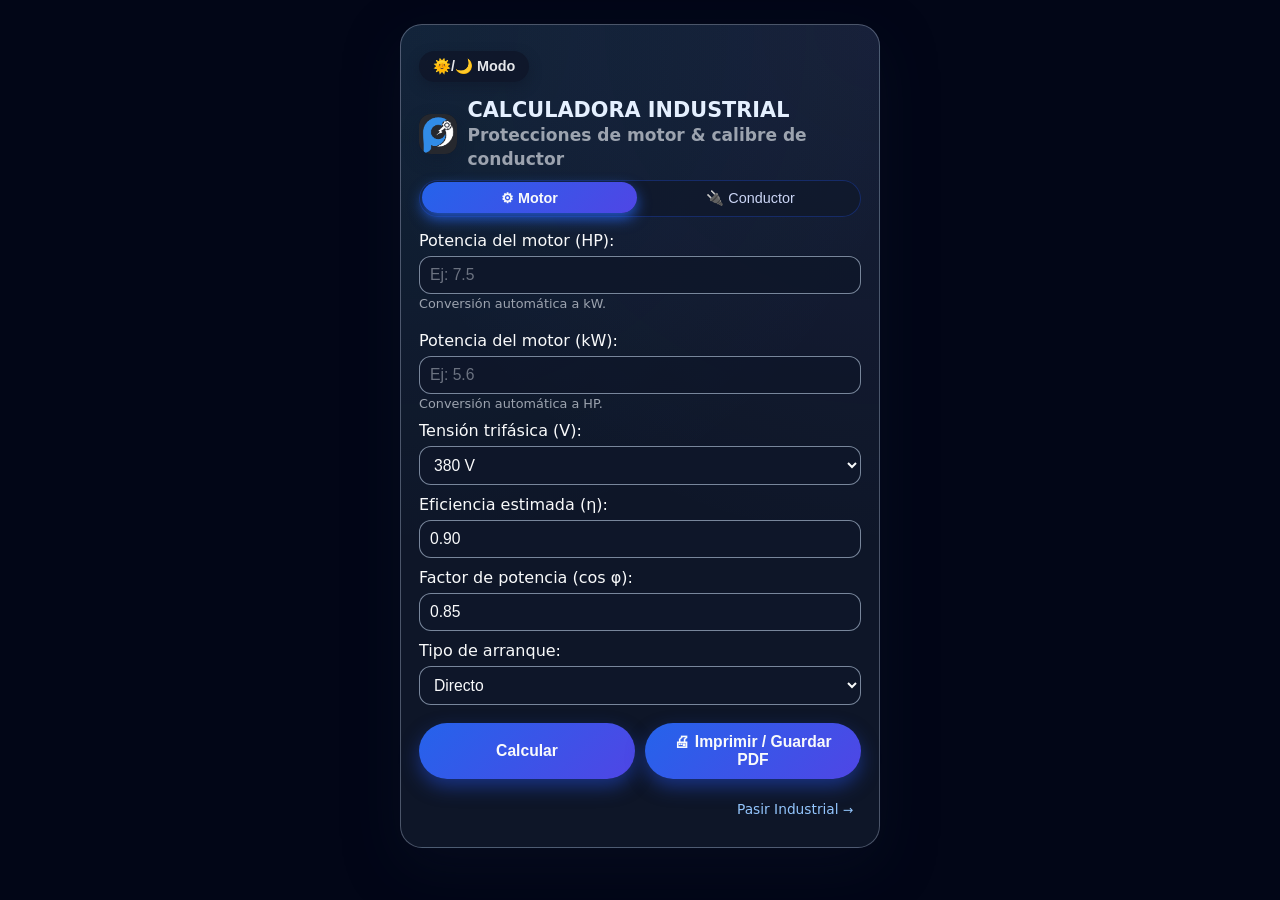
==== index.html @ a08e47f2 "Add files via upload" ====
<!DOCTYPE html>
<html lang="es">
<head>
  <meta charset="UTF-8">
  <title>Calculadora Industrial – Motor y Conductores</title>
  <meta name="viewport" content="width=device-width, initial-scale=1.0">
  <link rel="manifest" href="manifest.json">
  <script>
    // Registro del Service Worker
    if ('serviceWorker' in navigator) {
      navigator.serviceWorker.register('service-worker.js')
        .then(() => console.log('Service Worker registrado ✅'))
        .catch(error => console.log('Service Worker error:', error));
    }

    // Manejo de instalación PWA
    let deferredPrompt = null;

    window.addEventListener('beforeinstallprompt', (e) => {
      // Evita que el navegador muestre su banner automático
      e.preventDefault();
      deferredPrompt = e;

      // Mostrar botón solo si estamos en móvil
      const isMobile = /Android|iPhone|iPad|iPod/i.test(navigator.userAgent);
      const installBtn = document.getElementById('installBtn');
      if (isMobile && installBtn) {
        installBtn.style.display = 'inline-block';
      }
    });

    async function instalarApp() {
      if (!deferredPrompt) {
        alert("Si tu navegador lo permite, también puedes instalar desde el menú 'Añadir a pantalla de inicio'.");
        return;
      }

      deferredPrompt.prompt();
      const { outcome } = await deferredPrompt.userChoice;
      console.log('Resultado de instalación:', outcome);

      // Limpiamos y ocultamos el botón
      deferredPrompt = null;
      const installBtn = document.getElementById('installBtn');
      if (installBtn) installBtn.style.display = 'none';
    }
  </script>
  <style>
    * {
      box-sizing: border-box;
    }

    body {
      font-family: system-ui, -apple-system, BlinkMacSystemFont, "Segoe UI", sans-serif;
      margin: 0;
      padding: 0;
      transition: background-color 0.3s, color 0.3s;
    }

    /* 🌞 Modo Claro base */
    body.light {
      background: radial-gradient(circle at top, #e0f2fe 0, #f9fafb 45%, #e5e7eb 100%);
      color: #0f172a;
    }
    body.light table {
      background-color: #ffffff;
    }

    /* 🌙 Modo Oscuro base */
    body.dark {
      background-color: #020617;
      color: #f9fafb;
    }
    body.dark table {
      background-color: #111827;
    }

    /* CONTENEDOR TARJETA – estilo iOS */
    .contenedor {
      max-width: 480px;
      margin: 24px auto 32px auto;
      padding: 22px 18px 26px 18px;
      border-radius: 22px;
      border: 1px solid rgba(148, 163, 184, 0.45);
      box-shadow:
        0 18px 55px rgba(15, 23, 42, 0.35),
        0 0 0 1px rgba(15, 23, 42, 0.06);
      background: radial-gradient(circle at top left, rgba(56, 189, 248, 0.08), transparent 55%),
                  radial-gradient(circle at top right, rgba(129, 140, 248, 0.08), transparent 55%),
                  rgba(15, 23, 42, 0.96);
    }

    body.light .contenedor {
      background: #ffffff;
      box-shadow:
        0 22px 55px rgba(15, 23, 42, 0.16),
        0 0 0 1px rgba(148, 163, 184, 0.3);
      border-color: #e5e7eb;
    }

    /* HEADER */
    h2 {
      font-size: 1.3em;
      display: flex;
      align-items: center;
      gap: 10px;
      color: #e5f0ff;
      margin-top: 4px;
      margin-bottom: 10px;
    }
    body.light h2 {
      color: #1d4ed8;
    }

    h2 img {
      width: 40px;
      height: 40px;
      border-radius: 12px;
      box-shadow: 0 6px 16px rgba(15, 23, 42, 0.35);
      background: #0b1120;
      object-fit: contain;
    }

    .subtitulo {
      margin-top: 3px;
      font-size: 0.82em;
      color: #9ca3af;
    }
    body.light .subtitulo {
      color: #6b7280;
    }

    label, input, select {
      display: block;
      margin-top: 10px;
      width: 100%;
    }

    input, select, button {
      font-size: 0.98em;
    }

    .info-unidad {
      font-size: 0.8em;
      color: #9ca3af;
      margin-top: 2px;
    }
    body.light .info-unidad {
      color: #6b7280;
    }

    /* Inputs estilo iOS */
    input, select {
      margin-top: 6px;
      padding: 9px 10px;
      border-radius: 12px;
      border: 1px solid rgba(148, 163, 184, 0.8);
      background: rgba(15, 23, 42, 0.85);
      color: inherit;
      box-shadow: 0 0 0 1px rgba(15, 23, 42, 0.45);
    }

    body.light input,
    body.light select {
      background: #f9fafb;
      border-color: #cbd5f5;
      box-shadow: 0 0 0 1px rgba(148, 163, 184, 0.4);
    }

    input::placeholder {
      color: #6b7280;
    }

    input:focus,
    select:focus {
      outline: none;
      border-color: #22c55e;
      box-shadow: 0 0 0 2px rgba(34, 197, 94, 0.45);
    }

    /* Botones generales */
    .botones {
      margin-top: 18px;
      display: flex;
      flex-wrap: wrap;
      gap: 10px;
    }

    .botones button {
      flex: 1;
      min-width: 145px;
      border-radius: 999px;
      padding: 10px 14px;
      border: none;
      cursor: pointer;
      font-weight: 600;
      background: linear-gradient(135deg, #2563eb, #4f46e5);
      color: #f9fafb;
      box-shadow: 0 8px 18px rgba(30, 64, 175, 0.65);
      transition: transform 140ms ease-out, box-shadow 140ms ease-out, background 140ms ease-out;
    }

    .botones button:hover {
      transform: translateY(-1px);
      box-shadow: 0 12px 26px rgba(30, 64, 175, 0.8);
      background: linear-gradient(135deg, #1d4ed8, #4338ca);
    }

    .botones button:active {
      transform: translateY(0);
      box-shadow: 0 5px 12px rgba(30, 64, 175, 0.7);
    }

    /* Botones modo e instalar */
    .modo-btn {
      margin: 4px 0 12px 0;
      padding: 7px 14px;
      border-radius: 999px;
      border: none;
      cursor: pointer;
      font-weight: 600;
      font-size: 0.9em;
      background: rgba(15, 23, 42, 0.9);
      color: #e5e7eb;
      box-shadow: 0 5px 12px rgba(15, 23, 42, 0.55);
      display: inline-flex;
      align-items: center;
      gap: 6px;
      transition: transform 130ms ease-out, box-shadow 130ms ease-out, background 130ms ease-out;
    }

    .modo-btn:hover {
      transform: translateY(-1px);
      box-shadow: 0 8px 18px rgba(15, 23, 42, 0.75);
      background: #0f172a;
    }

    .modo-btn:active {
      transform: translateY(0);
      box-shadow: 0 4px 10px rgba(15, 23, 42, 0.7);
    }

    body.light .modo-btn {
      background: #f3f4f6;
      color: #111827;
      box-shadow: 0 4px 10px rgba(148, 163, 184, 0.5);
    }

    /* Botón instalar específico */
    #installBtn {
      margin-left: 8px;
      background: linear-gradient(135deg, #0ea5e9, #2563eb);
      color: #f9fafb;
      box-shadow: 0 7px 16px rgba(37, 99, 235, 0.7);
      display: none; /* visible sólo si el evento beforeinstallprompt lo habilita */
    }

    /* Botones de info dentro del resultado */
    .info-btn {
      margin-right: 8px;
      font-size: 0.85em;
      border: 1px solid rgba(148, 163, 184, 0.9);
      background-color: #020617;
      color: #e5e7eb;
      box-shadow: 0 4px 10px rgba(15, 23, 42, 0.7);
    }

    body.light .info-btn {
      background-color: #f3f4f6;
      color: #111827;
      border-color: #cbd5e1;
      box-shadow: 0 4px 9px rgba(148, 163, 184, 0.55);
    }

    .info-btn.activo-info {
      background: #22c55e;
      border-color: #16a34a;
      box-shadow: 0 0 0 2px rgba(34, 197, 94, 0.45), 0 6px 16px rgba(22, 163, 74, 0.7);
      transform: translateY(-1px);
    }

    .info-calculo {
      margin-top: 14px;
      font-size: 0.9em;
      line-height: 1.5;
    }
    .info-calculo ul {
      margin-top: 6px;
      padding-left: 20px;
    }

    /* Tabs / Secciones */
    .tabs {
      display: flex;
      gap: 6px;
      margin: 10px 0 14px 0;
      flex-wrap: wrap;
      padding: 3px;
      border-radius: 999px;
      background: rgba(15, 23, 42, 0.7);
      box-shadow: inset 0 0 0 1px rgba(30, 64, 175, 0.45);
    }

    body.light .tabs {
      background: #e5e7eb;
      box-shadow: inset 0 0 0 1px rgba(148, 163, 184, 0.8);
    }

    .tab-btn {
      flex: 1;
      min-width: 130px;
      padding: 7px 10px;
      border-radius: 999px;
      border: none;
      background: transparent;
      color: #cbd5f5;
      cursor: pointer;
      font-size: 0.9em;
      font-weight: 500;
      transition: background 140ms ease-out, color 140ms ease-out, transform 120ms ease-out;
    }

    body.light .tab-btn {
      color: #374151;
    }

    .tab-btn.activo {
      background: linear-gradient(135deg, #2563eb, #4f46e5);
      color: #f9fafb;
      box-shadow: 0 6px 14px rgba(37, 99, 235, 0.8);
      transform: translateY(-1px);
      font-weight: 600;
    }

    /* RESULTADOS */
    .resultado {
      margin-top: 20px;
      padding: 16px 14px 18px 14px;
      border-radius: 18px;
      border: 1px solid rgba(148, 163, 184, 0.7);
      background: radial-gradient(circle at top, rgba(15, 118, 110, 0.16), transparent 55%),
                  rgba(15, 23, 42, 0.96);
      display: none;
      box-shadow: 0 16px 38px rgba(15, 23, 42, 0.9);
      font-size: 0.95em;
    }

    body.light .resultado {
      background: #f9fafb;
      border-color: #bfdbfe;
      box-shadow: 0 16px 38px rgba(15, 23, 42, 0.12);
    }

    .etiqueta-itm {
      font-size: 0.8em;
      margin-top: 4px;
      color: #a5b4fc;
    }
    body.light .etiqueta-itm {
      color: #2563eb;
    }

    .proteccion {
      display: flex;
      align-items: center;
      margin-top: 12px;
      padding: 9px 8px;
      border-radius: 12px;
      background: rgba(15, 23, 42, 0.85);
      border: 1px solid rgba(30, 64, 175, 0.6);
    }

    body.light .proteccion {
      background: #eff6ff;
      border-color: #bfdbfe;
    }

    .proteccion img {
      width: 56px;
      margin-right: 12px;
      filter: drop-shadow(0 4px 10px rgba(15, 23, 42, 0.6));
    }

    .opcional {
      font-size: 0.8em;
      font-style: italic;
    }

    /* Tabla AWG */
    table {
      width: 100%;
      border-collapse: collapse;
      margin-top: 10px;
      font-size: 0.88em;
      border-radius: 12px;
      overflow: hidden;
    }
    th, td {
      border: 1px solid rgba(75, 85, 99, 0.8);
      padding: 6px 4px;
      text-align: center;
    }
    th {
      font-weight: 600;
      background: rgba(15, 23, 42, 0.9);
    }
    body.light th {
      background: #e5f0ff;
      color: #111827;
      border-color: #cbd5e1;
    }
    body.light td {
      border-color: #cbd5e1;
    }

    /* 🔰 Resaltado de sección recomendada en la lista */
    .recomendado {
      background-color: rgba(34, 197, 94, 0.13);
      border-radius: 4px;
      font-weight: bold;
      padding: 4px 6px;
      border-left: 4px solid #22c55e;
    }

    /* FOOTER – enlace elegante a tu página */
    .footer-app {
      margin-top: 18px;
      text-align: right;
      font-size: 0.86em;
    }

    .footer-app a {
      text-decoration: none;
      color: #93c5fd;
      font-weight: 500;
      display: inline-flex;
      align-items: center;
      gap: 4px;
      padding: 4px 8px;
      border-radius: 999px;
      transition: color 130ms ease-out, background 130ms ease-out, transform 120ms ease-out;
    }

    .footer-app a::after {
      content: "→";
      font-size: 0.9em;
      margin-top: 1px;
    }

    .footer-app a:hover {
      background: rgba(37, 99, 235, 0.16);
      transform: translateX(1px);
      color: #bfdbfe;
    }

    body.light .footer-app a {
      color: #2563eb;
    }

    body.light .footer-app a:hover {
      background: rgba(37, 99, 235, 0.08);
      color: #1d4ed8;
    }

    @media (max-width: 480px) {
      .contenedor {
        margin: 16px 10px 26px 10px;
        padding: 18px 14px 22px 14px;
      }

      h2 {
        font-size: 1.2em;
      }

      .botones button {
        font-size: 0.92em;
      }
    }
  </style>
</head>
<body class="dark">
  <div class="contenedor">
    <div>
      <button class="modo-btn" onclick="toggleModo()">🌞/🌙 Modo</button>
      <button class="modo-btn" id="installBtn" onclick="instalarApp()">📲 Instalar app</button>
    </div>

    <h2>
      <img src="imagenes/logo.png" alt="Logo">
      <span>
        CALCULADORA INDUSTRIAL<br>
        <span class="subtitulo">Protecciones de motor & calibre de conductor</span>
      </span>
    </h2>

    <!-- Tabs de secciones -->
    <div class="tabs">
      <button id="btnProtecciones" class="tab-btn activo" onclick="mostrarSeccion('protecciones')">
        ⚙ Motor
      </button>
      <button id="btnConductores" class="tab-btn" onclick="mostrarSeccion('conductores')">
        🔌 Conductor
      </button>
    </div>

    <!-- SECCIÓN 1: PROTECCIONES DE MOTOR -->
    <div id="seccionProtecciones">
      <label for="potenciaHp">Potencia del motor (HP):</label>
      <input type="number" id="potenciaHp" step="0.01" placeholder="Ej: 7.5" oninput="hpToKw()">
      <div class="info-unidad">Conversión automática a kW.</div>

      <label for="potenciaKw" style="margin-top:20px;">Potencia del motor (kW):</label>
      <input type="number" id="potenciaKw" step="0.01" placeholder="Ej: 5.6" oninput="kwToHp()">
      <div class="info-unidad">Conversión automática a HP.</div>

      <label for="voltaje">Tensión trifásica (V):</label>
      <select id="voltaje">
        <option value="220">220 V</option>
        <option value="380" selected>380 V</option>
        <option value="440">440 V</option>
      </select>

      <label for="eficiencia">Eficiencia estimada (η):</label>
      <input type="number" id="eficiencia" value="0.90" min="0.5" max="1" step="0.01">

      <label for="fp">Factor de potencia (cos φ):</label>
      <input type="number" id="fp" value="0.85" min="0.1" max="1" step="0.01">

      <label for="arranque">Tipo de arranque:</label>
      <select id="arranque">
        <option value="1">Directo</option>
        <option value="estrella">Estrella-triángulo</option>
        <option value="0.7">Arrancador suave</option>
        <option value="vfd">Variador de frecuencia (VFD)</option>
      </select>

      <div class="botones">
        <button onclick="calcularProtecciones()">Calcular</button>
        <button onclick="window.print()">🖨 Imprimir / Guardar PDF</button>
      </div>

      <div id="resultadoProtecciones" class="resultado" style="display:none;"></div>
    </div>

    <!-- SECCIÓN 2: CÁLCULO DE CONDUCTOR -->
    <div id="seccionConductores" style="display:none;">
      <label for="sistemaConductor">Sistema:</label>
      <select id="sistemaConductor">
        <option value="3f" selected>Trifásico</option>
        <option value="1f">Monofásico</option>
      </select>

      <label for="tipoCarga">Tipo de carga:</label>
      <select id="tipoCarga" onchange="actualizarFactorPorCarga()">
        <option value="motor" selected>Motor trifásico</option>
        <option value="iluminacion">Iluminación</option>
        <option value="tomas">Tomas / uso general</option>
        <option value="otro">Otra carga / personalizado</option>
      </select>
      <div class="info-unidad">
        Define el uso principal del circuito para sugerir el factor de diseño.
      </div>

      <label for="corrienteCond">Corriente nominal del circuito In (A):</label>
      <input type="number" id="corrienteCond" step="0.1" placeholder="Ej: 18.5">
      <div class="info-unidad">
        Ingresa la corriente nominal (por ejemplo, In del motor según placa o tabla).
      </div>

      <label for="factorDiseno">Factor de diseño (In × …):</label>
      <select id="factorDiseno">
        <option value="1.00">1.00 (sin margen adicional)</option>
        <option value="1.15">1.15 (tomas / uso general)</option>
        <option value="1.20">1.20 (margen típico de diseño)</option>
        <option value="1.25" selected>1.25 (motores – criterio tipo NEC 430.22)</option>
      </select>
      <div class="info-unidad">
        El valor puede ajustarse según normativa y criterios del diseñador.
      </div>

      <label for="voltajeCond" style="margin-top:15px;">Tensión de servicio (V):</label>
      <select id="voltajeCond">
        <option value="220">220 V</option>
        <option value="380" selected>380 V</option>
        <option value="440">440 V</option>
      </select>

      <label for="longitud">Longitud del circuito (ida) en metros:</label>
      <input type="number" id="longitud" step="1" placeholder="Ej: 35">

      <label for="material">Material del conductor:</label>
      <select id="material">
        <option value="cu" selected>Cobre</option>
        <option value="al">Aluminio</option>
      </select>

      <label for="caidaMax">Caída de tensión máxima permitida (%):</label>
      <input type="number" id="caidaMax" value="3" min="1" max="10" step="0.1">
      <div class="info-unidad">
        Referencia típica CNE/IEC: 3% para alimentadores de motor, 5% máximo total.
      </div>

      <div class="botones">
        <button onclick="calcularConductor()">Calcular conductor</button>
        <button onclick="window.print()">🖨 Imprimir / Guardar PDF</button>
      </div>

      <div id="resultadoConductor" class="resultado" style="display:none;"></div>
    </div>

    <!-- Footer con enlace elegante -->
    <div class="footer-app">
      <a href="https://pasir.anibalcopitan.com/#" target="_blank" rel="noopener noreferrer">
        Pasir Industrial
      </a>
    </div>

  </div>

  <script>
    const HP_TO_KW = 0.746;

    function toggleModo() {
      document.body.classList.toggle("dark");
      document.body.classList.toggle("light");
    }

    function mostrarSeccion(seccion) {
      const secProt = document.getElementById("seccionProtecciones");
      const secCond = document.getElementById("seccionConductores");

      const btnProt = document.getElementById("btnProtecciones");
      const btnCond = document.getElementById("btnConductores");

      secProt.style.display = "none";
      secCond.style.display = "none";
      btnProt.classList.remove("activo");
      btnCond.classList.remove("activo");

      if (seccion === "protecciones") {
        secProt.style.display = "block";
        btnProt.classList.add("activo");
      } else {
        secCond.style.display = "block";
        btnCond.classList.add("activo");
      }
    }

    /* ===== SECCIÓN PROTECCIONES ===== */

    function hpToKw() {
      const hp = parseFloat(document.getElementById("potenciaHp").value);
      if (!isNaN(hp)) {
        document.getElementById("potenciaKw").value = (hp * HP_TO_KW).toFixed(2);
      }
    }

    function kwToHp() {
      const kw = parseFloat(document.getElementById("potenciaKw").value);
      if (!isNaN(kw)) {
        document.getElementById("potenciaHp").value = (kw / HP_TO_KW).toFixed(2);
      }
    }

    function calcularProtecciones() {
      const potenciaKw = parseFloat(document.getElementById("potenciaKw").value);
      const voltaje = parseFloat(document.getElementById("voltaje").value);
      const eficiencia = parseFloat(document.getElementById("eficiencia").value);
      const fp = parseFloat(document.getElementById("fp").value);
      const arranque = document.getElementById("arranque").value;

      if (isNaN(potenciaKw) || isNaN(voltaje) || isNaN(eficiencia) || isNaN(fp)) {
        alert("Por favor, ingresa todos los valores correctamente.");
        return;
      }

      const In = (potenciaKw * 1000) / (Math.sqrt(3) * voltaje * fp * eficiencia);
      let intensidadOperacion = In;

      if (arranque === "0.7") intensidadOperacion *= 0.7;
      else if (arranque === "estrella") intensidadOperacion *= 0.58;

      const contactorMin = (intensidadOperacion * 1.15).toFixed(1);
      const contactorMax = (intensidadOperacion * 1.25).toFixed(1);
      const releMin = (intensidadOperacion * 1.05).toFixed(1);
      const releMax = (intensidadOperacion * 1.15).toFixed(1);
      const itmMin = Math.ceil(In * 1.25);
      const itmMax = Math.ceil(In * 1.5);
      const corrienteEstrella = (In * 0.33).toFixed(1);

      let resultadoHTML = `
        <strong>⚙ Resultados para motor de ${potenciaKw.toFixed(2)} kW (${(potenciaKw / HP_TO_KW).toFixed(2)} HP) a ${voltaje} V</strong><br>
        <strong>Corriente estimada (In):</strong> ${In.toFixed(2)} A
      `;

      if (arranque === "vfd") {
        resultadoHTML += `
          <div class="proteccion">
            <img src="imagenes/itm.png" alt="ITM">
            <div><strong>ITM:</strong> ${itmMin} A - ${itmMax} A
              <div class="etiqueta-itm">📘 Calculado al 125%-150% de In (IEC 60947-2 y criterio típico CNE Perú para motores).</div>
            </div>
          </div>
          <div class="proteccion">
            <img src="imagenes/diferencial.png" alt="Interruptor diferencial">
            <div><strong>Interruptor diferencial:</strong> Igual o superior a ${itmMin} A</div>
          </div>
          <div class="proteccion">
            <img src="imagenes/contactor.png" alt="Contactor">
            <div><strong>Contactor:</strong> ${contactorMin} A - ${contactorMax} A <span class="opcional">(opcional)</span>
              <div class="etiqueta-itm">📘 115%-125% de In para maniobra en AC-3 (basado en IEC 60947-4-1 y práctica industrial).</div>
            </div>
          </div>
        `;
      } else if (arranque === "estrella") {
        resultadoHTML += `
          <div class="proteccion">
            <img src="imagenes/itm.png" alt="ITM" />
            <div><strong>ITM:</strong> ${itmMin} A - ${itmMax} A
              <div class="etiqueta-itm">📘 Calculado al 125%-150% de In (IEC 60947-2 y criterio típico CNE Perú para motores).</div>
            </div>
          </div>
          <div class="proteccion">
            <img src="imagenes/contactor.png" alt="Contactor" />
            <div><strong>Contactor:</strong><br>
              Principal y Triángulo (Δ): ${contactorMin} A - ${contactorMax} A<br>
              Estrella (Y): ${(In * 0.33 * 1.15).toFixed(1)} A - ${(In * 0.33 * 1.25).toFixed(1)} A<br>
              <span class="etiqueta-itm">📘 En estrella la corriente ≈33% de In; factores 115%-125% sobre esa corriente (IEC 60947-4-1, AC-3).</span>
            </div>
          </div>
          <div class="proteccion">
            <img src="imagenes/rele.png" alt="Relé térmico" />
            <div><strong>Relé térmico:</strong> ${releMin} A - ${releMax} A
              <div class="etiqueta-itm">📘 Ajuste entre 105%-115% de In para proteger al motor sin disparos molestos (criterio típico de relé térmico).</div>
            </div>
          </div>
        `;
      } else {
        resultadoHTML += `
          <div class="proteccion">
            <img src="imagenes/itm.png" alt="ITM" />
            <div><strong>ITM:</strong> ${itmMin} A - ${itmMax} A
              <div class="etiqueta-itm">📘 Calculado al 125%-150% de In (IEC 60947-2 y criterio típico CNE Perú para motores).</div>
            </div>
          </div>
          <div class="proteccion">
            <img src="imagenes/contactor.png" alt="Contactor" />
            <div><strong>Contactor:</strong> ${contactorMin} A - ${contactorMax} A
              <div class="etiqueta-itm">📘 115%-125% de la corriente de servicio para maniobra en AC-3 (IEC 60947-4-1, práctica industrial).</div>
            </div>
          </div>
          <div class="proteccion">
            <img src="imagenes/rele.png" alt="Relé térmico" />
            <div><strong>Relé térmico:</strong> ${releMin} A - ${releMax} A
              <div class="etiqueta-itm">📘 Ajustado cerca de In (105%-115%) para proteger el motor frente a sobrecargas prolongadas.</div>
            </div>
          </div>
        `;
      }

      resultadoHTML += `
        <div class="proteccion">
          <img src="imagenes/motor.png" alt="Motor" />
          <div><strong>Motor:</strong> ${potenciaKw.toFixed(2)} kW (${(potenciaKw / HP_TO_KW).toFixed(2)} HP), In: ${In.toFixed(2)} A</div>
        </div>

        <hr>
        <button type="button" class="modo-btn info-btn" onclick="togglePanelProtecciones()" id="btnInfoProtecciones">
          📘 ¿De dónde salen estos valores?
        </button>
        <div id="infoCalculoProtecciones" class="info-calculo" style="display:none;">
          <strong>1. Corriente nominal del motor (In)</strong><br>
          In = P(kW) × 1000 / (√3 · V · η · cos φ)<br><br>

          <strong>2. Criterio para el ITM</strong><br>
          • 125%-150% de In (IEC 60947-2 y criterios típicos CNE motores).<br><br>

          <strong>3. Criterio para el contactor</strong><br>
          • 115%-125% de la corriente de servicio (IEC 60947-4-1, AC-3).<br><br>

          <strong>4. Criterio para el relé térmico</strong><br>
          • 105%-115% de In para sobrecarga prolongada sin disparos molestos.<br><br>

          <em>Nota:</em> Valores orientativos; verificar siempre con hojas técnicas y normas locales vigentes.
        </div>
      `;

      document.getElementById("resultadoProtecciones").innerHTML = resultadoHTML;
      document.getElementById("resultadoProtecciones").style.display = "block";
    }

    function togglePanelProtecciones() {
      const info = document.getElementById("infoCalculoProtecciones");
      const btn = document.getElementById("btnInfoProtecciones");
      if (!info || !btn) return;

      if (info.style.display === "block") {
        info.style.display = "none";
        btn.classList.remove("activo-info");
      } else {
        info.style.display = "block";
        btn.classList.add("activo-info");
      }
    }

    /* ===== SECCIÓN CONDUCTORES ===== */

    // Resistividad aproximada en Ω·mm²/m
    const RHO_CU = 0.018;  // Cobre
    const RHO_AL = 0.029;  // Aluminio

    // Secciones comerciales en mm² (IEC/CNE) y ampacidad aproximada Cu
    const seccionesMM = [1.5, 2.5, 4, 6, 10, 16, 25, 35, 50, 70];
    const ampacidadCuMM = {
      1.5: 15,
      2.5: 21,
      4: 28,
      6: 36,
      10: 50,
      16: 68,
      25: 89,
      35: 110,
      50: 140,
      70: 175
    };

    // AWG comerciales y su área aproximada en mm²
    const awgTable = [
      { awg: "14",  mm2: 2.08 },
      { awg: "12",  mm2: 3.31 },
      { awg: "10",  mm2: 5.26 },
      { awg: "8",   mm2: 8.37 },
      { awg: "6",   mm2: 13.30 },
      { awg: "4",   mm2: 21.10 },
      { awg: "3",   mm2: 26.70 },
      { awg: "2",   mm2: 33.60 },
      { awg: "1",   mm2: 42.40 },
      { awg: "1/0", mm2: 53.50 },
      { awg: "2/0", mm2: 67.40 },
      { awg: "3/0", mm2: 85.00 },
      { awg: "4/0", mm2: 107.00 }
    ];

    function findAWGforMm2(mm2) {
      let mejor = null;
      let mejorDiff = Infinity;
      for (const item of awgTable) {
        const diff = Math.abs(item.mm2 - mm2);
        if (diff < mejorDiff) {
          mejorDiff = diff;
          mejor = item;
        }
      }
      return mejor ? mejor.awg : "—";
    }

    function actualizarFactorPorCarga() {
      const tipo = document.getElementById("tipoCarga").value;
      const factorSelect = document.getElementById("factorDiseno");
      if (!factorSelect) return;

      if (tipo === "motor") {
        factorSelect.value = "1.25";     // Motores – criterio tipo NEC 430.22
      } else if (tipo === "iluminacion") {
        factorSelect.value = "1.00";     // Iluminación usual sin sobrecarga
      } else if (tipo === "tomas") {
        factorSelect.value = "1.15";     // Tomas / uso general
      } else {
        factorSelect.value = "1.20";     // Valor intermedio típico
      }
    }

    function mostrarPanelConductor(panel) {
      const infoCalc = document.getElementById("infoConductor");
      const infoAWG = document.getElementById("infoEquivalenciaAWG");
      const btnCalc = document.getElementById("btnInfoConductor");
      const btnAWG = document.getElementById("btnEquivAWG");
      if (!infoCalc || !infoAWG || !btnCalc || !btnAWG) return;

      if (panel === "calculo") {
        if (infoCalc.style.display === "block") {
          infoCalc.style.display = "none";
          btnCalc.classList.remove("activo-info");
        } else {
          infoCalc.style.display = "block";
          infoAWG.style.display = "none";
          btnCalc.classList.add("activo-info");
          btnAWG.classList.remove("activo-info");
        }
      } else if (panel === "awg") {
        if (infoAWG.style.display === "block") {
          infoAWG.style.display = "none";
          btnAWG.classList.remove("activo-info");
        } else {
          infoAWG.style.display = "block";
          infoCalc.style.display = "none";
          btnAWG.classList.add("activo-info");
          btnCalc.classList.remove("activo-info");
        }
      }
    }

    function calcularConductor() {
      const sistema = document.getElementById("sistemaConductor").value; // 1f o 3f
      const tipoCarga = document.getElementById("tipoCarga").value;
      const In = parseFloat(document.getElementById("corrienteCond").value); // corriente nominal ingresada
      const factor = parseFloat(document.getElementById("factorDiseno").value);
      const voltaje = parseFloat(document.getElementById("voltajeCond").value);
      const longitud = parseFloat(document.getElementById("longitud").value);
      const material = document.getElementById("material").value;
      const caidaMax = parseFloat(document.getElementById("caidaMax").value);

      if (isNaN(In) || isNaN(voltaje) || isNaN(longitud) || isNaN(caidaMax) || isNaN(factor)) {
        alert("Por favor, ingresa corriente, factor, tensión, longitud y % de caída de tensión.");
        return;
      }

      const Id = In * factor; // Corriente de diseño para el cable
      const rho = (material === "cu") ? RHO_CU : RHO_AL;
      const resultadoDiv = document.getElementById("resultadoConductor");

      let seccionSeleccionadaMM = null;
      let caidaSeleccionada = null;

      const detalles = [];

      for (let s of seccionesMM) {
        let dV;
        if (sistema === "3f") {
          dV = Math.sqrt(3) * Id * rho * longitud / s;
        } else {
          dV = 2 * Id * rho * longitud / s;
        }
        const dVporc = dV / voltaje * 100;

        let Imax;
        if (material === "cu") {
          Imax = ampacidadCuMM[s];
        } else {
          Imax = ampacidadCuMM[s] ? ampacidadCuMM[s] * 0.8 : null;
        }

        detalles.push({ s, dVporc, Imax });

        if (Imax && Id <= Imax && dVporc <= caidaMax && seccionSeleccionadaMM === null) {
          seccionSeleccionadaMM = s;
          caidaSeleccionada = dVporc;
        }
      }

      if (seccionSeleccionadaMM === null) {
        seccionSeleccionadaMM = seccionesMM[seccionesMM.length - 1];

        const det = detalles.find(d => d.s === seccionSeleccionadaMM);
        if (det) {
          caidaSeleccionada = det.dVporc;
        } else {
          let dVfinal;
          if (sistema === "3f") {
            dVfinal = Math.sqrt(3) * Id * rho * longitud / seccionSeleccionadaMM;
          } else {
            dVfinal = 2 * Id * rho * longitud / seccionSeleccionadaMM;
          }
          caidaSeleccionada = dVfinal / voltaje * 100;
        }
      }

      const awgEquiv = findAWGforMm2(seccionSeleccionadaMM);
      const textoMaterial = (material === "cu") ? "Cobre" : "Aluminio";
      const textoSistema = (sistema === "3f") ? "Trifásico" : "Monofásico";

      let textoCarga = "";
      if (tipoCarga === "motor") textoCarga = "Motor trifásico";
      else if (tipoCarga === "iluminacion") textoCarga = "Iluminación";
      else if (tipoCarga === "tomas") textoCarga = "Tomas / uso general";
      else textoCarga = "Otra carga / personalizado";

      const detalleCalculosHtml = detalles.map(det => {
        const clase = det.s === seccionSeleccionadaMM ? ' class="recomendado"' : '';
        return `<li${clase}>${det.s} mm² → caída ≈ ${det.dVporc.toFixed(2)}% | Imax ≈ ${det.Imax ? det.Imax.toFixed(1) : "n/d"} A</li>`;
      }).join("");

      let html = `
        <strong>🔌 Cálculo de calibre de conductor</strong><br>
        <strong>Sistema:</strong> ${textoSistema} &nbsp; | &nbsp;
        <strong>Tensión:</strong> ${voltaje} V<br>
        <strong>Tipo de carga:</strong> ${textoCarga}<br>
        <strong>Corriente nominal ingresada (In):</strong> ${In.toFixed(2)} A<br>
        <strong>Factor de diseño aplicado:</strong> In × ${factor.toFixed(2)}<br>
        <strong>Corriente de diseño del cable (Id):</strong> ${Id.toFixed(2)} A<br>
        <strong>Longitud del circuito (ida):</strong> ${longitud.toFixed(1)} m<br>
        <strong>Material:</strong> ${textoMaterial}<br>
        <strong>Caída de tensión máxima permitida:</strong> ${caidaMax.toFixed(2)} %<br><br>

        <strong>✅ Sección recomendada:</strong> ${seccionSeleccionadaMM} mm² (${textoMaterial})<br>
        <strong>Equivalente comercial aproximado en AWG:</strong> ${awgEquiv} AWG<br>
        <strong>Caída de tensión estimada con esta sección (usando Id):</strong> ${caidaSeleccionada.toFixed(2)} %<br><br>

        <em>La selección se hace buscando la primera sección comercial que cumple con la corriente de diseño Id (In × factor):</em><br>
        • Id ≤ Imax (capacidad de corriente aproximada según tablas típicas IEC/CNE).<br>
        • Caída de tensión ≤ ${caidaMax.toFixed(2)} %. <br><br>

        <strong>Detalle de evaluación por sección (mm²):</strong>
        <ul>${detalleCalculosHtml}</ul>

        <hr>
        <button type="button" class="modo-btn info-btn" id="btnInfoConductor" onclick="mostrarPanelConductor('calculo')">
          📘 ¿De dónde sale este cálculo?
        </button>
        <button type="button" class="modo-btn info-btn" id="btnEquivAWG" onclick="mostrarPanelConductor('awg')">
          🔁 Equivalencia en AWG
        </button>

        <div id="infoConductor" class="info-calculo" style="display:none;">
          <strong>1. Corriente nominal vs. corriente de diseño</strong><br>
          • In: corriente nominal del circuito (por ejemplo, motor).<br>
          • Id: In × factor de diseño (1.00, 1.15, 1.20, 1.25, etc.).<br>
          • Para motores, un criterio típico es usar 1.25 (125% de In, similar al criterio NEC 430.22).<br><br>

          <strong>2. Fórmula de caída de tensión (ΔV) usando Id</strong><br>
          <u>Trifásico:</u> ΔV ≈ √3 · Id · ρ · L / S<br>
          <u>Monofásico:</u> ΔV ≈ 2 · Id · ρ · L / S<br><br>

          Donde:<br>
          • Id: corriente de diseño del cable (A).<br>
          • ρ: resistividad del material (Ω·mm²/m). Cobre ≈ 0.018, Aluminio ≈ 0.029.<br>
          • L: longitud del circuito (m). En monofásico se considera ida y retorno (por eso el 2).<br>
          • S: sección del conductor (mm²).<br>
          • ΔV% = (ΔV / V) × 100.<br><br>

          <strong>3. Criterio de selección</strong><br>
          • Se recorre una lista de secciones comerciales (1.5, 2.5, 4, 6, 10, 16, 25, 35, 50, 70 mm²).<br>
          • Para cada sección se calcula la caída de tensión usando Id (In × factor de diseño).<br>
          • Se exige que Id ≤ Imax (tabla aproximada) y que la caída de tensión ≤ % máximo que ingresaste.<br><br>

          <strong>4. Normativa de referencia</strong><br>
          • Criterios basados en IEC y CNE (caída de tensión recomendada 3% para alimentadores de motor y 5% máximo total).<br>
          • Para motores, muchos diseños adoptan 125% de la corriente de motor, similar al criterio NEC 430.22.<br><br>

          <em>Importante:</em> Verifica siempre con las tablas oficiales del fabricante, factores de temperatura, agrupamiento y la norma vigente antes de definir el cable en un proyecto real.
        </div>

        <div id="infoEquivalenciaAWG" class="info-calculo" style="display:none;">
          <strong>Equivalencias aproximadas AWG ↔ mm²</strong><br>
          <p style="font-size:0.85em;">
            Tabla de calibres comerciales AWG (americano) y su área aproximada en mm².
            Útil para comparar con cables importados o documentación en AWG.
          </p>
          <table>
            <thead>
              <tr>
                <th>AWG</th>
                <th>mm² aprox.</th>
              </tr>
            </thead>
            <tbody>
              ${awgTable.map(item => `
                <tr>
                  <td>${item.awg}</td>
                  <td>${item.mm2.toFixed(2)}</td>
                </tr>
              `).join("")}
            </tbody>
          </table>
          <p style="font-size:0.8em; margin-top:8px;">
            El calibre recomendado para este cálculo fue: <strong>${seccionSeleccionadaMM} mm² ≈ ${awgEquiv} AWG</strong> (equivalencia aproximada).<br>
            Para diseño definitivo, revisa siempre las tablas del fabricante y la norma aplicable (NEC, IEC, CNE, etc.).
          </p>
        </div>
      `;

      resultadoDiv.innerHTML = html;
      resultadoDiv.style.display = "block";
    }

    // Ajustar factor cuando carga la página (motor por defecto)
    window.addEventListener("load", actualizarFactorPorCarga);
  </script>
</body>
</html>
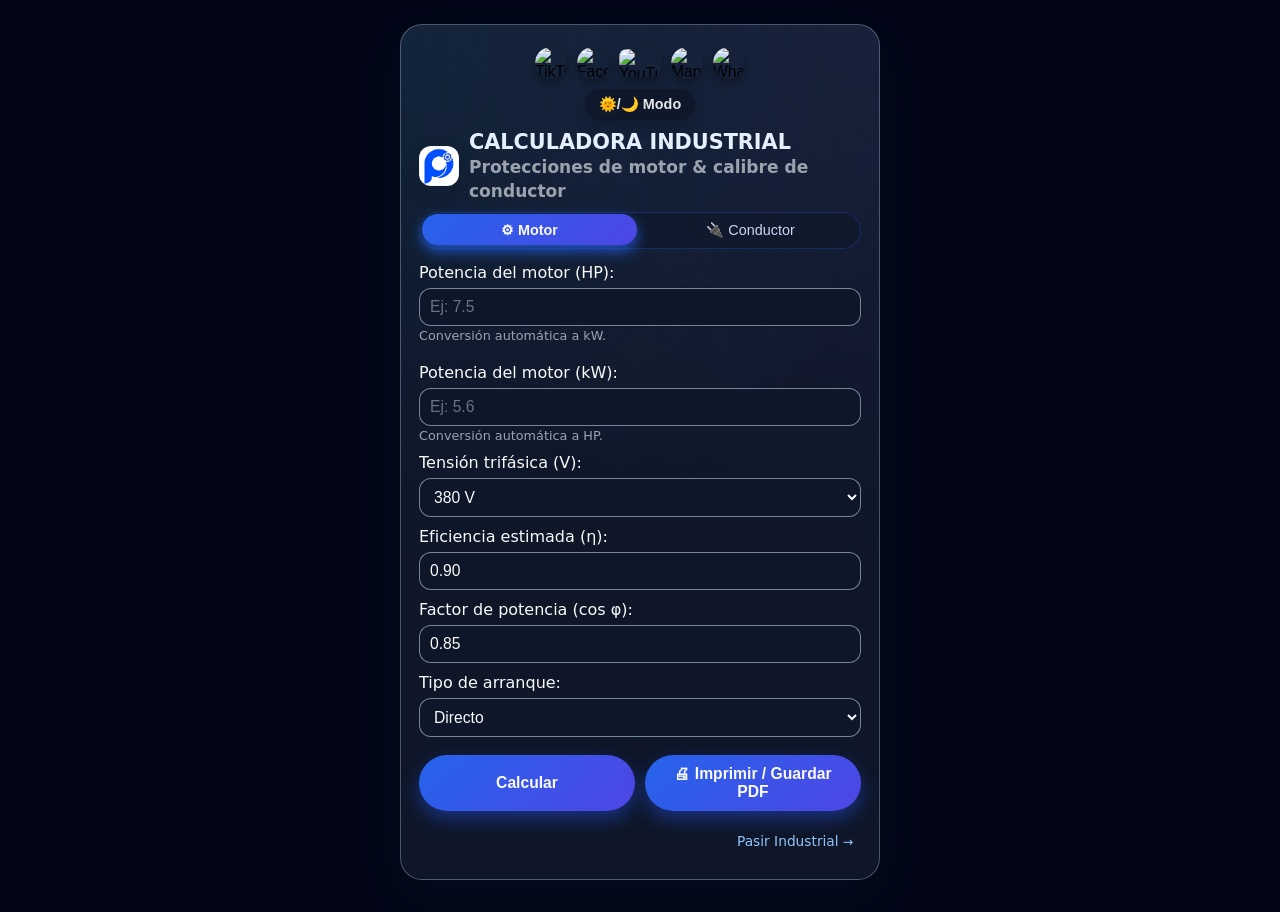
==== commit 795f11df: "Add files via upload" ====
--- a/index.html
+++ b/index.html
@@ -98,6 +98,66 @@
       border-color: #e5e7eb;
     }
 
+    /* ⭐ BARRA SUPERIOR CON ICONOS CENTRADOS */
+    .top-bar {
+      display: flex;
+      flex-direction: column;
+      align-items: center;
+      justify-content: flex-start;
+      gap: 6px;
+      margin-bottom: 10px;
+    }
+
+    .top-social-links {
+      display: flex;
+      align-items: center;
+      justify-content: center;
+      gap: 10px;
+      flex-wrap: wrap;
+    }
+
+    .top-actions {
+      display: flex;
+      justify-content: center;
+      align-items: center;
+      gap: 6px;
+      margin-top: 4px;
+    }
+
+    .top-icon-btn {
+      background: transparent;
+      border: none;
+      padding: 0;
+      margin: 0;
+      display: inline-flex;
+      align-items: center;
+      justify-content: center;
+      cursor: pointer;
+    }
+
+    .top-icon-img {
+      width: 32px;
+      height: 32px;
+      border-radius: 999px;
+      object-fit: cover;
+      box-shadow: 0 4px 10px rgba(0,0,0,0.35);
+      transition: transform 120ms ease-out, box-shadow 120ms ease-out, filter 120ms ease-out;
+    }
+
+    /* YouTube un poco más angosto */
+    .icon-youtube-img {
+      width: 42px;
+      height: 28px;
+      border-radius: 8px;
+      object-fit: cover;
+    }
+
+    .top-icon-btn:hover .top-icon-img {
+      transform: translateY(-2px);
+      box-shadow: 0 8px 20px rgba(0,0,0,0.5);
+      filter: brightness(1.07);
+    }
+
     /* HEADER */
     h2 {
       font-size: 1.3em;
@@ -213,7 +273,6 @@
 
     /* Botones modo e instalar */
     .modo-btn {
-      margin: 4px 0 12px 0;
       padding: 7px 14px;
       border-radius: 999px;
       border: none;
@@ -248,7 +307,6 @@
 
     /* Botón instalar específico */
     #installBtn {
-      margin-left: 8px;
       background: linear-gradient(135deg, #0ea5e9, #2563eb);
       color: #f9fafb;
       box-shadow: 0 7px 16px rgba(37, 99, 235, 0.7);
@@ -480,9 +538,40 @@
 </head>
 <body class="dark">
   <div class="contenedor">
-    <div>
-      <button class="modo-btn" onclick="toggleModo()">🌞/🌙 Modo</button>
-      <button class="modo-btn" id="installBtn" onclick="instalarApp()">📲 Instalar app</button>
+
+    <!-- 🔝 Barra superior con iconos y botones -->
+    <div class="top-bar">
+      <div class="top-social-links">
+        <button class="top-icon-btn"
+                onclick="window.open('https://www.tiktok.com/@mecatronica.industrial?_r=1&_t=ZS-91QgIcgp3g1', '_blank')">
+          <img src="imagenes/tiktok.png" alt="TikTok" class="top-icon-img">
+        </button>
+
+        <button class="top-icon-btn"
+                onclick="window.open('https://www.facebook.com/share/17jbzqJP4N/', '_blank')">
+          <img src="imagenes/facebook.png" alt="Facebook" class="top-icon-img">
+        </button>
+
+        <button class="top-icon-btn"
+                onclick="window.open('https://www.youtube.com/@pasir_indrustrial', '_blank')">
+          <img src="imagenes/youtube.png" alt="YouTube" class="top-icon-img icon-youtube-img">
+        </button>
+
+        <button class="top-icon-btn"
+                onclick="window.open('https://pasir.anibalcopitan.com/#', '_blank')">
+          <img src="imagenes/manuales.png" alt="Manuales y cursos" class="top-icon-img">
+        </button>
+
+        <button class="top-icon-btn"
+                onclick="window.open('https://wa.link/ykpmx5', '_blank')">
+          <img src="imagenes/whatsapp.png" alt="WhatsApp" class="top-icon-img">
+        </button>
+      </div>
+
+      <div class="top-actions">
+        <button class="modo-btn" onclick="toggleModo()">🌞/🌙 Modo</button>
+        <button class="modo-btn" id="installBtn" onclick="instalarApp()">📲 Instalar app</button>
+      </div>
     </div>
 
     <h2>
@@ -686,7 +775,6 @@
       const releMax = (intensidadOperacion * 1.15).toFixed(1);
       const itmMin = Math.ceil(In * 1.25);
       const itmMax = Math.ceil(In * 1.5);
-      const corrienteEstrella = (In * 0.33).toFixed(1);
 
       let resultadoHTML = `
         <strong>⚙ Resultados para motor de ${potenciaKw.toFixed(2)} kW (${(potenciaKw / HP_TO_KW).toFixed(2)} HP) a ${voltaje} V</strong><br>
@@ -1064,7 +1152,7 @@
           </table>
           <p style="font-size:0.8em; margin-top:8px;">
             El calibre recomendado para este cálculo fue: <strong>${seccionSeleccionadaMM} mm² ≈ ${awgEquiv} AWG</strong> (equivalencia aproximada).<br>
-            Para diseño definitivo, revisa siempre las tablas del fabricante y la norma aplicable (NEC, IEC, CNE, etc.).
+            Para diseño definitiva, revisa siempre las tablas del fabricante y la norma aplicable (NEC, IEC, CNE, etc.).
           </p>
         </div>
       `;
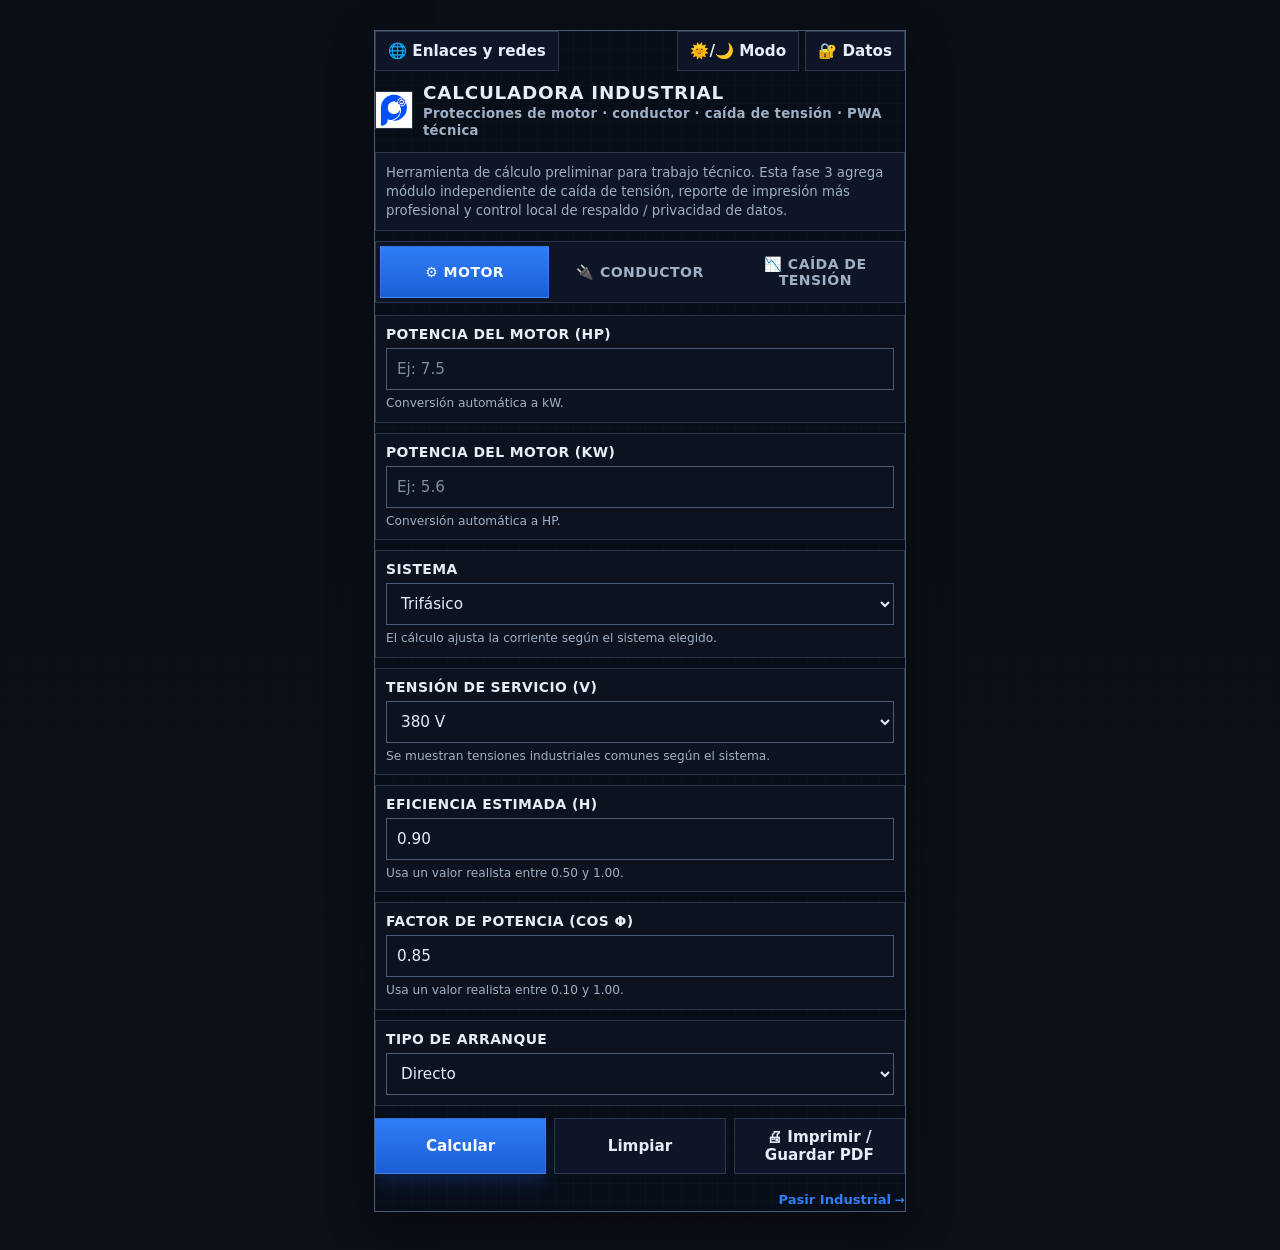
==== commit b6e77978: "Update index.html" ====
--- a/index.html
+++ b/index.html
@@ -6,26 +6,21 @@
   <meta name="viewport" content="width=device-width, initial-scale=1.0">
   <link rel="manifest" href="manifest.json">
   <script>
-    // Registro del Service Worker
     if ('serviceWorker' in navigator) {
       navigator.serviceWorker.register('service-worker.js')
         .then(() => console.log('Service Worker registrado ✅'))
         .catch(error => console.log('Service Worker error:', error));
     }
 
-    // Manejo de instalación PWA
     let deferredPrompt = null;
 
     window.addEventListener('beforeinstallprompt', (e) => {
-      // Evita que el navegador muestre su banner automático
       e.preventDefault();
       deferredPrompt = e;
-
-      // Mostrar botón solo si estamos en móvil
       const isMobile = /Android|iPhone|iPad|iPod/i.test(navigator.userAgent);
       const installBtn = document.getElementById('installBtn');
-      if (isMobile && installBtn) {
-        installBtn.style.display = 'inline-block';
+      if (isMobile && installBtn && !window.matchMedia('(display-mode: standalone)').matches) {
+        installBtn.style.display = 'inline-flex';
       }
     });
 
@@ -34,94 +29,134 @@
         alert("Si tu navegador lo permite, también puedes instalar desde el menú 'Añadir a pantalla de inicio'.");
         return;
       }
-
       deferredPrompt.prompt();
       const { outcome } = await deferredPrompt.userChoice;
       console.log('Resultado de instalación:', outcome);
-
-      // Limpiamos y ocultamos el botón
       deferredPrompt = null;
       const installBtn = document.getElementById('installBtn');
       if (installBtn) installBtn.style.display = 'none';
     }
   </script>
   <style>
-    * {
-      box-sizing: border-box;
-    }
+    :root {
+      --bg-main: #06090f;
+      --bg-panel: rgba(8, 14, 24, 0.96);
+      --bg-panel-soft: rgba(15, 23, 42, 0.85);
+      --bg-card: rgba(12, 19, 31, 0.92);
+      --bg-input: #0b1220;
+      --text-main: #e5edf7;
+      --text-soft: #9fb0c5;
+      --line: rgba(117, 137, 166, 0.30);
+      --line-strong: rgba(130, 154, 190, 0.55);
+      --accent: #2f7df6;
+      --accent-2: #1c5ed6;
+      --success: #22c55e;
+      --danger: #ef4444;
+      --warning: #f59e0b;
+      --shadow: 0 18px 40px rgba(0, 0, 0, 0.42);
+    }
+
+    * { box-sizing: border-box; }
 
     body {
       font-family: system-ui, -apple-system, BlinkMacSystemFont, "Segoe UI", sans-serif;
       margin: 0;
       padding: 0;
-      transition: background-color 0.3s, color 0.3s;
-    }
-
-    /* 🌞 Modo Claro base */
+      color: var(--text-main);
+      background:
+        linear-gradient(180deg, rgba(5, 10, 18, 0.98), rgba(7, 11, 19, 0.98)),
+        linear-gradient(rgba(71, 85, 105, 0.12) 1px, transparent 1px),
+        linear-gradient(90deg, rgba(71, 85, 105, 0.12) 1px, transparent 1px);
+      background-size: auto, 24px 24px, 24px 24px;
+      transition: background-color 0.25s ease, color 0.25s ease;
+    }
+
     body.light {
-      background: radial-gradient(circle at top, #e0f2fe 0, #f9fafb 45%, #e5e7eb 100%);
-      color: #0f172a;
-    }
-    body.light table {
-      background-color: #ffffff;
-    }
-
-    /* 🌙 Modo Oscuro base */
-    body.dark {
-      background-color: #020617;
-      color: #f9fafb;
-    }
-    body.dark table {
-      background-color: #111827;
-    }
-
-    /* CONTENEDOR TARJETA – estilo iOS */
+      --bg-main: #edf2f7;
+      --bg-panel: rgba(255, 255, 255, 0.96);
+      --bg-panel-soft: rgba(241, 245, 249, 0.96);
+      --bg-card: #f8fafc;
+      --bg-input: #ffffff;
+      --text-main: #0f172a;
+      --text-soft: #5b6b80;
+      --line: rgba(100, 116, 139, 0.18);
+      --line-strong: rgba(100, 116, 139, 0.34);
+      --accent: #2563eb;
+      --accent-2: #1d4ed8;
+      --shadow: 0 14px 32px rgba(15, 23, 42, 0.10);
+      background:
+        linear-gradient(180deg, rgba(240, 244, 248, 0.98), rgba(228, 234, 241, 0.98)),
+        linear-gradient(rgba(148, 163, 184, 0.18) 1px, transparent 1px),
+        linear-gradient(90deg, rgba(148, 163, 184, 0.18) 1px, transparent 1px);
+      background-size: auto, 24px 24px, 24px 24px;
+    }
+
     .contenedor {
-      max-width: 480px;
-      margin: 24px auto 32px auto;
-      padding: 22px 18px 26px 18px;
-      border-radius: 22px;
-      border: 1px solid rgba(148, 163, 184, 0.45);
-      box-shadow:
-        0 18px 55px rgba(15, 23, 42, 0.35),
-        0 0 0 1px rgba(15, 23, 42, 0.06);
-      background: radial-gradient(circle at top left, rgba(56, 189, 248, 0.08), transparent 55%),
-                  radial-gradient(circle at top right, rgba(129, 140, 248, 0.08), transparent 55%),
-                  rgba(15, 23, 42, 0.96);
-    }
-
-    body.light .contenedor {
-      background: #ffffff;
-      box-shadow:
-        0 22px 55px rgba(15, 23, 42, 0.16),
-        0 0 0 1px rgba(148, 163, 184, 0.3);
-      border-color: #e5e7eb;
-    }
-
-    /* ⭐ BARRA SUPERIOR CON ICONOS CENTRADOS */
+      max-width: 560px;
+      margin: 16px auto 24px auto;
+      padding: 14px;
+    }
+
+    .app-shell {
+      border: 1px solid var(--line-strong);
+      background: var(--bg-panel);
+      box-shadow: var(--shadow);
+      position: relative;
+      overflow: hidden;
+    }
+
+    .app-shell::before {
+      content: "";
+      position: absolute;
+      inset: 0;
+      pointer-events: none;
+      background:
+        linear-gradient(rgba(148, 163, 184, 0.04) 1px, transparent 1px),
+        linear-gradient(90deg, rgba(148, 163, 184, 0.04) 1px, transparent 1px);
+      background-size: 18px 18px;
+      opacity: 0.7;
+    }
+
+    .app-shell > * {
+      position: relative;
+      z-index: 1;
+    }
+
     .top-bar {
       display: flex;
+      justify-content: space-between;
+      align-items: flex-start;
+      gap: 10px;
+      margin-bottom: 10px;
+    }
+
+    .social-panel {
+      display: flex;
       flex-direction: column;
+      gap: 6px;
+      align-items: flex-start;
+    }
+
+    .top-social-links {
+      display: none;
       align-items: center;
-      justify-content: flex-start;
-      gap: 6px;
-      margin-bottom: 10px;
-    }
-
-    .top-social-links {
+      gap: 8px;
+      flex-wrap: wrap;
+      padding: 8px;
+      border: 1px solid var(--line);
+      background: var(--bg-panel-soft);
+    }
+
+    .top-social-links.visible {
       display: flex;
-      align-items: center;
-      justify-content: center;
-      gap: 10px;
-      flex-wrap: wrap;
     }
 
     .top-actions {
       display: flex;
-      justify-content: center;
+      justify-content: flex-end;
       align-items: center;
       gap: 6px;
-      margin-top: 4px;
+      flex-wrap: wrap;
     }
 
     .top-icon-btn {
@@ -136,367 +171,535 @@
     }
 
     .top-icon-img {
-      width: 32px;
-      height: 32px;
-      border-radius: 999px;
+      width: 28px;
+      height: 28px;
       object-fit: cover;
-      box-shadow: 0 4px 10px rgba(0,0,0,0.35);
+      border: 1px solid var(--line);
+      background: #fff;
       transition: transform 120ms ease-out, box-shadow 120ms ease-out, filter 120ms ease-out;
     }
 
-    /* YouTube un poco más angosto */
     .icon-youtube-img {
-      width: 42px;
-      height: 28px;
-      border-radius: 8px;
-      object-fit: cover;
+      width: 38px;
+      height: 24px;
     }
 
     .top-icon-btn:hover .top-icon-img {
-      transform: translateY(-2px);
-      box-shadow: 0 8px 20px rgba(0,0,0,0.5);
-      filter: brightness(1.07);
-    }
-
-    /* HEADER */
+      transform: translateY(-1px);
+      box-shadow: 0 6px 14px rgba(0,0,0,0.25);
+      filter: brightness(1.05);
+    }
+
     h2 {
-      font-size: 1.3em;
+      font-size: 1.15em;
+      line-height: 1.25;
       display: flex;
       align-items: center;
       gap: 10px;
-      color: #e5f0ff;
-      margin-top: 4px;
+      color: var(--text-main);
+      margin: 8px 0 12px 0;
+      text-transform: uppercase;
+      letter-spacing: 0.04em;
+    }
+
+    h2 img {
+      width: 38px;
+      height: 38px;
+      object-fit: contain;
+      border: 1px solid var(--line);
+      background: #0b1120;
+    }
+
+    .subtitulo {
+      display: inline-block;
+      margin-top: 2px;
+      font-size: 0.72em;
+      color: var(--text-soft);
+      text-transform: none;
+      letter-spacing: 0.02em;
+    }
+
+    .resumen-app {
+      padding: 10px;
       margin-bottom: 10px;
-    }
-    body.light h2 {
-      color: #1d4ed8;
-    }
-
-    h2 img {
-      width: 40px;
-      height: 40px;
-      border-radius: 12px;
-      box-shadow: 0 6px 16px rgba(15, 23, 42, 0.35);
-      background: #0b1120;
-      object-fit: contain;
-    }
-
-    .subtitulo {
-      margin-top: 3px;
-      font-size: 0.82em;
-      color: #9ca3af;
-    }
-    body.light .subtitulo {
-      color: #6b7280;
+      border: 1px solid var(--line);
+      background: var(--bg-panel-soft);
+      font-size: 0.83em;
+      color: var(--text-soft);
+      line-height: 1.45;
     }
 
     label, input, select {
       display: block;
+      width: 100%;
+    }
+
+    .grupo-campo {
       margin-top: 10px;
-      width: 100%;
+      padding: 10px;
+      border: 1px solid var(--line);
+      background: var(--bg-card);
+    }
+
+    .grupo-campo label {
+      font-size: 0.87em;
+      font-weight: 600;
+      margin-bottom: 6px;
+      text-transform: uppercase;
+      letter-spacing: 0.03em;
     }
 
     input, select, button {
-      font-size: 0.98em;
+      font-size: 0.95em;
+      font-family: inherit;
     }
 
     .info-unidad {
-      font-size: 0.8em;
-      color: #9ca3af;
-      margin-top: 2px;
-    }
-    body.light .info-unidad {
-      color: #6b7280;
-    }
-
-    /* Inputs estilo iOS */
+      font-size: 0.76em;
+      color: var(--text-soft);
+      margin-top: 5px;
+      line-height: 1.35;
+    }
+
     input, select {
+      padding: 10px 10px;
+      border: 1px solid var(--line-strong);
+      background: var(--bg-input);
+      color: var(--text-main);
+      min-height: 42px;
+    }
+
+    input::placeholder { color: #7d8ca0; }
+
+    input:focus, select:focus {
+      outline: none;
+      border-color: var(--accent);
+      box-shadow: 0 0 0 1px var(--accent);
+    }
+
+    .input-error {
+      border-color: var(--danger) !important;
+      box-shadow: 0 0 0 1px var(--danger) !important;
+    }
+
+    .error-msg {
+      display: none;
+      font-size: 0.76em;
       margin-top: 6px;
+      color: #fecaca;
+      background: rgba(127, 29, 29, 0.22);
+      border-left: 3px solid var(--danger);
+      padding: 6px 8px;
+      line-height: 1.35;
+    }
+
+    body.light .error-msg {
+      color: #991b1b;
+      background: rgba(254, 226, 226, 0.95);
+    }
+
+    .tabs {
+      display: flex;
+      gap: 6px;
+      margin: 10px 0 12px 0;
+      flex-wrap: wrap;
+      padding: 4px;
+      border: 1px solid var(--line);
+      background: var(--bg-panel-soft);
+    }
+
+    .tab-btn {
+      flex: 1;
+      min-width: 120px;
       padding: 9px 10px;
-      border-radius: 12px;
-      border: 1px solid rgba(148, 163, 184, 0.8);
-      background: rgba(15, 23, 42, 0.85);
-      color: inherit;
-      box-shadow: 0 0 0 1px rgba(15, 23, 42, 0.45);
-    }
-
-    body.light input,
-    body.light select {
-      background: #f9fafb;
-      border-color: #cbd5f5;
-      box-shadow: 0 0 0 1px rgba(148, 163, 184, 0.4);
-    }
-
-    input::placeholder {
-      color: #6b7280;
-    }
-
-    input:focus,
-    select:focus {
-      outline: none;
-      border-color: #22c55e;
-      box-shadow: 0 0 0 2px rgba(34, 197, 94, 0.45);
-    }
-
-    /* Botones generales */
+      border: 1px solid transparent;
+      background: transparent;
+      color: var(--text-soft);
+      cursor: pointer;
+      font-size: 0.88em;
+      font-weight: 700;
+      text-transform: uppercase;
+      letter-spacing: 0.03em;
+      transition: background 140ms ease-out, color 140ms ease-out, transform 120ms ease-out;
+    }
+
+    .tab-btn.activo {
+      background: linear-gradient(180deg, var(--accent), var(--accent-2));
+      color: #f9fafb;
+      border-color: rgba(255,255,255,0.10);
+    }
+
     .botones {
-      margin-top: 18px;
+      margin-top: 12px;
       display: flex;
       flex-wrap: wrap;
-      gap: 10px;
+      gap: 8px;
+    }
+
+    .botones button,
+    .modo-btn {
+      min-height: 40px;
+      padding: 9px 12px;
+      border: 1px solid var(--line);
+      cursor: pointer;
+      font-weight: 700;
+      transition: transform 120ms ease-out, box-shadow 120ms ease-out, background 120ms ease-out;
     }
 
     .botones button {
       flex: 1;
-      min-width: 145px;
-      border-radius: 999px;
-      padding: 10px 14px;
-      border: none;
-      cursor: pointer;
-      font-weight: 600;
-      background: linear-gradient(135deg, #2563eb, #4f46e5);
+      min-width: 135px;
+      background: linear-gradient(180deg, var(--accent), var(--accent-2));
       color: #f9fafb;
-      box-shadow: 0 8px 18px rgba(30, 64, 175, 0.65);
-      transition: transform 140ms ease-out, box-shadow 140ms ease-out, background 140ms ease-out;
-    }
-
-    .botones button:hover {
+      box-shadow: 0 8px 18px rgba(37, 99, 235, 0.22);
+    }
+
+    .botones button.secundario,
+    .modo-btn {
+      background: var(--bg-panel-soft);
+      color: var(--text-main);
+      box-shadow: none;
+    }
+
+    .botones button:hover,
+    .modo-btn:hover,
+    .tab-btn:hover {
       transform: translateY(-1px);
-      box-shadow: 0 12px 26px rgba(30, 64, 175, 0.8);
-      background: linear-gradient(135deg, #1d4ed8, #4338ca);
-    }
-
-    .botones button:active {
-      transform: translateY(0);
-      box-shadow: 0 5px 12px rgba(30, 64, 175, 0.7);
-    }
-
-    /* Botones modo e instalar */
-    .modo-btn {
-      padding: 7px 14px;
-      border-radius: 999px;
-      border: none;
-      cursor: pointer;
-      font-weight: 600;
-      font-size: 0.9em;
-      background: rgba(15, 23, 42, 0.9);
-      color: #e5e7eb;
-      box-shadow: 0 5px 12px rgba(15, 23, 42, 0.55);
+    }
+
+    #installBtn {
+      display: none;
+    }
+
+    .resultado {
+      margin-top: 14px;
+      padding: 14px;
+      border: 1px solid var(--line-strong);
+      background: var(--bg-card);
+      display: none;
+      font-size: 0.92em;
+      line-height: 1.5;
+    }
+
+    .resultado-cabecera {
+      display: flex;
+      justify-content: space-between;
+      align-items: center;
+      gap: 8px;
+      margin-bottom: 10px;
+      padding-bottom: 8px;
+      border-bottom: 1px solid var(--line);
+    }
+
+    .resultado-titulo {
+      font-weight: 800;
+      text-transform: uppercase;
+      letter-spacing: 0.04em;
+    }
+
+    .resultado-fecha {
+      font-size: 0.76em;
+      color: var(--text-soft);
+    }
+
+    .resumen-grid {
+      display: grid;
+      grid-template-columns: repeat(2, minmax(0,1fr));
+      gap: 8px;
+      margin: 12px 0;
+    }
+
+    .dato-box {
+      padding: 10px;
+      border: 1px solid var(--line);
+      background: var(--bg-panel-soft);
+    }
+
+    .dato-box small {
+      display: block;
+      color: var(--text-soft);
+      font-size: 0.72em;
+      text-transform: uppercase;
+      letter-spacing: 0.04em;
+      margin-bottom: 4px;
+    }
+
+    .dato-box strong {
+      font-size: 1em;
+    }
+
+    .etiqueta-itm {
+      font-size: 0.76em;
+      margin-top: 5px;
+      color: var(--text-soft);
+      line-height: 1.35;
+    }
+
+    .proteccion {
+      display: flex;
+      align-items: flex-start;
+      gap: 10px;
+      margin-top: 10px;
+      padding: 10px;
+      border: 1px solid var(--line);
+      background: var(--bg-panel-soft);
+    }
+
+    .proteccion img {
+      width: 48px;
+      flex: 0 0 48px;
+      object-fit: contain;
+      filter: drop-shadow(0 4px 8px rgba(0,0,0,0.18));
+    }
+
+    .opcional {
+      font-size: 0.8em;
+      font-style: italic;
+      color: var(--text-soft);
+    }
+
+    .aviso-tecnico {
+      margin-top: 12px;
+      padding: 10px;
+      border-left: 4px solid var(--warning);
+      background: rgba(245, 158, 11, 0.10);
+      font-size: 0.8em;
+      line-height: 1.45;
+    }
+
+    body.light .aviso-tecnico {
+      background: rgba(251, 191, 36, 0.10);
+    }
+
+    .estado-pill {
       display: inline-flex;
       align-items: center;
       gap: 6px;
-      transition: transform 130ms ease-out, box-shadow 130ms ease-out, background 130ms ease-out;
-    }
-
-    .modo-btn:hover {
-      transform: translateY(-1px);
-      box-shadow: 0 8px 18px rgba(15, 23, 42, 0.75);
-      background: #0f172a;
-    }
-
-    .modo-btn:active {
-      transform: translateY(0);
-      box-shadow: 0 4px 10px rgba(15, 23, 42, 0.7);
-    }
-
-    body.light .modo-btn {
-      background: #f3f4f6;
-      color: #111827;
-      box-shadow: 0 4px 10px rgba(148, 163, 184, 0.5);
-    }
-
-    /* Botón instalar específico */
-    #installBtn {
-      background: linear-gradient(135deg, #0ea5e9, #2563eb);
-      color: #f9fafb;
-      box-shadow: 0 7px 16px rgba(37, 99, 235, 0.7);
-      display: none; /* visible sólo si el evento beforeinstallprompt lo habilita */
-    }
-
-    /* Botones de info dentro del resultado */
+      padding: 6px 8px;
+      font-size: 0.75em;
+      border: 1px solid var(--line);
+      background: var(--bg-panel-soft);
+      text-transform: uppercase;
+      font-weight: 700;
+      letter-spacing: 0.04em;
+    }
+
+    .estado-pill.warn {
+      border-color: rgba(245, 158, 11, 0.5);
+      color: #fbbf24;
+    }
+
+    body.light .estado-pill.warn { color: #b45309; }
+
+    .estado-pill.ok {
+      border-color: rgba(34, 197, 94, 0.5);
+      color: #86efac;
+    }
+
+    body.light .estado-pill.ok { color: #166534; }
+
     .info-btn {
-      margin-right: 8px;
-      font-size: 0.85em;
-      border: 1px solid rgba(148, 163, 184, 0.9);
-      background-color: #020617;
-      color: #e5e7eb;
-      box-shadow: 0 4px 10px rgba(15, 23, 42, 0.7);
-    }
-
-    body.light .info-btn {
-      background-color: #f3f4f6;
-      color: #111827;
-      border-color: #cbd5e1;
-      box-shadow: 0 4px 9px rgba(148, 163, 184, 0.55);
+      font-size: 0.82em;
+      background: var(--bg-panel-soft);
+      color: var(--text-main);
     }
 
     .info-btn.activo-info {
-      background: #22c55e;
-      border-color: #16a34a;
-      box-shadow: 0 0 0 2px rgba(34, 197, 94, 0.45), 0 6px 16px rgba(22, 163, 74, 0.7);
-      transform: translateY(-1px);
+      background: var(--success);
+      border-color: #15803d;
+      color: white;
     }
 
     .info-calculo {
-      margin-top: 14px;
-      font-size: 0.9em;
-      line-height: 1.5;
-    }
+      margin-top: 12px;
+      font-size: 0.87em;
+      line-height: 1.55;
+      border-top: 1px solid var(--line);
+      padding-top: 10px;
+    }
+
     .info-calculo ul {
       margin-top: 6px;
-      padding-left: 20px;
-    }
-
-    /* Tabs / Secciones */
-    .tabs {
-      display: flex;
-      gap: 6px;
-      margin: 10px 0 14px 0;
-      flex-wrap: wrap;
-      padding: 3px;
-      border-radius: 999px;
-      background: rgba(15, 23, 42, 0.7);
-      box-shadow: inset 0 0 0 1px rgba(30, 64, 175, 0.45);
-    }
-
-    body.light .tabs {
-      background: #e5e7eb;
-      box-shadow: inset 0 0 0 1px rgba(148, 163, 184, 0.8);
-    }
-
-    .tab-btn {
-      flex: 1;
-      min-width: 130px;
-      padding: 7px 10px;
-      border-radius: 999px;
-      border: none;
-      background: transparent;
-      color: #cbd5f5;
-      cursor: pointer;
-      font-size: 0.9em;
-      font-weight: 500;
-      transition: background 140ms ease-out, color 140ms ease-out, transform 120ms ease-out;
-    }
-
-    body.light .tab-btn {
-      color: #374151;
-    }
-
-    .tab-btn.activo {
-      background: linear-gradient(135deg, #2563eb, #4f46e5);
-      color: #f9fafb;
-      box-shadow: 0 6px 14px rgba(37, 99, 235, 0.8);
-      transform: translateY(-1px);
-      font-weight: 600;
-    }
-
-    /* RESULTADOS */
-    .resultado {
-      margin-top: 20px;
-      padding: 16px 14px 18px 14px;
-      border-radius: 18px;
-      border: 1px solid rgba(148, 163, 184, 0.7);
-      background: radial-gradient(circle at top, rgba(15, 118, 110, 0.16), transparent 55%),
-                  rgba(15, 23, 42, 0.96);
-      display: none;
-      box-shadow: 0 16px 38px rgba(15, 23, 42, 0.9);
-      font-size: 0.95em;
-    }
-
-    body.light .resultado {
-      background: #f9fafb;
-      border-color: #bfdbfe;
-      box-shadow: 0 16px 38px rgba(15, 23, 42, 0.12);
-    }
-
-    .etiqueta-itm {
-      font-size: 0.8em;
-      margin-top: 4px;
-      color: #a5b4fc;
-    }
-    body.light .etiqueta-itm {
-      color: #2563eb;
-    }
-
-    .proteccion {
-      display: flex;
-      align-items: center;
-      margin-top: 12px;
-      padding: 9px 8px;
-      border-radius: 12px;
-      background: rgba(15, 23, 42, 0.85);
-      border: 1px solid rgba(30, 64, 175, 0.6);
-    }
-
-    body.light .proteccion {
-      background: #eff6ff;
-      border-color: #bfdbfe;
-    }
-
-    .proteccion img {
-      width: 56px;
-      margin-right: 12px;
-      filter: drop-shadow(0 4px 10px rgba(15, 23, 42, 0.6));
-    }
-
-    .opcional {
-      font-size: 0.8em;
-      font-style: italic;
-    }
-
-    /* Tabla AWG */
+      padding-left: 18px;
+    }
+
     table {
       width: 100%;
       border-collapse: collapse;
       margin-top: 10px;
-      font-size: 0.88em;
-      border-radius: 12px;
+      font-size: 0.86em;
       overflow: hidden;
     }
+
     th, td {
-      border: 1px solid rgba(75, 85, 99, 0.8);
-      padding: 6px 4px;
+      border: 1px solid var(--line);
+      padding: 7px 5px;
       text-align: center;
     }
+
     th {
-      font-weight: 600;
-      background: rgba(15, 23, 42, 0.9);
-    }
-    body.light th {
-      background: #e5f0ff;
-      color: #111827;
-      border-color: #cbd5e1;
-    }
-    body.light td {
-      border-color: #cbd5e1;
-    }
-
-    /* 🔰 Resaltado de sección recomendada en la lista */
+      font-weight: 700;
+      background: var(--bg-panel-soft);
+    }
+
     .recomendado {
-      background-color: rgba(34, 197, 94, 0.13);
-      border-radius: 4px;
-      font-weight: bold;
-      padding: 4px 6px;
-      border-left: 4px solid #22c55e;
-    }
-
-    /* FOOTER – enlace elegante a tu página */
+      background-color: rgba(34, 197, 94, 0.12);
+      font-weight: 700;
+      border-left: 4px solid var(--success);
+    }
+
+
+
+    .historial-panel {
+      margin-top: 14px;
+      padding: 12px;
+      border: 1px solid var(--line);
+      background: var(--bg-card);
+      display: none;
+    }
+
+    .historial-head {
+      display: flex;
+      justify-content: space-between;
+      align-items: center;
+      gap: 8px;
+      margin-bottom: 10px;
+      flex-wrap: wrap;
+    }
+
+    .historial-head strong {
+      text-transform: uppercase;
+      letter-spacing: 0.04em;
+      font-size: 0.9em;
+    }
+
+    .historial-lista {
+      display: grid;
+      gap: 8px;
+    }
+
+    .hist-item {
+      border: 1px solid var(--line);
+      background: var(--bg-panel-soft);
+      padding: 10px;
+    }
+
+    .hist-item-top {
+      display: flex;
+      justify-content: space-between;
+      gap: 8px;
+      align-items: flex-start;
+      flex-wrap: wrap;
+      margin-bottom: 6px;
+    }
+
+    .hist-item small {
+      color: var(--text-soft);
+      display: block;
+      line-height: 1.35;
+    }
+
+    .hist-item-actions {
+      display: flex;
+      gap: 6px;
+      flex-wrap: wrap;
+      margin-top: 8px;
+    }
+
+    .hist-empty {
+      font-size: 0.86em;
+      color: var(--text-soft);
+      border: 1px dashed var(--line);
+      padding: 10px;
+    }
+
+
+    .panel-utilidades {
+      margin-top: 14px;
+      padding: 12px;
+      border: 1px solid var(--line);
+      background: var(--bg-card);
+      display: none;
+    }
+
+    .panel-utilidades p {
+      margin: 0 0 10px 0;
+      color: var(--text-soft);
+      font-size: 0.84em;
+      line-height: 1.45;
+    }
+
+    .switch-line {
+      display: flex;
+      align-items: center;
+      gap: 10px;
+      border: 1px solid var(--line);
+      background: var(--bg-panel-soft);
+      padding: 10px;
+      margin: 10px 0;
+      font-size: 0.86em;
+      cursor: pointer;
+    }
+
+    .switch-line input {
+      width: 18px;
+      height: 18px;
+      min-height: 18px;
+      accent-color: var(--accent);
+      margin: 0;
+    }
+
+    .panel-grid {
+      display: grid;
+      grid-template-columns: repeat(2, minmax(0,1fr));
+      gap: 8px;
+      margin-top: 10px;
+    }
+
+    .calc-mini-note {
+      font-size: 0.78em;
+      color: var(--text-soft);
+      margin-top: 8px;
+      line-height: 1.4;
+    }
+
+    .print-only-report {
+      display: none;
+    }
+
+    .print-report-box {
+      border-bottom: 2px solid #0f172a;
+      padding: 0 0 10px 0;
+      margin-bottom: 14px;
+    }
+
+    .print-report-box h1 {
+      font-size: 15pt;
+      margin: 0 0 4px 0;
+      letter-spacing: 0.04em;
+      text-transform: uppercase;
+    }
+
+    .print-report-box p {
+      margin: 2px 0;
+      font-size: 9pt;
+      color: #334155;
+    }
+
     .footer-app {
-      margin-top: 18px;
+      margin-top: 14px;
       text-align: right;
-      font-size: 0.86em;
+      font-size: 0.82em;
     }
 
     .footer-app a {
       text-decoration: none;
-      color: #93c5fd;
-      font-weight: 500;
+      color: var(--accent);
+      font-weight: 700;
       display: inline-flex;
       align-items: center;
       gap: 4px;
-      padding: 4px 8px;
-      border-radius: 999px;
-      transition: color 130ms ease-out, background 130ms ease-out, transform 120ms ease-out;
+      padding: 4px 0;
     }
 
     .footer-app a::after {
@@ -505,265 +708,961 @@
       margin-top: 1px;
     }
 
-    .footer-app a:hover {
-      background: rgba(37, 99, 235, 0.16);
-      transform: translateX(1px);
-      color: #bfdbfe;
-    }
-
-    body.light .footer-app a {
-      color: #2563eb;
-    }
-
-    body.light .footer-app a:hover {
-      background: rgba(37, 99, 235, 0.08);
-      color: #1d4ed8;
-    }
-
-    @media (max-width: 480px) {
+    .oculto-impresion {}
+
+    @media (max-width: 560px) {
       .contenedor {
-        margin: 16px 10px 26px 10px;
-        padding: 18px 14px 22px 14px;
+        margin: 8px auto 18px auto;
+        padding: 8px;
+      }
+
+      .top-bar {
+        flex-direction: column;
+        align-items: stretch;
+      }
+
+      .top-actions {
+        justify-content: flex-start;
+      }
+
+      .resumen-grid,
+      .panel-grid {
+        grid-template-columns: 1fr;
+      }
+
+      .botones button,
+      .modo-btn {
+        min-width: 100%;
       }
 
       h2 {
-        font-size: 1.2em;
-      }
-
-      .botones button {
-        font-size: 0.92em;
+        font-size: 1.02em;
+      }
+    }
+
+    @media print {
+      @page {
+        size: A4;
+        margin: 14mm;
+      }
+
+      body, body.light, body.dark {
+        background: white !important;
+        color: black !important;
+      }
+
+      .contenedor {
+        max-width: 100%;
+        margin: 0;
+        padding: 0;
+      }
+
+      .app-shell {
+        box-shadow: none !important;
+        border: 1px solid #cbd5e1 !important;
+        background: white !important;
+        padding: 0 0 10px 0;
+      }
+
+      h2,
+      .resumen-app,
+      .grupo-campo,
+      .historial-panel,
+      .panel-utilidades,
+      .oculto-impresion,
+      .top-bar,
+      .tabs,
+      .footer-app,
+      .botones,
+      .info-btn,
+      .info-calculo {
+        display: none !important;
+      }
+
+      .print-only-report {
+        display: block !important;
+      }
+
+      .resultado,
+      .proteccion,
+      .dato-box,
+      .grupo-campo,
+      .switch-line,
+      .hist-item {
+        background: white !important;
+        color: black !important;
+        border-color: #cbd5e1 !important;
+        box-shadow: none !important;
+      }
+
+      table, th, td {
+        border-color: #94a3b8 !important;
+      }
+
+      .estado-pill {
+        color: black !important;
+        border-color: #64748b !important;
+      }
+
+      #seccionProtecciones, #seccionConductores, #seccionCaida {
+        display: none !important;
+      }
+
+      body.print-protecciones #seccionProtecciones,
+      body.print-conductores #seccionConductores,
+      body.print-caida #seccionCaida {
+        display: block !important;
+      }
+
+      body.print-protecciones #resultadoProtecciones,
+      body.print-conductores #resultadoConductor,
+      body.print-caida #resultadoCaida {
+        display: block !important;
       }
     }
   </style>
 </head>
 <body class="dark">
   <div class="contenedor">
-
-    <!-- 🔝 Barra superior con iconos y botones -->
-    <div class="top-bar">
-      <div class="top-social-links">
-        <button class="top-icon-btn"
-                onclick="window.open('https://www.tiktok.com/@mecatronica.industrial?_r=1&_t=ZS-91QgIcgp3g1', '_blank')">
-          <img src="imagenes/tiktok.png" alt="TikTok" class="top-icon-img">
-        </button>
-
-        <button class="top-icon-btn"
-                onclick="window.open('https://www.facebook.com/share/17jbzqJP4N/', '_blank')">
-          <img src="imagenes/facebook.png" alt="Facebook" class="top-icon-img">
-        </button>
-
-        <button class="top-icon-btn"
-                onclick="window.open('https://www.youtube.com/@pasir_indrustrial', '_blank')">
-          <img src="imagenes/youtube.png" alt="YouTube" class="top-icon-img icon-youtube-img">
-        </button>
-
-        <button class="top-icon-btn"
-                onclick="window.open('https://pasir.anibalcopitan.com/#', '_blank')">
-          <img src="imagenes/manuales.png" alt="Manuales y cursos" class="top-icon-img">
-        </button>
-
-        <button class="top-icon-btn"
-                onclick="window.open('https://wa.link/ykpmx5', '_blank')">
-          <img src="imagenes/whatsapp.png" alt="WhatsApp" class="top-icon-img">
-        </button>
+    <div class="app-shell">
+      <div id="printHeader" class="print-only-report"></div>
+      <div id="printFooter" class="print-only-report"></div>
+      <div class="top-bar oculto-impresion">
+        <div class="social-panel">
+          <button class="modo-btn" type="button" onclick="toggleSocialLinks()">🌐 Enlaces y redes</button>
+          <div class="top-social-links" id="topSocialLinks">
+            <button class="top-icon-btn" onclick="window.open('https://www.tiktok.com/@mecatronica.industrial?_r=1&_t=ZS-91QgIcgp3g1', '_blank')">
+              <img src="imagenes/tiktok.png" alt="TikTok" class="top-icon-img">
+            </button>
+            <button class="top-icon-btn" onclick="window.open('https://www.facebook.com/share/17jbzqJP4N/', '_blank')">
+              <img src="imagenes/facebook.png" alt="Facebook" class="top-icon-img">
+            </button>
+            <button class="top-icon-btn" onclick="window.open('https://www.youtube.com/@pasir_indrustrial', '_blank')">
+              <img src="imagenes/youtube.png" alt="YouTube" class="top-icon-img icon-youtube-img">
+            </button>
+            <button class="top-icon-btn" onclick="window.open('https://pasir.anibalcopitan.com/#', '_blank')">
+              <img src="imagenes/manuales.png" alt="Manuales y cursos" class="top-icon-img">
+            </button>
+            <button class="top-icon-btn" onclick="window.open('https://wa.link/ykpmx5', '_blank')">
+              <img src="imagenes/whatsapp.png" alt="WhatsApp" class="top-icon-img">
+            </button>
+          </div>
+        </div>
+
+        <div class="top-actions">
+          <button class="modo-btn" type="button" onclick="toggleModo()">🌞/🌙 Modo</button>
+          <button class="modo-btn" type="button" onclick="togglePanelDatos()">🔐 Datos</button>
+          <button class="modo-btn" id="installBtn" type="button" onclick="instalarApp()">📲 Instalar app</button>
+        </div>
       </div>
 
-      <div class="top-actions">
-        <button class="modo-btn" onclick="toggleModo()">🌞/🌙 Modo</button>
-        <button class="modo-btn" id="installBtn" onclick="instalarApp()">📲 Instalar app</button>
+      <h2>
+        <img src="imagenes/logo.png" alt="Logo">
+        <span>
+          CALCULADORA INDUSTRIAL
+          <span class="subtitulo">Protecciones de motor · conductor · caída de tensión · PWA técnica</span>
+        </span>
+      </h2>
+
+      <div class="resumen-app oculto-impresion">
+        Herramienta de cálculo preliminar para trabajo técnico. Esta fase 3 agrega módulo independiente de caída de tensión, reporte de impresión más profesional y control local de respaldo / privacidad de datos.
+      </div>
+
+      <div class="tabs oculto-impresion">
+        <button id="btnProtecciones" class="tab-btn activo" onclick="mostrarSeccion('protecciones')">⚙ Motor</button>
+        <button id="btnConductores" class="tab-btn" onclick="mostrarSeccion('conductores')">🔌 Conductor</button>
+        <button id="btnCaida" class="tab-btn" onclick="mostrarSeccion('caida')">📉 Caída de tensión</button>
+      </div>
+
+      <div id="seccionProtecciones">
+        <div class="grupo-campo">
+          <label for="potenciaHp">Potencia del motor (HP)</label>
+          <input type="number" id="potenciaHp" step="0.01" placeholder="Ej: 7.5" oninput="hpToKw()">
+          <div class="info-unidad">Conversión automática a kW.</div>
+          <div class="error-msg" id="error-potenciaHp"></div>
+        </div>
+
+        <div class="grupo-campo">
+          <label for="potenciaKw">Potencia del motor (kW)</label>
+          <input type="number" id="potenciaKw" step="0.01" placeholder="Ej: 5.6" oninput="kwToHp()">
+          <div class="info-unidad">Conversión automática a HP.</div>
+          <div class="error-msg" id="error-potenciaKw"></div>
+        </div>
+
+        <div class="grupo-campo">
+          <label for="sistemaMotor">Sistema</label>
+          <select id="sistemaMotor" onchange="syncVoltageOptions()">
+            <option value="3f" selected>Trifásico</option>
+            <option value="1f">Monofásico</option>
+          </select>
+          <div class="info-unidad">El cálculo ajusta la corriente según el sistema elegido.</div>
+        </div>
+
+        <div class="grupo-campo">
+          <label for="voltaje">Tensión de servicio (V)</label>
+          <select id="voltaje"></select>
+          <div class="info-unidad">Se muestran tensiones industriales comunes según el sistema.</div>
+        </div>
+
+        <div class="grupo-campo">
+          <label for="eficiencia">Eficiencia estimada (η)</label>
+          <input type="number" id="eficiencia" value="0.90" min="0.5" max="1" step="0.01">
+          <div class="info-unidad">Usa un valor realista entre 0.50 y 1.00.</div>
+          <div class="error-msg" id="error-eficiencia"></div>
+        </div>
+
+        <div class="grupo-campo">
+          <label for="fp">Factor de potencia (cos φ)</label>
+          <input type="number" id="fp" value="0.85" min="0.1" max="1" step="0.01">
+          <div class="info-unidad">Usa un valor realista entre 0.10 y 1.00.</div>
+          <div class="error-msg" id="error-fp"></div>
+        </div>
+
+        <div class="grupo-campo">
+          <label for="arranque">Tipo de arranque</label>
+          <select id="arranque">
+            <option value="1">Directo</option>
+            <option value="estrella">Estrella-triángulo</option>
+            <option value="0.7">Arrancador suave</option>
+            <option value="vfd">Variador de frecuencia (VFD)</option>
+          </select>
+        </div>
+
+        <div class="botones oculto-impresion">
+          <button type="button" onclick="calcularProtecciones()">Calcular</button>
+          <button type="button" class="secundario" onclick="limpiarProtecciones()">Limpiar</button>
+          <button type="button" class="secundario" onclick="imprimirSeccion('protecciones')">🖨 Imprimir / Guardar PDF</button>
+        </div>
+
+        <div id="resultadoProtecciones" class="resultado"></div>
+      </div>
+
+      <div id="seccionConductores" style="display:none;">
+        <div class="grupo-campo">
+          <label for="sistemaConductor">Sistema</label>
+          <select id="sistemaConductor" onchange="syncVoltageOptions()">
+            <option value="3f" selected>Trifásico</option>
+            <option value="1f">Monofásico</option>
+          </select>
+        </div>
+
+        <div class="grupo-campo">
+          <label for="tipoCarga">Tipo de carga</label>
+          <select id="tipoCarga" onchange="actualizarFactorPorCarga()">
+            <option value="motor" selected>Motor trifásico</option>
+            <option value="iluminacion">Iluminación</option>
+            <option value="tomas">Tomas / uso general</option>
+            <option value="otro">Otra carga / personalizado</option>
+          </select>
+          <div class="info-unidad">Define el uso principal del circuito para sugerir el factor de diseño.</div>
+        </div>
+
+        <div class="grupo-campo">
+          <label for="corrienteCond">Corriente nominal del circuito In (A)</label>
+          <input type="number" id="corrienteCond" step="0.1" placeholder="Ej: 18.5">
+          <div class="info-unidad">Ingresa la corriente nominal real del circuito o motor.</div>
+          <div class="error-msg" id="error-corrienteCond"></div>
+        </div>
+
+        <div class="grupo-campo">
+          <label for="factorDiseno">Factor de diseño (In × …)</label>
+          <select id="factorDiseno">
+            <option value="1.00">1.00 (sin margen adicional)</option>
+            <option value="1.15">1.15 (tomas / uso general)</option>
+            <option value="1.20">1.20 (margen típico de diseño)</option>
+            <option value="1.25" selected>1.25 (motores – criterio tipo NEC 430.22)</option>
+          </select>
+          <div class="info-unidad">El valor puede ajustarse según normativa y criterio del diseñador.</div>
+        </div>
+
+        <div class="grupo-campo">
+          <label for="voltajeCond">Tensión de servicio (V)</label>
+          <select id="voltajeCond"></select>
+          <div class="info-unidad">Incluye tensiones industriales frecuentes en monofásico y trifásico.</div>
+        </div>
+
+        <div class="grupo-campo">
+          <label for="longitud">Longitud del circuito (ida) en metros</label>
+          <input type="number" id="longitud" step="1" placeholder="Ej: 35">
+          <div class="error-msg" id="error-longitud"></div>
+        </div>
+
+        <div class="grupo-campo">
+          <label for="material">Material del conductor</label>
+          <select id="material">
+            <option value="cu" selected>Cobre</option>
+            <option value="al">Aluminio</option>
+          </select>
+        </div>
+
+        <div class="grupo-campo">
+          <label for="caidaMax">Caída de tensión máxima permitida (%)</label>
+          <input type="number" id="caidaMax" value="3" min="1" max="10" step="0.1">
+          <div class="info-unidad">Referencia típica CNE/IEC: 3% para alimentadores de motor, 5% máximo total.</div>
+          <div class="error-msg" id="error-caidaMax"></div>
+        </div>
+
+        <div class="grupo-campo">
+          <label for="aislamiento">Tipo de aislamiento</label>
+          <select id="aislamiento">
+            <option value="pvc" selected>PVC / 70 °C</option>
+            <option value="xlpe">XLPE / 90 °C</option>
+          </select>
+        </div>
+
+        <div class="grupo-campo">
+          <label for="tempAmbiente">Temperatura ambiente (°C)</label>
+          <select id="tempAmbiente">
+            <option value="25">25 °C</option>
+            <option value="30" selected>30 °C</option>
+            <option value="35">35 °C</option>
+            <option value="40">40 °C</option>
+            <option value="45">45 °C</option>
+            <option value="50">50 °C</option>
+            <option value="55">55 °C</option>
+            <option value="60">60 °C</option>
+          </select>
+        </div>
+
+        <div class="grupo-campo">
+          <label for="metodoInstalacion">Método de instalación</label>
+          <select id="metodoInstalacion">
+            <option value="tuberia" selected>Tubería / ducto</option>
+            <option value="bandeja">Bandeja perforada</option>
+            <option value="aire">Al aire libre</option>
+          </select>
+        </div>
+
+        <div class="grupo-campo">
+          <label for="conductoresCargados">Conductores cargados en la misma canalización</label>
+          <select id="conductoresCargados">
+            <option value="2">2 conductores</option>
+            <option value="3" selected>3 conductores</option>
+            <option value="4">4 a 6 conductores</option>
+            <option value="7">7 a 9 conductores</option>
+            <option value="10">10 a 20 conductores</option>
+          </select>
+          <div class="info-unidad">Se usa para aplicar un factor de agrupamiento aproximado.</div>
+        </div>
+
+        <div class="botones oculto-impresion">
+          <button type="button" onclick="calcularConductor()">Calcular conductor</button>
+          <button type="button" class="secundario" onclick="limpiarConductores()">Limpiar</button>
+          <button type="button" class="secundario" onclick="imprimirSeccion('conductores')">🖨 Imprimir / Guardar PDF</button>
+        </div>
+
+        <div id="resultadoConductor" class="resultado"></div>
+      </div>
+
+      <div id="seccionCaida" style="display:none;">
+        <div class="grupo-campo">
+          <label for="sistemaCaida">Sistema</label>
+          <select id="sistemaCaida" onchange="syncVoltageOptions()">
+            <option value="3f" selected>Trifásico</option>
+            <option value="1f">Monofásico</option>
+          </select>
+        </div>
+
+        <div class="grupo-campo">
+          <label for="corrienteCaida">Corriente de carga (A)</label>
+          <input type="number" id="corrienteCaida" step="0.1" placeholder="Ej: 28.5">
+          <div class="error-msg" id="error-corrienteCaida"></div>
+        </div>
+
+        <div class="grupo-campo">
+          <label for="voltajeCaida">Tensión del circuito (V)</label>
+          <select id="voltajeCaida"></select>
+          <div class="info-unidad">Puedes elegir tensiones típicas de campo y de tableros industriales.</div>
+        </div>
+
+        <div class="grupo-campo">
+          <label for="longitudCaida">Longitud del circuito (ida) en metros</label>
+          <input type="number" id="longitudCaida" step="1" placeholder="Ej: 45">
+          <div class="error-msg" id="error-longitudCaida"></div>
+        </div>
+
+        <div class="grupo-campo">
+          <label for="materialCaida">Material del conductor</label>
+          <select id="materialCaida">
+            <option value="cu" selected>Cobre</option>
+            <option value="al">Aluminio</option>
+          </select>
+        </div>
+
+        <div class="grupo-campo">
+          <label for="seccionCaida">Sección comercial a evaluar</label>
+          <select id="seccionCaida">
+            <option value="1.5">1.5 mm²</option>
+            <option value="2.5">2.5 mm²</option>
+            <option value="4">4 mm²</option>
+            <option value="6">6 mm²</option>
+            <option value="10">10 mm²</option>
+            <option value="16">16 mm²</option>
+            <option value="25">25 mm²</option>
+            <option value="35">35 mm²</option>
+            <option value="50">50 mm²</option>
+            <option value="70" selected>70 mm²</option>
+            <option value="95">95 mm²</option>
+            <option value="120">120 mm²</option>
+            <option value="150">150 mm²</option>
+            <option value="185">185 mm²</option>
+            <option value="240">240 mm²</option>
+          </select>
+        </div>
+
+        <div class="grupo-campo">
+          <label for="tempConductorCaida">Temperatura estimada del conductor (°C)</label>
+          <select id="tempConductorCaida">
+            <option value="20">20 °C</option>
+            <option value="50">50 °C</option>
+            <option value="70" selected>70 °C</option>
+            <option value="90">90 °C</option>
+          </select>
+          <div class="info-unidad">Se usa para corregir la resistividad del material y afinar la caída de tensión.</div>
+        </div>
+
+        <div class="grupo-campo">
+          <label for="caidaObjetivo">Caída objetivo máxima (%)</label>
+          <input type="number" id="caidaObjetivo" value="3" min="0.5" max="10" step="0.1">
+          <div class="error-msg" id="error-caidaObjetivo"></div>
+        </div>
+
+        <div class="botones oculto-impresion">
+          <button type="button" onclick="calcularCaida()">Calcular caída</button>
+          <button type="button" class="secundario" onclick="limpiarCaida()">Limpiar</button>
+          <button type="button" class="secundario" onclick="imprimirSeccion('caida')">🖨 Imprimir / Guardar PDF</button>
+        </div>
+
+        <div id="resultadoCaida" class="resultado"></div>
+      </div>
+
+      <div id="historialPanel" class="historial-panel oculto-impresion">
+        <div class="historial-head">
+          <strong>Historial de cálculos</strong>
+          <div class="hist-item-actions">
+            <button type="button" class="modo-btn" onclick="toggleHistorial()" id="btnHistorial">📚 Ver / ocultar</button>
+            <button type="button" class="modo-btn" onclick="limpiarHistorial()">🗑 Limpiar historial</button>
+          </div>
+        </div>
+        <div id="historialLista" class="historial-lista"></div>
+      </div>
+
+
+      <div id="panelDatos" class="panel-utilidades oculto-impresion">
+        <div class="historial-head">
+          <strong>Protección y respaldo local</strong>
+          <div class="hist-item-actions">
+            <button type="button" class="modo-btn" onclick="togglePanelDatos()">🔐 Ver / ocultar</button>
+          </div>
+        </div>
+        <p>Controla si la app guarda formularios e historial en este dispositivo. También puedes exportar un respaldo JSON o borrar todos los datos locales en un solo paso.</p>
+
+        <label class="switch-line" for="autoSaveToggle">
+          <input type="checkbox" id="autoSaveToggle" onchange="toggleAutoSave()">
+          <span><strong>Autoguardado local</strong><br><span class="calc-mini-note">Si lo desactivas, se limpia el historial y ya no se almacenan formularios en este equipo.</span></span>
+        </label>
+
+        <div class="panel-grid">
+          <button type="button" class="modo-btn" onclick="exportarRespaldo()">💾 Exportar respaldo</button>
+          <button type="button" class="modo-btn" onclick="document.getElementById('backupFile').click()">📂 Importar respaldo</button>
+          <button type="button" class="modo-btn" onclick="borrarDatosLocales()">🧹 Borrar datos locales</button>
+          <button type="button" class="modo-btn" onclick="toggleHistorial(true)">📚 Abrir historial</button>
+        </div>
+        <input type="file" id="backupFile" accept=".json,application/json" style="display:none" onchange="importarRespaldo(event)">
+        <div id="dataStatus" class="hist-empty" style="margin-top:10px;"></div>
+      </div>
+
+      <div class="footer-app oculto-impresion">
+        <a href="https://pasir.anibalcopitan.com/#" target="_blank" rel="noopener noreferrer">Pasir Industrial</a>
       </div>
     </div>
-
-    <h2>
-      <img src="imagenes/logo.png" alt="Logo">
-      <span>
-        CALCULADORA INDUSTRIAL<br>
-        <span class="subtitulo">Protecciones de motor & calibre de conductor</span>
-      </span>
-    </h2>
-
-    <!-- Tabs de secciones -->
-    <div class="tabs">
-      <button id="btnProtecciones" class="tab-btn activo" onclick="mostrarSeccion('protecciones')">
-        ⚙ Motor
-      </button>
-      <button id="btnConductores" class="tab-btn" onclick="mostrarSeccion('conductores')">
-        🔌 Conductor
-      </button>
-    </div>
-
-    <!-- SECCIÓN 1: PROTECCIONES DE MOTOR -->
-    <div id="seccionProtecciones">
-      <label for="potenciaHp">Potencia del motor (HP):</label>
-      <input type="number" id="potenciaHp" step="0.01" placeholder="Ej: 7.5" oninput="hpToKw()">
-      <div class="info-unidad">Conversión automática a kW.</div>
-
-      <label for="potenciaKw" style="margin-top:20px;">Potencia del motor (kW):</label>
-      <input type="number" id="potenciaKw" step="0.01" placeholder="Ej: 5.6" oninput="kwToHp()">
-      <div class="info-unidad">Conversión automática a HP.</div>
-
-      <label for="voltaje">Tensión trifásica (V):</label>
-      <select id="voltaje">
-        <option value="220">220 V</option>
-        <option value="380" selected>380 V</option>
-        <option value="440">440 V</option>
-      </select>
-
-      <label for="eficiencia">Eficiencia estimada (η):</label>
-      <input type="number" id="eficiencia" value="0.90" min="0.5" max="1" step="0.01">
-
-      <label for="fp">Factor de potencia (cos φ):</label>
-      <input type="number" id="fp" value="0.85" min="0.1" max="1" step="0.01">
-
-      <label for="arranque">Tipo de arranque:</label>
-      <select id="arranque">
-        <option value="1">Directo</option>
-        <option value="estrella">Estrella-triángulo</option>
-        <option value="0.7">Arrancador suave</option>
-        <option value="vfd">Variador de frecuencia (VFD)</option>
-      </select>
-
-      <div class="botones">
-        <button onclick="calcularProtecciones()">Calcular</button>
-        <button onclick="window.print()">🖨 Imprimir / Guardar PDF</button>
-      </div>
-
-      <div id="resultadoProtecciones" class="resultado" style="display:none;"></div>
-    </div>
-
-    <!-- SECCIÓN 2: CÁLCULO DE CONDUCTOR -->
-    <div id="seccionConductores" style="display:none;">
-      <label for="sistemaConductor">Sistema:</label>
-      <select id="sistemaConductor">
-        <option value="3f" selected>Trifásico</option>
-        <option value="1f">Monofásico</option>
-      </select>
-
-      <label for="tipoCarga">Tipo de carga:</label>
-      <select id="tipoCarga" onchange="actualizarFactorPorCarga()">
-        <option value="motor" selected>Motor trifásico</option>
-        <option value="iluminacion">Iluminación</option>
-        <option value="tomas">Tomas / uso general</option>
-        <option value="otro">Otra carga / personalizado</option>
-      </select>
-      <div class="info-unidad">
-        Define el uso principal del circuito para sugerir el factor de diseño.
-      </div>
-
-      <label for="corrienteCond">Corriente nominal del circuito In (A):</label>
-      <input type="number" id="corrienteCond" step="0.1" placeholder="Ej: 18.5">
-      <div class="info-unidad">
-        Ingresa la corriente nominal (por ejemplo, In del motor según placa o tabla).
-      </div>
-
-      <label for="factorDiseno">Factor de diseño (In × …):</label>
-      <select id="factorDiseno">
-        <option value="1.00">1.00 (sin margen adicional)</option>
-        <option value="1.15">1.15 (tomas / uso general)</option>
-        <option value="1.20">1.20 (margen típico de diseño)</option>
-        <option value="1.25" selected>1.25 (motores – criterio tipo NEC 430.22)</option>
-      </select>
-      <div class="info-unidad">
-        El valor puede ajustarse según normativa y criterios del diseñador.
-      </div>
-
-      <label for="voltajeCond" style="margin-top:15px;">Tensión de servicio (V):</label>
-      <select id="voltajeCond">
-        <option value="220">220 V</option>
-        <option value="380" selected>380 V</option>
-        <option value="440">440 V</option>
-      </select>
-
-      <label for="longitud">Longitud del circuito (ida) en metros:</label>
-      <input type="number" id="longitud" step="1" placeholder="Ej: 35">
-
-      <label for="material">Material del conductor:</label>
-      <select id="material">
-        <option value="cu" selected>Cobre</option>
-        <option value="al">Aluminio</option>
-      </select>
-
-      <label for="caidaMax">Caída de tensión máxima permitida (%):</label>
-      <input type="number" id="caidaMax" value="3" min="1" max="10" step="0.1">
-      <div class="info-unidad">
-        Referencia típica CNE/IEC: 3% para alimentadores de motor, 5% máximo total.
-      </div>
-
-      <div class="botones">
-        <button onclick="calcularConductor()">Calcular conductor</button>
-        <button onclick="window.print()">🖨 Imprimir / Guardar PDF</button>
-      </div>
-
-      <div id="resultadoConductor" class="resultado" style="display:none;"></div>
-    </div>
-
-    <!-- Footer con enlace elegante -->
-    <div class="footer-app">
-      <a href="https://pasir.anibalcopitan.com/#" target="_blank" rel="noopener noreferrer">
-        Pasir Industrial
-      </a>
-    </div>
-
   </div>
 
   <script>
     const HP_TO_KW = 0.746;
+    const STORAGE_MODE_KEY = 'calc-industrial-mode';
+    const STORAGE_SOCIAL_KEY = 'calc-industrial-social-open';
+    const STORAGE_DATA_KEY = 'calc-industrial-form-data';
+    const STORAGE_HISTORY_KEY = 'calc-industrial-history';
+    const STORAGE_SAVE_ENABLED_KEY = 'calc-industrial-save-enabled';
+    const MAX_HISTORY = 12;
+
+    const RHO_CU = 0.018;
+    const RHO_AL = 0.029;
+    const ALPHA_CU = 0.00393;
+    const ALPHA_AL = 0.00403;
+
+    const seccionesMM = [1.5, 2.5, 4, 6, 10, 16, 25, 35, 50, 70, 95, 120, 150, 185, 240];
+    const ampacidadBase = {
+      cu: {
+        pvc: { 1.5: 15, 2.5: 21, 4: 28, 6: 36, 10: 50, 16: 68, 25: 89, 35: 110, 50: 140, 70: 175, 95: 210, 120: 240, 150: 275, 185: 315, 240: 380 },
+        xlpe: { 1.5: 18, 2.5: 24, 4: 32, 6: 41, 10: 57, 16: 76, 25: 101, 35: 125, 50: 157, 70: 196, 95: 234, 120: 269, 150: 309, 185: 353, 240: 415 }
+      },
+      al: {
+        pvc: { 16: 54, 25: 71, 35: 87, 50: 108, 70: 136, 95: 164, 120: 188, 150: 216, 185: 246, 240: 292 },
+        xlpe: { 16: 61, 25: 80, 35: 99, 50: 122, 70: 153, 95: 184, 120: 211, 150: 242, 185: 276, 240: 328 }
+      }
+    };
+
+    const tempFactorTable = {
+      pvc: { '25': 1.03, '30': 1.00, '35': 0.94, '40': 0.87, '45': 0.79, '50': 0.71, '55': 0.61, '60': 0.50 },
+      xlpe: { '25': 1.04, '30': 1.00, '35': 0.96, '40': 0.91, '45': 0.87, '50': 0.82, '55': 0.76, '60': 0.71 }
+    };
+
+    const groupingFactorTable = { '2': 1.00, '3': 1.00, '4': 0.80, '7': 0.70, '10': 0.50 };
+    const installFactorTable = { tuberia: 1.00, bandeja: 1.05, aire: 1.12 };
+
+    const awgTable = [
+      { awg: "14",  mm2: 2.08 }, { awg: "12",  mm2: 3.31 }, { awg: "10",  mm2: 5.26 },
+      { awg: "8",   mm2: 8.37 }, { awg: "6",   mm2: 13.30 }, { awg: "4",   mm2: 21.10 },
+      { awg: "3",   mm2: 26.70 }, { awg: "2",   mm2: 33.60 }, { awg: "1",   mm2: 42.40 },
+      { awg: "1/0", mm2: 53.50 }, { awg: "2/0", mm2: 67.40 }, { awg: "3/0", mm2: 85.00 },
+      { awg: "4/0", mm2: 107.00 }
+    ];
+
+    function nowStamp() {
+      const now = new Date();
+      return now.toLocaleString('es-PE', {
+        year: 'numeric',
+        month: '2-digit',
+        day: '2-digit',
+        hour: '2-digit',
+        minute: '2-digit'
+      });
+    }
+
+    function aplicarModoGuardado() {
+      const modo = localStorage.getItem(STORAGE_MODE_KEY);
+      document.body.classList.remove('light', 'dark');
+      document.body.classList.add(modo === 'light' ? 'light' : 'dark');
+    }
 
     function toggleModo() {
       document.body.classList.toggle("dark");
       document.body.classList.toggle("light");
+      const modo = document.body.classList.contains('light') ? 'light' : 'dark';
+      localStorage.setItem(STORAGE_MODE_KEY, modo);
+    }
+
+    function toggleSocialLinks(forceState = null) {
+      const panel = document.getElementById('topSocialLinks');
+      if (!panel) return;
+      const shouldOpen = forceState !== null ? forceState : !panel.classList.contains('visible');
+      panel.classList.toggle('visible', shouldOpen);
+      if (isLocalSaveEnabled()) localStorage.setItem(STORAGE_SOCIAL_KEY, shouldOpen ? '1' : '0');
     }
 
     function mostrarSeccion(seccion) {
-      const secProt = document.getElementById("seccionProtecciones");
-      const secCond = document.getElementById("seccionConductores");
-
-      const btnProt = document.getElementById("btnProtecciones");
-      const btnCond = document.getElementById("btnConductores");
-
-      secProt.style.display = "none";
-      secCond.style.display = "none";
-      btnProt.classList.remove("activo");
-      btnCond.classList.remove("activo");
-
-      if (seccion === "protecciones") {
-        secProt.style.display = "block";
-        btnProt.classList.add("activo");
+      const sections = {
+        protecciones: document.getElementById("seccionProtecciones"),
+        conductores: document.getElementById("seccionConductores"),
+        caida: document.getElementById("seccionCaida")
+      };
+      const buttons = {
+        protecciones: document.getElementById("btnProtecciones"),
+        conductores: document.getElementById("btnConductores"),
+        caida: document.getElementById("btnCaida")
+      };
+
+      Object.values(sections).forEach(sec => { if (sec) sec.style.display = "none"; });
+      Object.values(buttons).forEach(btn => { if (btn) btn.classList.remove("activo"); });
+
+      const key = sections[seccion] ? seccion : 'protecciones';
+      sections[key].style.display = "block";
+      buttons[key].classList.add("activo");
+    }
+
+    function setError(id, message) {
+      const input = document.getElementById(id);
+      const box = document.getElementById(`error-${id}`);
+      if (input) input.classList.add('input-error');
+      if (box) {
+        box.textContent = message;
+        box.style.display = 'block';
+      }
+    }
+
+    function clearError(id) {
+      const input = document.getElementById(id);
+      const box = document.getElementById(`error-${id}`);
+      if (input) input.classList.remove('input-error');
+      if (box) {
+        box.textContent = '';
+        box.style.display = 'none';
+      }
+    }
+
+    function clearErrors(ids) {
+      ids.forEach(clearError);
+    }
+
+    function getNumber(id) {
+      return parseFloat(document.getElementById(id).value);
+    }
+
+    function getTempFactor(aislamiento, temp) {
+      return tempFactorTable[aislamiento]?.[String(temp)] ?? 1;
+    }
+
+    function getGroupingFactor(value) {
+      return groupingFactorTable[String(value)] ?? 1;
+    }
+
+    function getInstallFactor(value) {
+      return installFactorTable[value] ?? 1;
+    }
+
+    function getAmpacidadBase(material, aislamiento, seccion) {
+      return ampacidadBase[material]?.[aislamiento]?.[seccion] ?? null;
+    }
+
+    function isLocalSaveEnabled() {
+      return localStorage.getItem(STORAGE_SAVE_ENABLED_KEY) !== '0';
+    }
+
+    function updateDataStatus(message = '') {
+      const status = document.getElementById('dataStatus');
+      const toggle = document.getElementById('autoSaveToggle');
+      if (toggle) toggle.checked = isLocalSaveEnabled();
+      if (!status) return;
+      const historyCount = isLocalSaveEnabled() ? getHistory().length : 0;
+      status.innerHTML = isLocalSaveEnabled()
+        ? `<strong>Estado:</strong> Autoguardado activo. Historial disponible: <strong>${historyCount}</strong> cálculo(s). ${message}`
+        : `<strong>Estado:</strong> Autoguardado desactivado. La app no conserva formularios ni historial en este dispositivo. ${message}`;
+    }
+
+    function togglePanelDatos(forceState = null) {
+      const panel = document.getElementById('panelDatos');
+      if (!panel) return;
+      const shouldShow = forceState !== null ? forceState : panel.style.display !== 'block';
+      panel.style.display = shouldShow ? 'block' : 'none';
+      updateDataStatus('');
+    }
+
+    function toggleAutoSave(forceValue = null) {
+      const toggle = document.getElementById('autoSaveToggle');
+      const enabled = forceValue !== null ? forceValue : !!toggle?.checked;
+      localStorage.setItem(STORAGE_SAVE_ENABLED_KEY, enabled ? '1' : '0');
+      if (!enabled) {
+        localStorage.removeItem(STORAGE_DATA_KEY);
+        localStorage.removeItem(STORAGE_HISTORY_KEY);
+        localStorage.removeItem(STORAGE_SOCIAL_KEY);
+        limpiarProtecciones();
+        limpiarConductores();
+        limpiarCaida();
+      }
+      if (toggle) toggle.checked = enabled;
+      renderHistorial();
+      updateDataStatus(enabled ? 'Puedes seguir trabajando y la app volverá a guardar cambios.' : 'Se limpiaron los datos locales por privacidad.');
+    }
+
+    function exportarRespaldo() {
+      const payload = {
+        version: 3,
+        exportedAt: new Date().toISOString(),
+        formData: isLocalSaveEnabled() ? JSON.parse(localStorage.getItem(STORAGE_DATA_KEY) || '{}') : {},
+        history: isLocalSaveEnabled() ? getHistory() : [],
+        preferences: {
+          mode: localStorage.getItem(STORAGE_MODE_KEY) || 'dark'
+        }
+      };
+      const blob = new Blob([JSON.stringify(payload, null, 2)], { type: 'application/json' });
+      const url = URL.createObjectURL(blob);
+      const a = document.createElement('a');
+      a.href = url;
+      a.download = `respaldo-calculadora-industrial-${new Date().toISOString().slice(0,10)}.json`;
+      document.body.appendChild(a);
+      a.click();
+      a.remove();
+      URL.revokeObjectURL(url);
+      updateDataStatus('Respaldo exportado correctamente.');
+    }
+
+    function importarRespaldo(event) {
+      const file = event?.target?.files?.[0];
+      if (!file) return;
+      const reader = new FileReader();
+      reader.onload = (e) => {
+        try {
+          const data = JSON.parse(e.target.result);
+          localStorage.setItem(STORAGE_SAVE_ENABLED_KEY, '1');
+          localStorage.setItem(STORAGE_DATA_KEY, JSON.stringify(data.formData || {}));
+          localStorage.setItem(STORAGE_HISTORY_KEY, JSON.stringify((data.history || []).slice(0, MAX_HISTORY)));
+          if (data.preferences?.mode) {
+            localStorage.setItem(STORAGE_MODE_KEY, data.preferences.mode);
+            aplicarModoGuardado();
+          }
+          loadFormData();
+          renderHistorial();
+          updateDataStatus('Respaldo importado correctamente.');
+        } catch (err) {
+          alert('No se pudo importar el respaldo. Verifica que sea un archivo JSON válido de la calculadora.');
+        } finally {
+          event.target.value = '';
+        }
+      };
+      reader.readAsText(file);
+    }
+
+    function borrarDatosLocales() {
+      localStorage.removeItem(STORAGE_DATA_KEY);
+      localStorage.removeItem(STORAGE_HISTORY_KEY);
+      localStorage.removeItem(STORAGE_SOCIAL_KEY);
+      limpiarProtecciones();
+      limpiarConductores();
+      limpiarCaida();
+      renderHistorial();
+      updateDataStatus('Datos locales eliminados.');
+    }
+
+    function getResistivity(material, temp = 20) {
+      const base = material === 'al' ? RHO_AL : RHO_CU;
+      const alpha = material === 'al' ? ALPHA_AL : ALPHA_CU;
+      return base * (1 + alpha * (Number(temp) - 20));
+    }
+
+    function preparePrintReport(section) {
+      const header = document.getElementById('printHeader');
+      const footer = document.getElementById('printFooter');
+      const map = {
+        protecciones: 'Reporte técnico · Protecciones de motor',
+        conductores: 'Reporte técnico · Selección de conductor',
+        caida: 'Reporte técnico · Caída de tensión'
+      };
+      if (header) {
+        header.innerHTML = `
+          <div class="print-report-box">
+            <h1>Calculadora Industrial PASIR</h1>
+            <p><strong>${map[section] || 'Reporte técnico'}</strong></p>
+            <p>Fecha: ${nowStamp()} · Código: REP-${new Date().toISOString().replace(/[-:TZ.]/g, '').slice(0, 12)}</p>
+            <p>Documento de apoyo para revisión técnica preliminar.</p>
+          </div>`;
+      }
+      if (footer) {
+        footer.innerHTML = `
+          <div style="margin-top:14px; padding-top:8px; border-top:1px solid #cbd5e1;">
+            <p style="font-size:8.5pt; color:#475569; margin:0;">PASIR Industrial · Resultado referencial. Valida con normativa, fabricante y memoria de cálculo final.</p>
+          </div>`;
+      }
+    }
+
+    function getHistory() {
+      if (!isLocalSaveEnabled()) return [];
+      try {
+        return JSON.parse(localStorage.getItem(STORAGE_HISTORY_KEY) || '[]');
+      } catch (e) {
+        return [];
+      }
+    }
+
+    function saveHistoryEntry(entry) {
+      if (!isLocalSaveEnabled()) return;
+      const data = getHistory();
+      data.unshift(entry);
+      localStorage.setItem(STORAGE_HISTORY_KEY, JSON.stringify(data.slice(0, MAX_HISTORY)));
+      renderHistorial();
+      updateDataStatus('');
+    }
+
+    function toggleHistorial(forceState = null) {
+      const panel = document.getElementById('historialPanel');
+      const lista = document.getElementById('historialLista');
+      if (!panel || !lista) return;
+      const shouldShow = forceState !== null ? forceState : panel.style.display !== 'block';
+      panel.style.display = shouldShow ? 'block' : 'none';
+      renderHistorial();
+    }
+
+    function limpiarHistorial() {
+      localStorage.removeItem(STORAGE_HISTORY_KEY);
+      renderHistorial();
+      updateDataStatus('Historial eliminado.');
+    }
+
+    function aplicarHistorial(index) {
+      const item = getHistory()[index];
+      if (!item) return;
+      Object.entries(item.data || {}).forEach(([id, value]) => {
+        const el = document.getElementById(id);
+        if (el && value !== undefined) el.value = value;
+      });
+      saveFormData();
+      if (item.tipo === 'protecciones') {
+        mostrarSeccion('protecciones');
+        calcularProtecciones();
+      } else if (item.tipo === 'conductores') {
+        mostrarSeccion('conductores');
+        calcularConductor();
       } else {
-        secCond.style.display = "block";
-        btnCond.classList.add("activo");
-      }
-    }
-
-    /* ===== SECCIÓN PROTECCIONES ===== */
+        mostrarSeccion('caida');
+        calcularCaida();
+      }
+    }
+
+    function renderHistorial() {
+      const lista = document.getElementById('historialLista');
+      if (!lista) return;
+      if (!isLocalSaveEnabled()) {
+        lista.innerHTML = '<div class="hist-empty">El autoguardado local está desactivado. Actívalo para volver a conservar historial en este dispositivo.</div>';
+        return;
+      }
+      const data = getHistory();
+      if (!data.length) {
+        lista.innerHTML = '<div class="hist-empty">Aún no hay cálculos guardados. Cuando calcules motor, conductor o caída de tensión, aparecerán aquí.</div>';
+        return;
+      }
+      lista.innerHTML = data.map((item, index) => `
+        <div class="hist-item">
+          <div class="hist-item-top">
+            <div>
+              <strong>${item.titulo}</strong>
+              <small>${item.fecha}</small>
+            </div>
+            <span class="estado-pill ${item.estado === 'ok' ? 'ok' : 'warn'}">${item.estadoTexto}</span>
+          </div>
+          <small>${item.resumen}</small>
+          <div class="hist-item-actions">
+            <button type="button" class="modo-btn" onclick="aplicarHistorial(${index})">↺ Cargar</button>
+          </div>
+        </div>`).join('');
+    }
+
+    function saveFormData() {
+      const ids = [
+        'potenciaHp', 'potenciaKw', 'sistemaMotor', 'voltaje', 'eficiencia', 'fp', 'arranque',
+        'sistemaConductor', 'tipoCarga', 'corrienteCond', 'factorDiseno',
+        'voltajeCond', 'longitud', 'material', 'caidaMax', 'aislamiento', 'tempAmbiente', 'metodoInstalacion', 'conductoresCargados',
+        'sistemaCaida', 'corrienteCaida', 'voltajeCaida', 'longitudCaida', 'materialCaida', 'seccionCaida', 'tempConductorCaida', 'caidaObjetivo'
+      ];
+      if (!isLocalSaveEnabled()) return;
+      const data = {};
+      ids.forEach(id => {
+        const el = document.getElementById(id);
+        if (el) data[id] = el.value;
+      });
+      localStorage.setItem(STORAGE_DATA_KEY, JSON.stringify(data));
+      updateDataStatus('');
+    }
+
+    function loadFormData() {
+      if (!isLocalSaveEnabled()) return;
+      const raw = localStorage.getItem(STORAGE_DATA_KEY);
+      if (!raw) return;
+      try {
+        const data = JSON.parse(raw);
+        Object.keys(data).forEach(id => {
+          const el = document.getElementById(id);
+          if (el && data[id] !== undefined) el.value = data[id];
+        });
+      } catch (e) {
+        console.warn('No se pudo cargar estado guardado', e);
+      }
+    }
+
+    const VOLTAGES_MONO = ['110', '120', '127', '220', '230', '240'];
+    const VOLTAGES_TRI = ['208', '220', '230', '380', '400', '415', '440', '460', '480', '600'];
+
+    function buildVoltageOptions(values, selectedValue) {
+      return values.map(v => `<option value="${v}" ${String(selectedValue) === String(v) ? 'selected' : ''}>${v} V</option>`).join('');
+    }
+
+    function syncSingleVoltageSelect(selectId, values, fallback) {
+      const select = document.getElementById(selectId);
+      if (!select) return;
+      const previous = select.value || fallback;
+      const selected = values.includes(previous) ? previous : fallback;
+      select.innerHTML = buildVoltageOptions(values, selected);
+      select.value = selected;
+    }
+
+    function syncVoltageOptions() {
+      const sistemaMotor = document.getElementById('sistemaMotor')?.value || '3f';
+      const sistemaConductor = document.getElementById('sistemaConductor')?.value || '3f';
+      const sistemaCaida = document.getElementById('sistemaCaida')?.value || '3f';
+
+      syncSingleVoltageSelect('voltaje', sistemaMotor === '3f' ? VOLTAGES_TRI : VOLTAGES_MONO, sistemaMotor === '3f' ? '380' : '220');
+      syncSingleVoltageSelect('voltajeCond', sistemaConductor === '3f' ? VOLTAGES_TRI : VOLTAGES_MONO, sistemaConductor === '3f' ? '380' : '220');
+      syncSingleVoltageSelect('voltajeCaida', sistemaCaida === '3f' ? VOLTAGES_TRI : VOLTAGES_MONO, sistemaCaida === '3f' ? '380' : '220');
+    }
 
     function hpToKw() {
-      const hp = parseFloat(document.getElementById("potenciaHp").value);
-      if (!isNaN(hp)) {
-        document.getElementById("potenciaKw").value = (hp * HP_TO_KW).toFixed(2);
-      }
+      const hpField = document.getElementById("potenciaHp");
+      const kwField = document.getElementById("potenciaKw");
+      if (!hpField || !kwField) return;
+      const hpValue = hpField.value.trim();
+      if (hpValue === '') {
+        kwField.value = '';
+        saveFormData();
+        return;
+      }
+      const hp = parseFloat(hpValue);
+      if (!isNaN(hp)) kwField.value = (hp * HP_TO_KW).toFixed(2);
+      saveFormData();
     }
 
     function kwToHp() {
-      const kw = parseFloat(document.getElementById("potenciaKw").value);
-      if (!isNaN(kw)) {
-        document.getElementById("potenciaHp").value = (kw / HP_TO_KW).toFixed(2);
-      }
+      const kwField = document.getElementById("potenciaKw");
+      const hpField = document.getElementById("potenciaHp");
+      if (!kwField || !hpField) return;
+      const kwValue = kwField.value.trim();
+      if (kwValue === '') {
+        hpField.value = '';
+        saveFormData();
+        return;
+      }
+      const kw = parseFloat(kwValue);
+      if (!isNaN(kw)) hpField.value = (kw / HP_TO_KW).toFixed(2);
+      saveFormData();
+    }
+
+    function actualizarFactorPorCarga() {
+      const tipo = document.getElementById("tipoCarga").value;
+      const factorSelect = document.getElementById("factorDiseno");
+      if (!factorSelect) return;
+      if (tipo === "motor") factorSelect.value = "1.25";
+      else if (tipo === "iluminacion") factorSelect.value = "1.00";
+      else if (tipo === "tomas") factorSelect.value = "1.15";
+      else factorSelect.value = "1.20";
+      saveFormData();
+    }
+
+    function validarProtecciones() {
+      clearErrors(['potenciaHp', 'potenciaKw', 'eficiencia', 'fp']);
+      let ok = true;
+
+      const potenciaKw = getNumber('potenciaKw');
+      const eficiencia = getNumber('eficiencia');
+      const fp = getNumber('fp');
+
+      if (isNaN(potenciaKw) || potenciaKw <= 0) {
+        setError('potenciaKw', 'Ingresa una potencia en kW mayor a 0.');
+        ok = false;
+      }
+      if (isNaN(eficiencia) || eficiencia < 0.5 || eficiencia > 1) {
+        setError('eficiencia', 'La eficiencia debe estar entre 0.50 y 1.00.');
+        ok = false;
+      }
+      if (isNaN(fp) || fp <= 0.1 || fp > 1) {
+        setError('fp', 'El factor de potencia debe estar entre 0.10 y 1.00.');
+        ok = false;
+      }
+      return ok;
     }
 
     function calcularProtecciones() {
-      const potenciaKw = parseFloat(document.getElementById("potenciaKw").value);
-      const voltaje = parseFloat(document.getElementById("voltaje").value);
-      const eficiencia = parseFloat(document.getElementById("eficiencia").value);
-      const fp = parseFloat(document.getElementById("fp").value);
-      const arranque = document.getElementById("arranque").value;
-
-      if (isNaN(potenciaKw) || isNaN(voltaje) || isNaN(eficiencia) || isNaN(fp)) {
-        alert("Por favor, ingresa todos los valores correctamente.");
-        return;
-      }
-
-      const In = (potenciaKw * 1000) / (Math.sqrt(3) * voltaje * fp * eficiencia);
+      if (!validarProtecciones()) return;
+
+      const potenciaKw = getNumber('potenciaKw');
+      const sistema = document.getElementById('sistemaMotor').value;
+      const voltaje = getNumber('voltaje');
+      const eficiencia = getNumber('eficiencia');
+      const fp = getNumber('fp');
+      const arranque = document.getElementById('arranque').value;
+      const textoSistema = sistema === '3f' ? 'Trifásico' : 'Monofásico';
+
+      const In = sistema === '3f'
+        ? (potenciaKw * 1000) / (Math.sqrt(3) * voltaje * fp * eficiencia)
+        : (potenciaKw * 1000) / (voltaje * fp * eficiencia);
       let intensidadOperacion = In;
 
       if (arranque === "0.7") intensidadOperacion *= 0.7;
@@ -777,8 +1676,18 @@
       const itmMax = Math.ceil(In * 1.5);
 
       let resultadoHTML = `
-        <strong>⚙ Resultados para motor de ${potenciaKw.toFixed(2)} kW (${(potenciaKw / HP_TO_KW).toFixed(2)} HP) a ${voltaje} V</strong><br>
-        <strong>Corriente estimada (In):</strong> ${In.toFixed(2)} A
+        <div class="resultado-cabecera">
+          <div class="resultado-titulo">Ficha técnica · Protecciones de motor</div>
+          <div class="resultado-fecha">${nowStamp()}</div>
+        </div>
+
+        <div class="resumen-grid">
+          <div class="dato-box"><small>Motor</small><strong>${potenciaKw.toFixed(2)} kW · ${(potenciaKw / HP_TO_KW).toFixed(2)} HP</strong></div>
+          <div class="dato-box"><small>Sistema</small><strong>${textoSistema}</strong></div>
+          <div class="dato-box"><small>Tensión</small><strong>${voltaje} V</strong></div>
+          <div class="dato-box"><small>Corriente estimada</small><strong>${In.toFixed(2)} A</strong></div>
+          <div class="dato-box"><small>Arranque</small><strong>${textoArranque(arranque)}</strong></div>
+        </div>
       `;
 
       if (arranque === "vfd") {
@@ -786,17 +1695,17 @@
           <div class="proteccion">
             <img src="imagenes/itm.png" alt="ITM">
             <div><strong>ITM:</strong> ${itmMin} A - ${itmMax} A
-              <div class="etiqueta-itm">📘 Calculado al 125%-150% de In (IEC 60947-2 y criterio típico CNE Perú para motores).</div>
+              <div class="etiqueta-itm">Cálculo orientativo al 125%-150% de In.</div>
             </div>
           </div>
           <div class="proteccion">
             <img src="imagenes/diferencial.png" alt="Interruptor diferencial">
-            <div><strong>Interruptor diferencial:</strong> Igual o superior a ${itmMin} A</div>
+            <div><strong>Interruptor diferencial:</strong> igual o superior a ${itmMin} A.</div>
           </div>
           <div class="proteccion">
             <img src="imagenes/contactor.png" alt="Contactor">
             <div><strong>Contactor:</strong> ${contactorMin} A - ${contactorMax} A <span class="opcional">(opcional)</span>
-              <div class="etiqueta-itm">📘 115%-125% de In para maniobra en AC-3 (basado en IEC 60947-4-1 y práctica industrial).</div>
+              <div class="etiqueta-itm">Criterio típico 115%-125% de la corriente de servicio.</div>
             </div>
           </div>
         `;
@@ -805,21 +1714,21 @@
           <div class="proteccion">
             <img src="imagenes/itm.png" alt="ITM" />
             <div><strong>ITM:</strong> ${itmMin} A - ${itmMax} A
-              <div class="etiqueta-itm">📘 Calculado al 125%-150% de In (IEC 60947-2 y criterio típico CNE Perú para motores).</div>
+              <div class="etiqueta-itm">Cálculo orientativo al 125%-150% de In.</div>
             </div>
           </div>
           <div class="proteccion">
             <img src="imagenes/contactor.png" alt="Contactor" />
             <div><strong>Contactor:</strong><br>
               Principal y Triángulo (Δ): ${contactorMin} A - ${contactorMax} A<br>
-              Estrella (Y): ${(In * 0.33 * 1.15).toFixed(1)} A - ${(In * 0.33 * 1.25).toFixed(1)} A<br>
-              <span class="etiqueta-itm">📘 En estrella la corriente ≈33% de In; factores 115%-125% sobre esa corriente (IEC 60947-4-1, AC-3).</span>
+              Estrella (Y): ${(In * 0.33 * 1.15).toFixed(1)} A - ${(In * 0.33 * 1.25).toFixed(1)} A
+              <div class="etiqueta-itm">En estrella la corriente es menor; revisa siempre placa y hoja técnica.</div>
             </div>
           </div>
           <div class="proteccion">
             <img src="imagenes/rele.png" alt="Relé térmico" />
             <div><strong>Relé térmico:</strong> ${releMin} A - ${releMax} A
-              <div class="etiqueta-itm">📘 Ajuste entre 105%-115% de In para proteger al motor sin disparos molestos (criterio típico de relé térmico).</div>
+              <div class="etiqueta-itm">Ajuste orientativo entre 105%-115% de In.</div>
             </div>
           </div>
         `;
@@ -828,106 +1737,87 @@
           <div class="proteccion">
             <img src="imagenes/itm.png" alt="ITM" />
             <div><strong>ITM:</strong> ${itmMin} A - ${itmMax} A
-              <div class="etiqueta-itm">📘 Calculado al 125%-150% de In (IEC 60947-2 y criterio típico CNE Perú para motores).</div>
+              <div class="etiqueta-itm">Cálculo orientativo al 125%-150% de In.</div>
             </div>
           </div>
           <div class="proteccion">
             <img src="imagenes/contactor.png" alt="Contactor" />
             <div><strong>Contactor:</strong> ${contactorMin} A - ${contactorMax} A
-              <div class="etiqueta-itm">📘 115%-125% de la corriente de servicio para maniobra en AC-3 (IEC 60947-4-1, práctica industrial).</div>
+              <div class="etiqueta-itm">Criterio típico 115%-125% de la corriente de servicio.</div>
             </div>
           </div>
           <div class="proteccion">
             <img src="imagenes/rele.png" alt="Relé térmico" />
             <div><strong>Relé térmico:</strong> ${releMin} A - ${releMax} A
-              <div class="etiqueta-itm">📘 Ajustado cerca de In (105%-115%) para proteger el motor frente a sobrecargas prolongadas.</div>
+              <div class="etiqueta-itm">Ajuste orientativo cerca de la corriente nominal.</div>
             </div>
           </div>
         `;
       }
 
       resultadoHTML += `
-        <div class="proteccion">
-          <img src="imagenes/motor.png" alt="Motor" />
-          <div><strong>Motor:</strong> ${potenciaKw.toFixed(2)} kW (${(potenciaKw / HP_TO_KW).toFixed(2)} HP), In: ${In.toFixed(2)} A</div>
-        </div>
-
-        <hr>
-        <button type="button" class="modo-btn info-btn" onclick="togglePanelProtecciones()" id="btnInfoProtecciones">
-          📘 ¿De dónde salen estos valores?
-        </button>
+        <div class="aviso-tecnico">
+          Estos valores son <strong>preliminares</strong>. Antes de definir el equipo final, conviene verificar placa del motor, categoría AC, capacidad de ruptura, temperatura, fabricante y norma vigente del proyecto.
+        </div>
+
+        <div class="botones oculto-impresion">
+          <button type="button" class="modo-btn info-btn" onclick="togglePanelProtecciones()" id="btnInfoProtecciones">📘 ¿De dónde salen estos valores?</button>
+        </div>
         <div id="infoCalculoProtecciones" class="info-calculo" style="display:none;">
           <strong>1. Corriente nominal del motor (In)</strong><br>
           In = P(kW) × 1000 / (√3 · V · η · cos φ)<br><br>
 
           <strong>2. Criterio para el ITM</strong><br>
-          • 125%-150% de In (IEC 60947-2 y criterios típicos CNE motores).<br><br>
+          • 125%-150% de In como criterio práctico orientativo.<br><br>
 
           <strong>3. Criterio para el contactor</strong><br>
-          • 115%-125% de la corriente de servicio (IEC 60947-4-1, AC-3).<br><br>
+          • 115%-125% de la corriente de servicio.<br><br>
 
           <strong>4. Criterio para el relé térmico</strong><br>
-          • 105%-115% de In para sobrecarga prolongada sin disparos molestos.<br><br>
-
-          <em>Nota:</em> Valores orientativos; verificar siempre con hojas técnicas y normas locales vigentes.
+          • 105%-115% de In para sobrecarga prolongada.<br><br>
+
+          <em>Nota:</em> Siempre valida con hojas técnicas, placa de motor y normativa local vigente.
         </div>
       `;
 
-      document.getElementById("resultadoProtecciones").innerHTML = resultadoHTML;
-      document.getElementById("resultadoProtecciones").style.display = "block";
+      const out = document.getElementById("resultadoProtecciones");
+      out.innerHTML = resultadoHTML;
+      out.style.display = "block";
+      saveFormData();
+      saveHistoryEntry({
+        tipo: 'protecciones',
+        titulo: 'Protecciones de motor',
+        fecha: nowStamp(),
+        estado: 'ok',
+        estadoTexto: 'Calculado',
+        resumen: `${potenciaKw.toFixed(2)} kW · ${textoSistema} · ${voltaje} V · In ${In.toFixed(2)} A · ${textoArranque(arranque)}`,
+        data: {
+          potenciaHp: document.getElementById('potenciaHp').value,
+          potenciaKw: document.getElementById('potenciaKw').value,
+          sistemaMotor: document.getElementById('sistemaMotor').value,
+          voltaje: document.getElementById('voltaje').value,
+          eficiencia: document.getElementById('eficiencia').value,
+          fp: document.getElementById('fp').value,
+          arranque: document.getElementById('arranque').value
+        }
+      });
+    }
+
+    function textoArranque(arranque) {
+      if (arranque === 'estrella') return 'Estrella-triángulo';
+      if (arranque === '0.7') return 'Arrancador suave';
+      if (arranque === 'vfd') return 'Variador (VFD)';
+      return 'Directo';
     }
 
     function togglePanelProtecciones() {
       const info = document.getElementById("infoCalculoProtecciones");
       const btn = document.getElementById("btnInfoProtecciones");
       if (!info || !btn) return;
-
-      if (info.style.display === "block") {
-        info.style.display = "none";
-        btn.classList.remove("activo-info");
-      } else {
-        info.style.display = "block";
-        btn.classList.add("activo-info");
-      }
-    }
-
-    /* ===== SECCIÓN CONDUCTORES ===== */
-
-    // Resistividad aproximada en Ω·mm²/m
-    const RHO_CU = 0.018;  // Cobre
-    const RHO_AL = 0.029;  // Aluminio
-
-    // Secciones comerciales en mm² (IEC/CNE) y ampacidad aproximada Cu
-    const seccionesMM = [1.5, 2.5, 4, 6, 10, 16, 25, 35, 50, 70];
-    const ampacidadCuMM = {
-      1.5: 15,
-      2.5: 21,
-      4: 28,
-      6: 36,
-      10: 50,
-      16: 68,
-      25: 89,
-      35: 110,
-      50: 140,
-      70: 175
-    };
-
-    // AWG comerciales y su área aproximada en mm²
-    const awgTable = [
-      { awg: "14",  mm2: 2.08 },
-      { awg: "12",  mm2: 3.31 },
-      { awg: "10",  mm2: 5.26 },
-      { awg: "8",   mm2: 8.37 },
-      { awg: "6",   mm2: 13.30 },
-      { awg: "4",   mm2: 21.10 },
-      { awg: "3",   mm2: 26.70 },
-      { awg: "2",   mm2: 33.60 },
-      { awg: "1",   mm2: 42.40 },
-      { awg: "1/0", mm2: 53.50 },
-      { awg: "2/0", mm2: 67.40 },
-      { awg: "3/0", mm2: 85.00 },
-      { awg: "4/0", mm2: 107.00 }
-    ];
+      const open = info.style.display !== "block";
+      info.style.display = open ? "block" : "none";
+      btn.classList.toggle("activo-info", open);
+    }
 
     function findAWGforMm2(mm2) {
       let mejor = null;
@@ -942,22 +1832,6 @@
       return mejor ? mejor.awg : "—";
     }
 
-    function actualizarFactorPorCarga() {
-      const tipo = document.getElementById("tipoCarga").value;
-      const factorSelect = document.getElementById("factorDiseno");
-      if (!factorSelect) return;
-
-      if (tipo === "motor") {
-        factorSelect.value = "1.25";     // Motores – criterio tipo NEC 430.22
-      } else if (tipo === "iluminacion") {
-        factorSelect.value = "1.00";     // Iluminación usual sin sobrecarga
-      } else if (tipo === "tomas") {
-        factorSelect.value = "1.15";     // Tomas / uso general
-      } else {
-        factorSelect.value = "1.20";     // Valor intermedio típico
-      }
-    }
-
     function mostrarPanelConductor(panel) {
       const infoCalc = document.getElementById("infoConductor");
       const infoAWG = document.getElementById("infoEquivalenciaAWG");
@@ -966,203 +1840,435 @@
       if (!infoCalc || !infoAWG || !btnCalc || !btnAWG) return;
 
       if (panel === "calculo") {
-        if (infoCalc.style.display === "block") {
-          infoCalc.style.display = "none";
-          btnCalc.classList.remove("activo-info");
-        } else {
-          infoCalc.style.display = "block";
-          infoAWG.style.display = "none";
-          btnCalc.classList.add("activo-info");
-          btnAWG.classList.remove("activo-info");
-        }
-      } else if (panel === "awg") {
-        if (infoAWG.style.display === "block") {
-          infoAWG.style.display = "none";
-          btnAWG.classList.remove("activo-info");
-        } else {
-          infoAWG.style.display = "block";
-          infoCalc.style.display = "none";
-          btnAWG.classList.add("activo-info");
-          btnCalc.classList.remove("activo-info");
-        }
-      }
+        const open = infoCalc.style.display !== "block";
+        infoCalc.style.display = open ? "block" : "none";
+        infoAWG.style.display = "none";
+        btnCalc.classList.toggle("activo-info", open);
+        btnAWG.classList.remove("activo-info");
+      } else {
+        const open = infoAWG.style.display !== "block";
+        infoAWG.style.display = open ? "block" : "none";
+        infoCalc.style.display = "none";
+        btnAWG.classList.toggle("activo-info", open);
+        btnCalc.classList.remove("activo-info");
+      }
+    }
+
+    function validarConductores() {
+      clearErrors(['corrienteCond', 'longitud', 'caidaMax']);
+      let ok = true;
+
+      const In = getNumber('corrienteCond');
+      const longitud = getNumber('longitud');
+      const caidaMax = getNumber('caidaMax');
+
+      if (isNaN(In) || In <= 0) {
+        setError('corrienteCond', 'Ingresa una corriente mayor a 0 A.');
+        ok = false;
+      }
+      if (isNaN(longitud) || longitud <= 0) {
+        setError('longitud', 'Ingresa una longitud mayor a 0 m.');
+        ok = false;
+      }
+      if (isNaN(caidaMax) || caidaMax <= 0 || caidaMax > 10) {
+        setError('caidaMax', 'Ingresa un porcentaje válido entre 0.1% y 10%.');
+        ok = false;
+      }
+      if (longitud > 1500) {
+        setError('longitud', 'La longitud parece muy alta. Verifica si estás ingresando metros de ida.');
+        ok = false;
+      }
+
+      return ok;
     }
 
     function calcularConductor() {
-      const sistema = document.getElementById("sistemaConductor").value; // 1f o 3f
+      if (!validarConductores()) return;
+
+      const sistema = document.getElementById("sistemaConductor").value;
       const tipoCarga = document.getElementById("tipoCarga").value;
-      const In = parseFloat(document.getElementById("corrienteCond").value); // corriente nominal ingresada
-      const factor = parseFloat(document.getElementById("factorDiseno").value);
-      const voltaje = parseFloat(document.getElementById("voltajeCond").value);
-      const longitud = parseFloat(document.getElementById("longitud").value);
+      const In = getNumber("corrienteCond");
+      const factor = getNumber("factorDiseno");
+      const voltaje = getNumber("voltajeCond");
+      const longitud = getNumber("longitud");
       const material = document.getElementById("material").value;
-      const caidaMax = parseFloat(document.getElementById("caidaMax").value);
-
-      if (isNaN(In) || isNaN(voltaje) || isNaN(longitud) || isNaN(caidaMax) || isNaN(factor)) {
-        alert("Por favor, ingresa corriente, factor, tensión, longitud y % de caída de tensión.");
-        return;
-      }
-
-      const Id = In * factor; // Corriente de diseño para el cable
-      const rho = (material === "cu") ? RHO_CU : RHO_AL;
+      const caidaMax = getNumber("caidaMax");
+      const aislamiento = document.getElementById("aislamiento").value;
+      const tempAmbiente = document.getElementById("tempAmbiente").value;
+      const metodoInstalacion = document.getElementById("metodoInstalacion").value;
+      const conductoresCargados = document.getElementById("conductoresCargados").value;
+
+      const Id = In * factor;
+      const rho = material === "cu" ? RHO_CU : RHO_AL;
       const resultadoDiv = document.getElementById("resultadoConductor");
+      const tempFactor = getTempFactor(aislamiento, tempAmbiente);
+      const groupingFactor = getGroupingFactor(conductoresCargados);
+      const installFactor = getInstallFactor(metodoInstalacion);
 
       let seccionSeleccionadaMM = null;
       let caidaSeleccionada = null;
-
+      let ampacidadSeleccionada = null;
       const detalles = [];
 
       for (let s of seccionesMM) {
-        let dV;
-        if (sistema === "3f") {
-          dV = Math.sqrt(3) * Id * rho * longitud / s;
-        } else {
-          dV = 2 * Id * rho * longitud / s;
-        }
+        const dV = sistema === "3f"
+          ? Math.sqrt(3) * Id * rho * longitud / s
+          : 2 * Id * rho * longitud / s;
+
         const dVporc = dV / voltaje * 100;
-
-        let Imax;
-        if (material === "cu") {
-          Imax = ampacidadCuMM[s];
-        } else {
-          Imax = ampacidadCuMM[s] ? ampacidadCuMM[s] * 0.8 : null;
-        }
-
-        detalles.push({ s, dVporc, Imax });
-
-        if (Imax && Id <= Imax && dVporc <= caidaMax && seccionSeleccionadaMM === null) {
+        const Ibase = getAmpacidadBase(material, aislamiento, s);
+        const Icorr = Ibase ? Ibase * tempFactor * groupingFactor * installFactor : null;
+
+        detalles.push({ s, dVporc, Ibase, Icorr });
+
+        if (Icorr && Id <= Icorr && dVporc <= caidaMax && seccionSeleccionadaMM === null) {
           seccionSeleccionadaMM = s;
           caidaSeleccionada = dVporc;
+          ampacidadSeleccionada = Icorr;
         }
       }
 
+      let cumpleTotal = true;
       if (seccionSeleccionadaMM === null) {
-        seccionSeleccionadaMM = seccionesMM[seccionesMM.length - 1];
-
-        const det = detalles.find(d => d.s === seccionSeleccionadaMM);
-        if (det) {
-          caidaSeleccionada = det.dVporc;
-        } else {
-          let dVfinal;
-          if (sistema === "3f") {
-            dVfinal = Math.sqrt(3) * Id * rho * longitud / seccionSeleccionadaMM;
-          } else {
-            dVfinal = 2 * Id * rho * longitud / seccionSeleccionadaMM;
-          }
-          caidaSeleccionada = dVfinal / voltaje * 100;
-        }
+        cumpleTotal = false;
+        const fallback = detalles.filter(d => d.Icorr).sort((a, b) => a.s - b.s).slice(-1)[0] || detalles[detalles.length - 1];
+        seccionSeleccionadaMM = fallback.s;
+        caidaSeleccionada = fallback.dVporc;
+        ampacidadSeleccionada = fallback.Icorr;
       }
 
       const awgEquiv = findAWGforMm2(seccionSeleccionadaMM);
-      const textoMaterial = (material === "cu") ? "Cobre" : "Aluminio";
-      const textoSistema = (sistema === "3f") ? "Trifásico" : "Monofásico";
-
-      let textoCarga = "";
-      if (tipoCarga === "motor") textoCarga = "Motor trifásico";
-      else if (tipoCarga === "iluminacion") textoCarga = "Iluminación";
-      else if (tipoCarga === "tomas") textoCarga = "Tomas / uso general";
-      else textoCarga = "Otra carga / personalizado";
+      const textoMaterial = material === "cu" ? "Cobre" : "Aluminio";
+      const textoSistema = sistema === "3f" ? "Trifásico" : "Monofásico";
+      const textoCarga = tipoCarga === "motor" ? "Motor trifásico" :
+                         tipoCarga === "iluminacion" ? "Iluminación" :
+                         tipoCarga === "tomas" ? "Tomas / uso general" :
+                         "Otra carga / personalizado";
+      const textoAislamiento = aislamiento === 'pvc' ? 'PVC / 70 °C' : 'XLPE / 90 °C';
+      const textoInstalacion = metodoInstalacion === 'tuberia' ? 'Tubería / ducto' : metodoInstalacion === 'bandeja' ? 'Bandeja perforada' : 'Al aire libre';
 
       const detalleCalculosHtml = detalles.map(det => {
         const clase = det.s === seccionSeleccionadaMM ? ' class="recomendado"' : '';
-        return `<li${clase}>${det.s} mm² → caída ≈ ${det.dVporc.toFixed(2)}% | Imax ≈ ${det.Imax ? det.Imax.toFixed(1) : "n/d"} A</li>`;
+        return `<tr${clase}><td>${det.s}</td><td>${det.Ibase ? det.Ibase.toFixed(1) : 'n/d'}</td><td>${det.Icorr ? det.Icorr.toFixed(1) : 'n/d'}</td><td>${det.dVporc.toFixed(2)}%</td></tr>`;
       }).join("");
 
+      const estado = cumpleTotal
+        ? `<span class="estado-pill ok">✔ Cumple con ampacidad corregida y caída</span>`
+        : `<span class="estado-pill warn">⚠ Requiere revisión avanzada</span>`;
+
+      const advertencias = [];
+      if (Number(tempAmbiente) >= 45) advertencias.push('Temperatura ambiente alta: la ampacidad corregida baja de forma importante.');
+      if (Number(conductoresCargados) >= 4) advertencias.push('Hay agrupamiento: conviene revisar tablas normativas exactas del proyecto.');
+      if (caidaSeleccionada > caidaMax) advertencias.push('Ni la sección máxima de la tabla cumple la caída de tensión objetivo.');
+      if (material === 'al') advertencias.push('Para aluminio revisa conectores, terminales y compatibilidad de borneras.');
+
       let html = `
-        <strong>🔌 Cálculo de calibre de conductor</strong><br>
-        <strong>Sistema:</strong> ${textoSistema} &nbsp; | &nbsp;
-        <strong>Tensión:</strong> ${voltaje} V<br>
+        <div class="resultado-cabecera">
+          <div class="resultado-titulo">Ficha técnica · Selección de conductor</div>
+          <div class="resultado-fecha">${nowStamp()}</div>
+        </div>
+
+        <div style="margin-bottom:10px;">${estado}</div>
+
+        <div class="resumen-grid">
+          <div class="dato-box"><small>Sistema</small><strong>${textoSistema}</strong></div>
+          <div class="dato-box"><small>Tensión</small><strong>${voltaje} V</strong></div>
+          <div class="dato-box"><small>Corriente nominal In</small><strong>${In.toFixed(2)} A</strong></div>
+          <div class="dato-box"><small>Corriente de diseño Id</small><strong>${Id.toFixed(2)} A</strong></div>
+          <div class="dato-box"><small>Sección recomendada</small><strong>${seccionSeleccionadaMM} mm²</strong></div>
+          <div class="dato-box"><small>Equivalencia AWG</small><strong>${awgEquiv} AWG aprox.</strong></div>
+          <div class="dato-box"><small>Ampacidad corregida</small><strong>${ampacidadSeleccionada ? ampacidadSeleccionada.toFixed(1) : 'n/d'} A</strong></div>
+          <div class="dato-box"><small>Caída estimada</small><strong>${caidaSeleccionada.toFixed(2)} %</strong></div>
+        </div>
+
         <strong>Tipo de carga:</strong> ${textoCarga}<br>
-        <strong>Corriente nominal ingresada (In):</strong> ${In.toFixed(2)} A<br>
-        <strong>Factor de diseño aplicado:</strong> In × ${factor.toFixed(2)}<br>
-        <strong>Corriente de diseño del cable (Id):</strong> ${Id.toFixed(2)} A<br>
-        <strong>Longitud del circuito (ida):</strong> ${longitud.toFixed(1)} m<br>
+        <strong>Longitud del circuito:</strong> ${longitud.toFixed(1)} m<br>
         <strong>Material:</strong> ${textoMaterial}<br>
-        <strong>Caída de tensión máxima permitida:</strong> ${caidaMax.toFixed(2)} %<br><br>
-
-        <strong>✅ Sección recomendada:</strong> ${seccionSeleccionadaMM} mm² (${textoMaterial})<br>
-        <strong>Equivalente comercial aproximado en AWG:</strong> ${awgEquiv} AWG<br>
-        <strong>Caída de tensión estimada con esta sección (usando Id):</strong> ${caidaSeleccionada.toFixed(2)} %<br><br>
-
-        <em>La selección se hace buscando la primera sección comercial que cumple con la corriente de diseño Id (In × factor):</em><br>
-        • Id ≤ Imax (capacidad de corriente aproximada según tablas típicas IEC/CNE).<br>
-        • Caída de tensión ≤ ${caidaMax.toFixed(2)} %. <br><br>
-
-        <strong>Detalle de evaluación por sección (mm²):</strong>
-        <ul>${detalleCalculosHtml}</ul>
-
-        <hr>
-        <button type="button" class="modo-btn info-btn" id="btnInfoConductor" onclick="mostrarPanelConductor('calculo')">
-          📘 ¿De dónde sale este cálculo?
-        </button>
-        <button type="button" class="modo-btn info-btn" id="btnEquivAWG" onclick="mostrarPanelConductor('awg')">
-          🔁 Equivalencia en AWG
-        </button>
+        <strong>Aislamiento:</strong> ${textoAislamiento}<br>
+        <strong>Temperatura ambiente:</strong> ${tempAmbiente} °C<br>
+        <strong>Método de instalación:</strong> ${textoInstalacion}<br>
+        <strong>Conductores cargados:</strong> ${conductoresCargados === '4' ? '4 a 6' : conductoresCargados === '7' ? '7 a 9' : conductoresCargados === '10' ? '10 a 20' : conductoresCargados}<br>
+        <strong>Factores aplicados:</strong> temperatura ${tempFactor.toFixed(2)} × agrupamiento ${groupingFactor.toFixed(2)} × instalación ${installFactor.toFixed(2)}<br>
+        <strong>Caída máxima permitida:</strong> ${caidaMax.toFixed(2)} %<br><br>
+
+        <strong>Detalle de evaluación por sección:</strong>
+        <table>
+          <thead>
+            <tr><th>mm²</th><th>I base</th><th>I corregida</th><th>ΔV %</th></tr>
+          </thead>
+          <tbody>${detalleCalculosHtml}</tbody>
+        </table>
+
+        <div class="aviso-tecnico">
+          Esta versión ya considera <strong>temperatura ambiente, aislamiento, agrupamiento y método de instalación</strong> con factores aproximados de diseño preliminar. Para el cálculo final, valida con la norma aplicable, tablas exactas y fabricante.
+          ${advertencias.length ? '<ul>' + advertencias.map(a => `<li>${a}</li>`).join('') + '</ul>' : ''}
+        </div>
+
+        <div class="botones oculto-impresion">
+          <button type="button" class="modo-btn info-btn" id="btnInfoConductor" onclick="mostrarPanelConductor('calculo')">📘 ¿De dónde sale este cálculo?</button>
+          <button type="button" class="modo-btn info-btn" id="btnEquivAWG" onclick="mostrarPanelConductor('awg')">🔁 Equivalencia en AWG</button>
+          <button type="button" class="modo-btn" onclick="toggleHistorial(true)">📚 Ver historial</button>
+        </div>
 
         <div id="infoConductor" class="info-calculo" style="display:none;">
           <strong>1. Corriente nominal vs. corriente de diseño</strong><br>
-          • In: corriente nominal del circuito (por ejemplo, motor).<br>
-          • Id: In × factor de diseño (1.00, 1.15, 1.20, 1.25, etc.).<br>
-          • Para motores, un criterio típico es usar 1.25 (125% de In, similar al criterio NEC 430.22).<br><br>
-
-          <strong>2. Fórmula de caída de tensión (ΔV) usando Id</strong><br>
+          • In: corriente nominal del circuito.<br>
+          • Id: In × factor de diseño.<br><br>
+
+          <strong>2. Fórmula de caída de tensión</strong><br>
           <u>Trifásico:</u> ΔV ≈ √3 · Id · ρ · L / S<br>
           <u>Monofásico:</u> ΔV ≈ 2 · Id · ρ · L / S<br><br>
 
-          Donde:<br>
-          • Id: corriente de diseño del cable (A).<br>
-          • ρ: resistividad del material (Ω·mm²/m). Cobre ≈ 0.018, Aluminio ≈ 0.029.<br>
-          • L: longitud del circuito (m). En monofásico se considera ida y retorno (por eso el 2).<br>
-          • S: sección del conductor (mm²).<br>
-          • ΔV% = (ΔV / V) × 100.<br><br>
-
-          <strong>3. Criterio de selección</strong><br>
-          • Se recorre una lista de secciones comerciales (1.5, 2.5, 4, 6, 10, 16, 25, 35, 50, 70 mm²).<br>
-          • Para cada sección se calcula la caída de tensión usando Id (In × factor de diseño).<br>
-          • Se exige que Id ≤ Imax (tabla aproximada) y que la caída de tensión ≤ % máximo que ingresaste.<br><br>
-
-          <strong>4. Normativa de referencia</strong><br>
-          • Criterios basados en IEC y CNE (caída de tensión recomendada 3% para alimentadores de motor y 5% máximo total).<br>
-          • Para motores, muchos diseños adoptan 125% de la corriente de motor, similar al criterio NEC 430.22.<br><br>
-
-          <em>Importante:</em> Verifica siempre con las tablas oficiales del fabricante, factores de temperatura, agrupamiento y la norma vigente antes de definir el cable en un proyecto real.
+          <strong>3. Ampacidad corregida</strong><br>
+          • I corregida ≈ I base × factor de temperatura × factor de agrupamiento × factor de instalación.<br><br>
+
+          <strong>4. Criterio de selección</strong><br>
+          • Se elige la primera sección comercial que cumple ampacidad corregida y caída máxima.<br><br>
+
+          <em>Importante:</em> Es una ayuda de diseño preliminar; revisa tablas exactas de tu código eléctrico.
         </div>
 
         <div id="infoEquivalenciaAWG" class="info-calculo" style="display:none;">
-          <strong>Equivalencias aproximadas AWG ↔ mm²</strong><br>
-          <p style="font-size:0.85em;">
-            Tabla de calibres comerciales AWG (americano) y su área aproximada en mm².
-            Útil para comparar con cables importados o documentación en AWG.
-          </p>
+          <strong>Equivalencias aproximadas AWG ↔ mm²</strong>
           <table>
             <thead>
-              <tr>
-                <th>AWG</th>
-                <th>mm² aprox.</th>
-              </tr>
+              <tr><th>AWG</th><th>mm² aprox.</th></tr>
             </thead>
             <tbody>
-              ${awgTable.map(item => `
-                <tr>
-                  <td>${item.awg}</td>
-                  <td>${item.mm2.toFixed(2)}</td>
-                </tr>
-              `).join("")}
+              ${awgTable.map(item => `<tr><td>${item.awg}</td><td>${item.mm2.toFixed(2)}</td></tr>`).join("")}
             </tbody>
           </table>
           <p style="font-size:0.8em; margin-top:8px;">
-            El calibre recomendado para este cálculo fue: <strong>${seccionSeleccionadaMM} mm² ≈ ${awgEquiv} AWG</strong> (equivalencia aproximada).<br>
-            Para diseño definitiva, revisa siempre las tablas del fabricante y la norma aplicable (NEC, IEC, CNE, etc.).
+            El calibre recomendado para este cálculo fue: <strong>${seccionSeleccionadaMM} mm² ≈ ${awgEquiv} AWG</strong>.
           </p>
         </div>
       `;
 
       resultadoDiv.innerHTML = html;
       resultadoDiv.style.display = "block";
-    }
-
-    // Ajustar factor cuando carga la página (motor por defecto)
-    window.addEventListener("load", actualizarFactorPorCarga);
+      saveFormData();
+      saveHistoryEntry({
+        tipo: 'conductores',
+        titulo: 'Conductor calculado',
+        fecha: nowStamp(),
+        estado: cumpleTotal ? 'ok' : 'warn',
+        estadoTexto: cumpleTotal ? 'Cumple' : 'Revisar',
+        resumen: `${textoSistema} · ${textoMaterial} · ${seccionSeleccionadaMM} mm² · ${Id.toFixed(1)} A diseño · ΔV ${caidaSeleccionada.toFixed(2)}%`,
+        data: {
+          sistemaConductor: sistema,
+          tipoCarga,
+          corrienteCond: document.getElementById('corrienteCond').value,
+          factorDiseno: document.getElementById('factorDiseno').value,
+          voltajeCond: document.getElementById('voltajeCond').value,
+          longitud: document.getElementById('longitud').value,
+          material,
+          caidaMax: document.getElementById('caidaMax').value,
+          aislamiento,
+          tempAmbiente,
+          metodoInstalacion,
+          conductoresCargados
+        }
+      });
+    }
+
+
+    function validarCaida() {
+      clearErrors(['corrienteCaida', 'longitudCaida', 'caidaObjetivo']);
+      let ok = true;
+      const corriente = getNumber('corrienteCaida');
+      const longitud = getNumber('longitudCaida');
+      const objetivo = getNumber('caidaObjetivo');
+
+      if (isNaN(corriente) || corriente <= 0) {
+        setError('corrienteCaida', 'Ingresa una corriente mayor a 0 A.');
+        ok = false;
+      }
+      if (isNaN(longitud) || longitud <= 0) {
+        setError('longitudCaida', 'Ingresa una longitud mayor a 0 m.');
+        ok = false;
+      }
+      if (isNaN(objetivo) || objetivo <= 0 || objetivo > 10) {
+        setError('caidaObjetivo', 'Ingresa un objetivo válido entre 0.1% y 10%.');
+        ok = false;
+      }
+      return ok;
+    }
+
+    function calcularCaida() {
+      if (!validarCaida()) return;
+
+      const sistema = document.getElementById('sistemaCaida').value;
+      const corriente = getNumber('corrienteCaida');
+      const voltaje = getNumber('voltajeCaida');
+      const longitud = getNumber('longitudCaida');
+      const material = document.getElementById('materialCaida').value;
+      const seccion = getNumber('seccionCaida');
+      const tempCond = getNumber('tempConductorCaida');
+      const objetivo = getNumber('caidaObjetivo');
+      const rhoT = getResistivity(material, tempCond);
+      const factor = sistema === '3f' ? Math.sqrt(3) : 2;
+      const dvVolt = factor * corriente * rhoT * longitud / seccion;
+      const dvPct = (dvVolt / voltaje) * 100;
+      const largoMax = ((objetivo / 100) * voltaje * seccion) / (factor * corriente * rhoT);
+      const seccionReq = (factor * corriente * rhoT * longitud) / ((objetivo / 100) * voltaje);
+      const sugerida = seccionesMM.find(s => s >= seccionReq) ?? seccionesMM[seccionesMM.length - 1];
+      const awgActual = findAWGforMm2(seccion);
+      const awgSugerido = findAWGforMm2(sugerida);
+      const cumple = dvPct <= objetivo;
+      const textoSistema = sistema === '3f' ? 'Trifásico' : 'Monofásico';
+      const textoMaterial = material === 'cu' ? 'Cobre' : 'Aluminio';
+      const estado = cumple
+        ? `<span class="estado-pill ok">✔ La sección evaluada cumple la caída objetivo</span>`
+        : `<span class="estado-pill warn">⚠ La sección evaluada no cumple la caída objetivo</span>`;
+
+      const html = `
+        <div class="resultado-cabecera">
+          <div class="resultado-titulo">Ficha técnica · Caída de tensión</div>
+          <div class="resultado-fecha">${nowStamp()}</div>
+        </div>
+
+        <div style="margin-bottom:10px;">${estado}</div>
+
+        <div class="resumen-grid">
+          <div class="dato-box"><small>Sistema</small><strong>${textoSistema}</strong></div>
+          <div class="dato-box"><small>Material</small><strong>${textoMaterial}</strong></div>
+          <div class="dato-box"><small>Sección evaluada</small><strong>${seccion} mm² · ${awgActual} AWG aprox.</strong></div>
+          <div class="dato-box"><small>Temperatura ρ</small><strong>${tempCond} °C</strong></div>
+          <div class="dato-box"><small>ΔV estimada</small><strong>${dvVolt.toFixed(2)} V</strong></div>
+          <div class="dato-box"><small>ΔV porcentual</small><strong>${dvPct.toFixed(2)} %</strong></div>
+          <div class="dato-box"><small>Longitud máxima para ${objetivo.toFixed(1)}%</small><strong>${largoMax.toFixed(1)} m</strong></div>
+          <div class="dato-box"><small>Sección mínima sugerida</small><strong>${sugerida} mm² · ${awgSugerido} AWG aprox.</strong></div>
+        </div>
+
+        <strong>Corriente evaluada:</strong> ${corriente.toFixed(2)} A<br>
+        <strong>Tensión del circuito:</strong> ${voltaje} V<br>
+        <strong>Longitud del circuito:</strong> ${longitud.toFixed(1)} m<br>
+        <strong>Resistividad corregida:</strong> ${rhoT.toFixed(5)} Ω·mm²/m<br>
+        <strong>Objetivo de caída:</strong> ${objetivo.toFixed(2)} %<br><br>
+
+        <div class="aviso-tecnico">
+          <strong>Criterio usado:</strong> ΔV ≈ ${(sistema === '3f' ? '√3' : '2')} × I × ρ(T) × L / S. Esta herramienta corrige la resistividad según temperatura estimada del conductor, lo que la vuelve útil para revisar alimentadores largos y comparar rápidamente secciones.
+          <ul>
+            <li>Si el circuito tiene armónicos, reactancia significativa o canalizaciones especiales, conviene revisar una memoria de cálculo más detallada.</li>
+            <li>La sección mínima sugerida se redondea a la siguiente sección comercial disponible en la tabla de la app.</li>
+          </ul>
+        </div>
+
+        <div class="botones oculto-impresion">
+          <button type="button" class="modo-btn" onclick="toggleHistorial(true)">📚 Ver historial</button>
+          <button type="button" class="modo-btn" onclick="togglePanelDatos(true)">🔐 Respaldo / datos</button>
+        </div>
+      `;
+
+      const out = document.getElementById('resultadoCaida');
+      out.innerHTML = html;
+      out.style.display = 'block';
+      saveFormData();
+      saveHistoryEntry({
+        tipo: 'caida',
+        titulo: 'Caída de tensión',
+        fecha: nowStamp(),
+        estado: cumple ? 'ok' : 'warn',
+        estadoTexto: cumple ? 'Cumple' : 'Ajustar',
+        resumen: `${textoSistema} · ${textoMaterial} · ${seccion} mm² · ΔV ${dvPct.toFixed(2)}% · sugerida ${sugerida} mm²`,
+        data: {
+          sistemaCaida: document.getElementById('sistemaCaida').value,
+          corrienteCaida: document.getElementById('corrienteCaida').value,
+          voltajeCaida: document.getElementById('voltajeCaida').value,
+          longitudCaida: document.getElementById('longitudCaida').value,
+          materialCaida: document.getElementById('materialCaida').value,
+          seccionCaida: document.getElementById('seccionCaida').value,
+          tempConductorCaida: document.getElementById('tempConductorCaida').value,
+          caidaObjetivo: document.getElementById('caidaObjetivo').value
+        }
+      });
+    }
+
+    function limpiarProtecciones() {
+      ['potenciaHp','potenciaKw','eficiencia','fp'].forEach(id => document.getElementById(id).value = '');
+      document.getElementById('sistemaMotor').value = '3f';
+      syncVoltageOptions();
+      document.getElementById('voltaje').value = '380';
+      document.getElementById('eficiencia').value = '0.90';
+      document.getElementById('fp').value = '0.85';
+      document.getElementById('arranque').value = '1';
+      document.getElementById('resultadoProtecciones').style.display = 'none';
+      document.getElementById('resultadoProtecciones').innerHTML = '';
+      clearErrors(['potenciaHp','potenciaKw','eficiencia','fp']);
+      saveFormData();
+    }
+
+    function limpiarConductores() {
+      document.getElementById('sistemaConductor').value = '3f';
+      syncVoltageOptions();
+      document.getElementById('tipoCarga').value = 'motor';
+      document.getElementById('corrienteCond').value = '';
+      document.getElementById('factorDiseno').value = '1.25';
+      document.getElementById('voltajeCond').value = '380';
+      document.getElementById('longitud').value = '';
+      document.getElementById('material').value = 'cu';
+      document.getElementById('caidaMax').value = '3';
+      document.getElementById('aislamiento').value = 'pvc';
+      document.getElementById('tempAmbiente').value = '30';
+      document.getElementById('metodoInstalacion').value = 'tuberia';
+      document.getElementById('conductoresCargados').value = '3';
+      document.getElementById('resultadoConductor').style.display = 'none';
+      document.getElementById('resultadoConductor').innerHTML = '';
+      clearErrors(['corrienteCond','longitud','caidaMax']);
+      saveFormData();
+    }
+
+    function limpiarCaida() {
+      document.getElementById('sistemaCaida').value = '3f';
+      syncVoltageOptions();
+      document.getElementById('corrienteCaida').value = '';
+      document.getElementById('voltajeCaida').value = '380';
+      document.getElementById('longitudCaida').value = '';
+      document.getElementById('materialCaida').value = 'cu';
+      document.getElementById('seccionCaida').value = '70';
+      document.getElementById('tempConductorCaida').value = '70';
+      document.getElementById('caidaObjetivo').value = '3';
+      document.getElementById('resultadoCaida').style.display = 'none';
+      document.getElementById('resultadoCaida').innerHTML = '';
+      clearErrors(['corrienteCaida','longitudCaida','caidaObjetivo']);
+      saveFormData();
+    }
+
+    function imprimirSeccion(seccion) {
+      document.body.classList.remove('print-protecciones', 'print-conductores', 'print-caida');
+      if (seccion === 'protecciones') document.body.classList.add('print-protecciones');
+      if (seccion === 'conductores') document.body.classList.add('print-conductores');
+      if (seccion === 'caida') document.body.classList.add('print-caida');
+      preparePrintReport(seccion);
+      window.print();
+      setTimeout(() => {
+        document.body.classList.remove('print-protecciones', 'print-conductores', 'print-caida');
+      }, 300);
+    }
+
+    window.addEventListener("load", () => {
+      if (!localStorage.getItem(STORAGE_SAVE_ENABLED_KEY)) {
+        localStorage.setItem(STORAGE_SAVE_ENABLED_KEY, '1');
+      }
+      aplicarModoGuardado();
+      loadFormData();
+      syncVoltageOptions();
+      actualizarFactorPorCarga();
+      toggleSocialLinks(isLocalSaveEnabled() && localStorage.getItem(STORAGE_SOCIAL_KEY) === '1');
+      renderHistorial();
+      updateDataStatus('');
+
+      const isStandalone = window.matchMedia('(display-mode: standalone)').matches;
+      if (isStandalone) {
+        const installBtn = document.getElementById('installBtn');
+        if (installBtn) installBtn.style.display = 'none';
+      }
+
+      document.querySelectorAll('input, select').forEach(el => {
+        el.addEventListener('input', saveFormData);
+        el.addEventListener('change', saveFormData);
+      });
+    });
   </script>
 </body>
 </html>
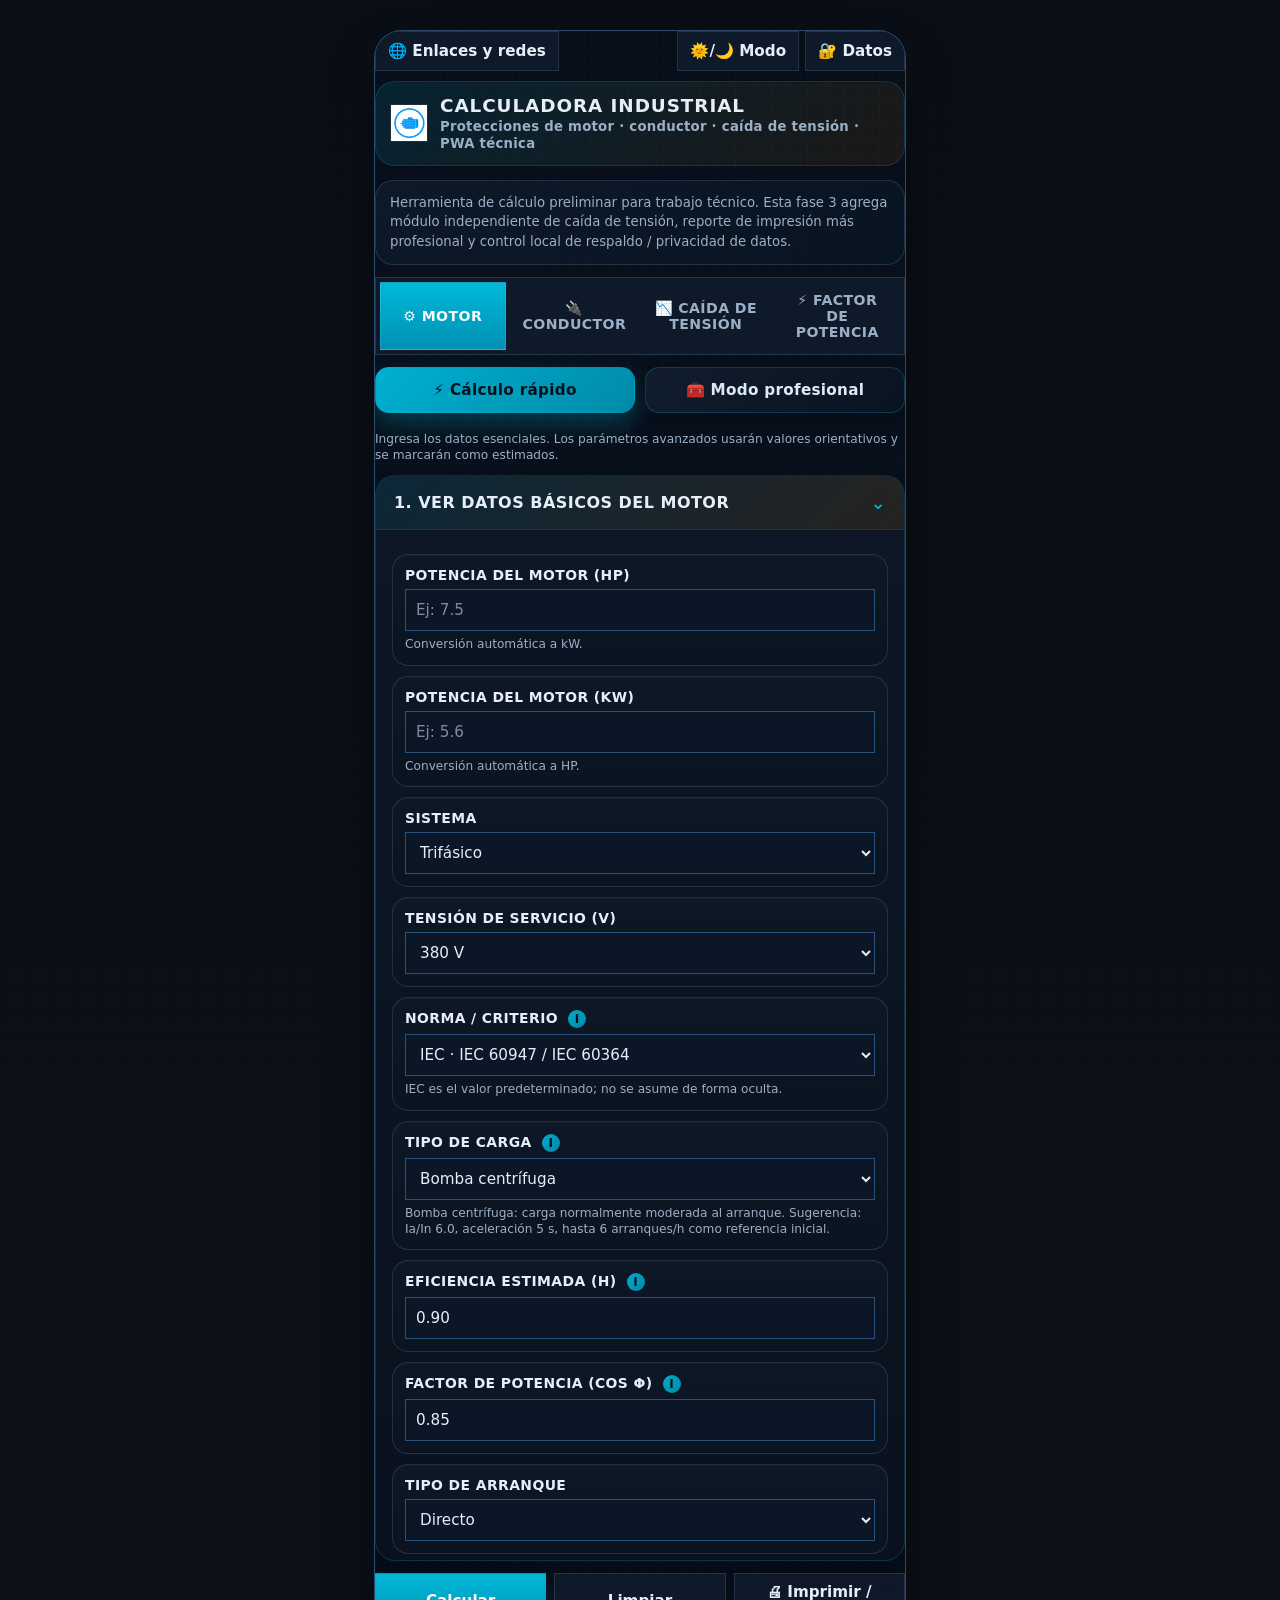
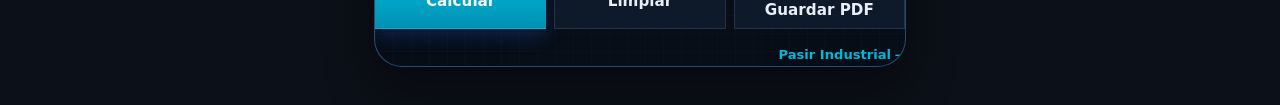
==== commit 3294e20e: "Add files via upload" ====
--- a/index.html
+++ b/index.html
@@ -39,21 +39,22 @@
   </script>
   <style>
     :root {
-      --bg-main: #06090f;
-      --bg-panel: rgba(8, 14, 24, 0.96);
-      --bg-panel-soft: rgba(15, 23, 42, 0.85);
-      --bg-card: rgba(12, 19, 31, 0.92);
-      --bg-input: #0b1220;
-      --text-main: #e5edf7;
-      --text-soft: #9fb0c5;
-      --line: rgba(117, 137, 166, 0.30);
-      --line-strong: rgba(130, 154, 190, 0.55);
-      --accent: #2f7df6;
-      --accent-2: #1c5ed6;
+      --bg-main: #071019;
+      --bg-panel: rgba(8, 16, 27, 0.97);
+      --bg-panel-soft: rgba(15, 27, 44, 0.88);
+      --bg-card: rgba(12, 22, 37, 0.94);
+      --bg-input: #0b1726;
+      --text-main: #e7eef8;
+      --text-soft: #9bb0c6;
+      --line: rgba(90, 123, 156, 0.28);
+      --line-strong: rgba(93, 177, 255, 0.38);
+      --accent: #00b8d9;
+      --accent-2: #0091b3;
       --success: #22c55e;
       --danger: #ef4444;
       --warning: #f59e0b;
-      --shadow: 0 18px 40px rgba(0, 0, 0, 0.42);
+      --industrial: #ff8a00;
+      --shadow: 0 24px 48px rgba(0, 0, 0, 0.42);
     }
 
     * { box-sizing: border-box; }
@@ -99,10 +100,15 @@
 
     .app-shell {
       border: 1px solid var(--line-strong);
-      background: var(--bg-panel);
+      background: linear-gradient(180deg, rgba(8,16,27,0.98), rgba(7,14,24,0.98));
       box-shadow: var(--shadow);
       position: relative;
       overflow: hidden;
+      border-radius: 28px;
+    }
+
+    body.light .app-shell {
+      background: linear-gradient(180deg, rgba(255,255,255,0.97), rgba(243,247,252,0.97));
     }
 
     .app-shell::before {
@@ -195,11 +201,15 @@
       line-height: 1.25;
       display: flex;
       align-items: center;
-      gap: 10px;
+      gap: 12px;
       color: var(--text-main);
-      margin: 8px 0 12px 0;
+      margin: 8px 0 14px 0;
       text-transform: uppercase;
-      letter-spacing: 0.04em;
+      letter-spacing: 0.05em;
+      padding: 12px 14px;
+      border-radius: 20px;
+      background: linear-gradient(135deg, rgba(0,184,217,0.12), rgba(255,138,0,0.08));
+      border: 1px solid rgba(0,184,217,0.18);
     }
 
     h2 img {
@@ -220,13 +230,18 @@
     }
 
     .resumen-app {
-      padding: 10px;
-      margin-bottom: 10px;
+      padding: 12px 14px;
+      margin-bottom: 12px;
       border: 1px solid var(--line);
-      background: var(--bg-panel-soft);
+      border-radius: 18px;
+      background: linear-gradient(135deg, rgba(15,27,44,0.84), rgba(10,21,35,0.92));
       font-size: 0.83em;
       color: var(--text-soft);
-      line-height: 1.45;
+      line-height: 1.48;
+    }
+
+    body.light .resumen-app {
+      background: linear-gradient(135deg, rgba(239,246,255,0.92), rgba(255,247,237,0.82));
     }
 
     label, input, select {
@@ -236,9 +251,15 @@
 
     .grupo-campo {
       margin-top: 10px;
-      padding: 10px;
+      padding: 12px;
       border: 1px solid var(--line);
-      background: var(--bg-card);
+      border-radius: 16px;
+      background: linear-gradient(180deg, rgba(14,24,38,0.96), rgba(11,20,33,0.94));
+      box-shadow: inset 0 1px 0 rgba(255,255,255,0.03);
+    }
+
+    body.light .grupo-campo {
+      background: linear-gradient(180deg, #ffffff, #f8fbff);
     }
 
     .grupo-campo label {
@@ -372,13 +393,20 @@
     }
 
     .resultado {
-      margin-top: 14px;
-      padding: 14px;
+      margin-top: 16px;
+      padding: 16px;
       border: 1px solid var(--line-strong);
-      background: var(--bg-card);
+      border-radius: 24px;
+      background: linear-gradient(180deg, rgba(11,18,32,0.98), rgba(9,15,27,0.96));
+      box-shadow: 0 16px 34px rgba(2, 8, 23, 0.34);
       display: none;
       font-size: 0.92em;
       line-height: 1.5;
+    }
+
+    body.light .resultado {
+      background: linear-gradient(180deg, #ffffff, #f8fbff);
+      box-shadow: 0 18px 30px rgba(15, 23, 42, 0.08);
     }
 
     .resultado-cabecera {
@@ -386,9 +414,11 @@
       justify-content: space-between;
       align-items: center;
       gap: 8px;
-      margin-bottom: 10px;
-      padding-bottom: 8px;
-      border-bottom: 1px solid var(--line);
+      margin-bottom: 14px;
+      padding: 12px 14px;
+      border: 1px solid var(--line);
+      border-radius: 18px;
+      background: linear-gradient(135deg, rgba(47,125,246,0.18), rgba(34,197,94,0.08));
     }
 
     .resultado-titulo {
@@ -410,9 +440,15 @@
     }
 
     .dato-box {
-      padding: 10px;
+      padding: 11px 12px;
       border: 1px solid var(--line);
-      background: var(--bg-panel-soft);
+      border-radius: 16px;
+      background: linear-gradient(180deg, rgba(19,29,49,0.82), rgba(13,21,36,0.92));
+      box-shadow: inset 0 1px 0 rgba(255,255,255,0.03);
+    }
+
+    body.light .dato-box {
+      background: linear-gradient(180deg, #ffffff, #f7fbff);
     }
 
     .dato-box small {
@@ -432,17 +468,70 @@
       font-size: 0.76em;
       margin-top: 5px;
       color: var(--text-soft);
-      line-height: 1.35;
+      line-height: 1.4;
+    }
+
+    .recomendacion-comercial {
+      margin-top: 10px;
+      padding: 10px 12px;
+      border-radius: 16px;
+      border: 1px solid rgba(47, 125, 246, 0.35);
+      background: linear-gradient(135deg, rgba(47,125,246,0.18), rgba(30,64,175,0.08));
+    }
+
+    body.light .recomendacion-comercial {
+      background: linear-gradient(135deg, rgba(37,99,235,0.12), rgba(191,219,254,0.35));
+    }
+
+    .mini-badge {
+      display: inline-flex;
+      align-items: center;
+      padding: 4px 8px;
+      border-radius: 999px;
+      background: rgba(15, 23, 42, 0.38);
+      border: 1px solid rgba(148, 163, 184, 0.25);
+      color: #dbeafe;
+      font-size: 0.68em;
+      font-weight: 800;
+      letter-spacing: 0.08em;
+      text-transform: uppercase;
+      margin-bottom: 6px;
+    }
+
+    body.light .mini-badge {
+      background: rgba(255,255,255,0.9);
+      color: #1d4ed8;
+    }
+
+    .valor-comercial {
+      display: block;
+      font-size: 1.02em;
+      font-weight: 800;
+      margin-bottom: 3px;
+      color: var(--text-main);
+    }
+
+    .sub-comercial {
+      font-size: 0.78em;
+      color: var(--text-soft);
+      line-height: 1.4;
     }
 
     .proteccion {
       display: flex;
       align-items: flex-start;
-      gap: 10px;
-      margin-top: 10px;
-      padding: 10px;
+      gap: 12px;
+      margin-top: 12px;
+      padding: 14px;
       border: 1px solid var(--line);
-      background: var(--bg-panel-soft);
+      border-radius: 20px;
+      background: linear-gradient(180deg, rgba(18,28,47,0.88), rgba(11,18,30,0.95));
+      box-shadow: 0 10px 22px rgba(2, 8, 23, 0.20);
+    }
+
+    body.light .proteccion {
+      background: linear-gradient(180deg, #ffffff, #f8fbff);
+      box-shadow: 0 10px 18px rgba(15, 23, 42, 0.06);
     }
 
     .proteccion img {
@@ -460,11 +549,12 @@
 
     .aviso-tecnico {
       margin-top: 12px;
-      padding: 10px;
+      padding: 11px 12px;
       border-left: 4px solid var(--warning);
+      border-radius: 0 14px 14px 0;
       background: rgba(245, 158, 11, 0.10);
       font-size: 0.8em;
-      line-height: 1.45;
+      line-height: 1.5;
     }
 
     body.light .aviso-tecnico {
@@ -804,23 +894,62 @@
         border-color: #64748b !important;
       }
 
-      #seccionProtecciones, #seccionConductores, #seccionCaida {
+      #seccionProtecciones, #seccionConductores, #seccionCaida, #seccionFactor {
         display: none !important;
       }
 
       body.print-protecciones #seccionProtecciones,
       body.print-conductores #seccionConductores,
-      body.print-caida #seccionCaida {
+      body.print-caida #seccionCaida,
+      body.print-factor #seccionFactor {
         display: block !important;
       }
 
       body.print-protecciones #resultadoProtecciones,
       body.print-conductores #resultadoConductor,
-      body.print-caida #resultadoCaida {
+      body.print-caida #resultadoCaida,
+      body.print-factor #resultadoFactor {
         display: block !important;
       }
     }
-  </style>
+  
+    /* UX Motor v7 */
+    .modo-calculo{display:flex;gap:10px;margin:12px 0 18px;flex-wrap:wrap}
+    .modo-calculo button{flex:1;min-width:140px;padding:13px 14px;border-radius:14px;border:1px solid rgba(0,184,217,0.24);background:linear-gradient(135deg, rgba(17,30,46,0.98), rgba(10,20,33,0.96));color:#dceaf7;font-weight:800;cursor:pointer;letter-spacing:.02em;box-shadow:0 10px 22px rgba(2,8,23,.18)}
+    .modo-calculo button.activo{background:linear-gradient(135deg, rgba(0,184,217,0.95), rgba(0,145,179,0.95));color:#04121b;border-color:transparent;box-shadow:0 10px 24px rgba(0,184,217,.28)}
+    body.light .modo-calculo button{background:linear-gradient(135deg, #ffffff, #eff6ff);color:#12324a}
+    .motor-card{border:1px solid rgba(0,184,217,0.18);border-radius:20px;margin:12px 0;background:linear-gradient(180deg, rgba(13,23,38,0.98), rgba(10,18,30,0.96));overflow:hidden;box-shadow:0 10px 24px rgba(2,8,23,.18)}
+    body.light .motor-card{background:linear-gradient(180deg, #ffffff, #f8fbff)}
+    .motor-card summary{cursor:pointer;padding:16px 18px;font-weight:800;list-style:none;display:flex;align-items:center;justify-content:space-between;background:linear-gradient(135deg, rgba(0,184,217,0.10), rgba(255,138,0,0.10));border-bottom:1px solid rgba(0,184,217,0.12);text-transform:uppercase;letter-spacing:.03em}
+    .motor-card summary::-webkit-details-marker{display:none}
+    .motor-card summary:after{content:'⌄';font-size:18px;color:var(--accent);font-weight:900;opacity:.95;transition:transform .2s ease}
+    .motor-card:not([open]) summary:after{transform:rotate(-90deg)}
+    .motor-card-body{padding:14px 16px 6px}
+    .campo-ayuda{display:inline-flex;align-items:center;justify-content:center;width:18px;height:18px;border-radius:50%;background:linear-gradient(135deg, rgba(0,184,217,0.92), rgba(0,145,179,0.92));color:#04121b;font-size:12px;font-weight:900;cursor:help;margin-left:5px;position:relative}
+    .campo-ayuda:hover:after{content:attr(data-tip);position:absolute;z-index:20;left:22px;top:-8px;width:260px;background:#0c1b2d;color:#fff;padding:10px 12px;border-radius:10px;font-size:12px;font-weight:500;line-height:1.4;box-shadow:0 10px 24px rgba(0,0,0,.22);border:1px solid rgba(0,184,217,.18)}
+    .solo-profesional{display:none}
+    .modo-profesional .solo-profesional{display:block}
+    .estimacion-badge{display:inline-block;padding:4px 9px;border-radius:999px;background:rgba(255,138,0,0.16);border:1px solid rgba(255,138,0,0.26);color:#ffcf8b;font-size:11px;font-weight:800;margin-top:6px;text-transform:uppercase;letter-spacing:.04em}
+    body.light .estimacion-badge{color:#9a4c00}
+    .resultado-resumen{border:1px solid var(--line);border-radius:22px;padding:16px;margin:14px 0;background:linear-gradient(180deg, rgba(10,20,33,0.96), rgba(14,24,39,0.94));box-shadow:inset 0 1px 0 rgba(255,255,255,0.03)}
+    body.light .resultado-resumen{background:linear-gradient(180deg, rgba(248,250,252,0.95), rgba(238,245,255,0.92));box-shadow:inset 0 1px 0 rgba(255,255,255,0.6)}
+    .resultado-resumen h3{margin:0 0 10px;font-size:18px}
+    .resultado-grid{display:grid;grid-template-columns:repeat(auto-fit,minmax(170px,1fr));gap:10px}
+    .resultado-chip{padding:11px 12px;border-radius:14px;background:rgba(255,255,255,0.04);border:1px solid rgba(148,163,184,0.14);box-shadow:none}
+    body.light .resultado-chip{background:rgba(255,255,255,0.9);border:1px solid #dbe4ee;box-shadow:0 6px 14px rgba(15,23,42,0.04)}
+    .resultado-chip small{display:block;color:#8aa0b8;margin-bottom:3px}.resultado-chip strong{font-size:14px}
+    body.light .resultado-chip small{color:#667085}
+    @media(max-width:640px){.campo-ayuda:hover:after{left:auto;right:-5px;top:24px;width:230px}.modo-calculo button{min-width:120px}}
+
+
+    .pf-hero{display:flex;justify-content:space-between;align-items:center;gap:16px;margin:12px 0 16px;padding:18px;border:1px solid rgba(0,184,217,.22);border-radius:22px;background:linear-gradient(135deg,rgba(0,184,217,.12),rgba(255,138,0,.09));box-shadow:0 12px 28px rgba(2,8,23,.18)}
+    .pf-hero h3{margin:3px 0 7px;font-size:1.22rem}.pf-hero p{margin:0;color:var(--text-soft);font-size:.86em;line-height:1.45}.pf-kicker{font-size:.68em;font-weight:900;letter-spacing:.16em;color:var(--accent)}
+    .pf-symbol{min-width:86px;height:86px;border-radius:22px;display:flex;align-items:center;justify-content:center;font-size:1.45rem;font-weight:900;background:linear-gradient(135deg,var(--accent),var(--industrial));color:#06121b;box-shadow:0 12px 28px rgba(0,184,217,.22)}
+    .pf-status{padding:12px 14px;border-radius:16px;margin:12px 0;border:1px solid var(--line);background:rgba(255,255,255,.04)}
+    .pf-status.ok{border-color:rgba(34,197,94,.38);background:rgba(34,197,94,.08)}.pf-status.warn{border-color:rgba(245,158,11,.4);background:rgba(245,158,11,.08)}
+    @media(max-width:560px){.pf-hero{align-items:flex-start}.pf-symbol{min-width:68px;height:68px;font-size:1.05rem}}
+
+</style>
 </head>
 <body class="dark">
   <div class="contenedor">
@@ -872,68 +1001,66 @@
         <button id="btnProtecciones" class="tab-btn activo" onclick="mostrarSeccion('protecciones')">⚙ Motor</button>
         <button id="btnConductores" class="tab-btn" onclick="mostrarSeccion('conductores')">🔌 Conductor</button>
         <button id="btnCaida" class="tab-btn" onclick="mostrarSeccion('caida')">📉 Caída de tensión</button>
+        <button id="btnFactor" class="tab-btn" onclick="mostrarSeccion('factor')">⚡ Factor de potencia</button>
       </div>
 
       <div id="seccionProtecciones">
-        <div class="grupo-campo">
-          <label for="potenciaHp">Potencia del motor (HP)</label>
-          <input type="number" id="potenciaHp" step="0.01" placeholder="Ej: 7.5" oninput="hpToKw()">
-          <div class="info-unidad">Conversión automática a kW.</div>
-          <div class="error-msg" id="error-potenciaHp"></div>
-        </div>
-
-        <div class="grupo-campo">
-          <label for="potenciaKw">Potencia del motor (kW)</label>
-          <input type="number" id="potenciaKw" step="0.01" placeholder="Ej: 5.6" oninput="kwToHp()">
-          <div class="info-unidad">Conversión automática a HP.</div>
-          <div class="error-msg" id="error-potenciaKw"></div>
-        </div>
-
-        <div class="grupo-campo">
-          <label for="sistemaMotor">Sistema</label>
-          <select id="sistemaMotor" onchange="syncVoltageOptions()">
-            <option value="3f" selected>Trifásico</option>
-            <option value="1f">Monofásico</option>
-          </select>
-          <div class="info-unidad">El cálculo ajusta la corriente según el sistema elegido.</div>
-        </div>
-
-        <div class="grupo-campo">
-          <label for="voltaje">Tensión de servicio (V)</label>
-          <select id="voltaje"></select>
-          <div class="info-unidad">Se muestran tensiones industriales comunes según el sistema.</div>
-        </div>
-
-        <div class="grupo-campo">
-          <label for="eficiencia">Eficiencia estimada (η)</label>
-          <input type="number" id="eficiencia" value="0.90" min="0.5" max="1" step="0.01">
-          <div class="info-unidad">Usa un valor realista entre 0.50 y 1.00.</div>
-          <div class="error-msg" id="error-eficiencia"></div>
-        </div>
-
-        <div class="grupo-campo">
-          <label for="fp">Factor de potencia (cos φ)</label>
-          <input type="number" id="fp" value="0.85" min="0.1" max="1" step="0.01">
-          <div class="info-unidad">Usa un valor realista entre 0.10 y 1.00.</div>
-          <div class="error-msg" id="error-fp"></div>
-        </div>
-
-        <div class="grupo-campo">
-          <label for="arranque">Tipo de arranque</label>
-          <select id="arranque">
-            <option value="1">Directo</option>
-            <option value="estrella">Estrella-triángulo</option>
-            <option value="0.7">Arrancador suave</option>
-            <option value="vfd">Variador de frecuencia (VFD)</option>
-          </select>
-        </div>
-
-        <div class="botones oculto-impresion">
-          <button type="button" onclick="calcularProtecciones()">Calcular</button>
-          <button type="button" class="secundario" onclick="limpiarProtecciones()">Limpiar</button>
-          <button type="button" class="secundario" onclick="imprimirSeccion('protecciones')">🖨 Imprimir / Guardar PDF</button>
-        </div>
-
+        <div id="motorUxRoot">
+          <div class="modo-calculo oculto-impresion">
+            <button id="modoRapidoBtn" class="activo" type="button" onclick="setModoMotor('rapido')">⚡ Cálculo rápido</button>
+            <button id="modoProBtn" type="button" onclick="setModoMotor('profesional')">🧰 Modo profesional</button>
+          </div>
+          <div class="info-unidad oculto-impresion" id="textoModoMotor">Ingresa los datos esenciales. Los parámetros avanzados usarán valores orientativos y se marcarán como estimados.</div>
+
+          <details class="motor-card" open>
+            <summary>1. Ver datos básicos del motor</summary>
+            <div class="motor-card-body">
+              <div class="grupo-campo"><label for="potenciaHp">Potencia del motor (HP)</label><input type="number" id="potenciaHp" step="0.01" placeholder="Ej: 7.5" oninput="hpToKw()"><div class="info-unidad">Conversión automática a kW.</div><div class="error-msg" id="error-potenciaHp"></div></div>
+              <div class="grupo-campo"><label for="potenciaKw">Potencia del motor (kW)</label><input type="number" id="potenciaKw" step="0.01" placeholder="Ej: 5.6" oninput="kwToHp()"><div class="info-unidad">Conversión automática a HP.</div><div class="error-msg" id="error-potenciaKw"></div></div>
+              <div class="grupo-campo"><label for="sistemaMotor">Sistema</label><select id="sistemaMotor" onchange="syncVoltageOptions()"><option value="3f" selected>Trifásico</option><option value="1f">Monofásico</option></select></div>
+              <div class="grupo-campo"><label for="voltaje">Tensión de servicio (V)</label><select id="voltaje"></select></div>
+              <div class="grupo-campo"><label for="normaMotor">Norma / criterio <span class="campo-ayuda" data-tip="IEC queda seleccionada por defecto para cálculo rápido, pero puedes cambiar a NEC. La norma modifica los criterios de selección de protección y sobrecarga.">i</span></label><select id="normaMotor" onchange="actualizarCamposNormaMotor()"><option value="iec" selected>IEC · IEC 60947 / IEC 60364</option><option value="nec">NEC · Artículo 430</option></select><div class="info-unidad">IEC es el valor predeterminado; no se asume de forma oculta.</div></div>
+              <div class="grupo-campo"><label for="tipoCargaMotor">Tipo de carga <span class="campo-ayuda" data-tip="La app usa este dato para sugerir Ia/In, tiempo de aceleración y frecuencia de arranques. En Modo profesional podrás ajustar los valores.">i</span></label><select id="tipoCargaMotor" onchange="actualizarSugerenciasMotor()"><option value="bomba" selected>Bomba centrífuga</option><option value="ventilador">Ventilador</option><option value="compresor">Compresor</option><option value="transportador">Transportador</option><option value="triturador">Trituradora / molino</option><option value="elevador">Elevador</option><option value="otra">Otra / no especificada</option></select><div class="info-unidad" id="sugerenciaCargaMotor">Se aplicarán valores orientativos de arranque que puedes revisar en Modo profesional.</div></div>
+              <div class="grupo-campo"><label for="eficiencia">Eficiencia estimada (η) <span class="campo-ayuda" data-tip="Si no tienes el dato de placa, usa una estimación razonable. La corriente calculada depende directamente de este valor.">i</span></label><input type="number" id="eficiencia" value="0.90" min="0.5" max="1" step="0.01"><div class="error-msg" id="error-eficiencia"></div></div>
+              <div class="grupo-campo"><label for="fp">Factor de potencia (cos φ) <span class="campo-ayuda" data-tip="Relación entre potencia activa y aparente. Si no lo conoces, usa el valor de placa o una estimación conservadora.">i</span></label><input type="number" id="fp" value="0.85" min="0.1" max="1" step="0.01"><div class="error-msg" id="error-fp"></div></div>
+              <div class="grupo-campo"><label for="arranque">Tipo de arranque</label><select id="arranque" onchange="actualizarSugerenciasMotor()"><option value="1">Directo</option><option value="estrella">Estrella-triángulo</option><option value="0.7">Arrancador suave</option><option value="vfd">Variador de frecuencia (VFD)</option></select></div>
+            </div>
+          </details>
+
+          <details class="motor-card solo-profesional">
+            <summary>2. Ver datos de placa y mecánicos</summary>
+            <div class="motor-card-body">
+              <div class="grupo-campo"><label for="corrientePlaca">Corriente de placa (A) <span class="campo-ayuda" data-tip="Dato recomendado. Si lo ingresas, tendrá prioridad para contactor y protección de sobrecarga.">i</span></label><input type="number" id="corrientePlaca" step="0.1" min="0" placeholder="Ej: 28.4"><div class="error-msg" id="error-corrientePlaca"></div></div>
+              <div class="grupo-campo"><label for="rpmMotor">Velocidad nominal (rpm) <span class="campo-ayuda" data-tip="Velocidad mecánica indicada en placa. Permite estimar deslizamiento si también se conoce frecuencia y número de polos.">i</span></label><input type="number" id="rpmMotor" step="1" min="0" placeholder="Ej: 1750"></div>
+              <div class="grupo-campo"><label for="frecuenciaMotor">Frecuencia (Hz)</label><select id="frecuenciaMotor"><option value="60" selected>60 Hz</option><option value="50">50 Hz</option></select></div>
+              <div class="grupo-campo"><label for="polosMotor">Número de polos</label><select id="polosMotor"><option value="2">2 polos</option><option value="4" selected>4 polos</option><option value="6">6 polos</option><option value="8">8 polos</option><option value="10">10 polos</option><option value="12">12 polos</option></select></div>
+              <div class="grupo-campo"><label for="regimenMotor">Régimen de servicio</label><select id="regimenMotor"><option value="S1" selected>S1 · Servicio continuo</option><option value="S2">S2 · Corta duración</option><option value="S3">S3 · Intermitente periódico</option><option value="S4">S4 · Intermitente con arranque</option></select></div>
+            </div>
+          </details>
+
+          <details class="motor-card solo-profesional">
+            <summary>3. Ver características de arranque</summary>
+            <div class="motor-card-body">
+              <div class="grupo-campo"><label for="relacionArranque">Corriente de arranque Ia/In <span class="campo-ayuda" data-tip="Cuántas veces la corriente nominal demanda el motor durante el arranque. Si no conoces el dato, la app usa un valor orientativo según el tipo de arranque.">i</span></label><input type="number" id="relacionArranque" value="6" step="0.1" min="1" max="20"><div class="estimacion-badge">Editable · puede ser estimado</div><div class="error-msg" id="error-relacionArranque"></div></div>
+              <div class="grupo-campo"><label for="tiempoArranque">Tiempo de aceleración (s) <span class="campo-ayuda" data-tip="Tiempo aproximado desde reposo hasta velocidad de régimen. Influye en la clase del relé y coordinación de protecciones.">i</span></label><input type="number" id="tiempoArranque" value="5" step="0.5" min="0.5" max="120"><div class="error-msg" id="error-tiempoArranque"></div></div>
+              <div class="grupo-campo"><label for="arranquesHora">Arranques por hora</label><input type="number" id="arranquesHora" value="4" step="1" min="0" max="120"></div>
+              <div class="grupo-campo" id="campoPosicionRele" style="display:none;"><label for="posicionRele">Relé térmico en estrella-triángulo</label><select id="posicionRele"><option value="delta" selected>Dentro del delta (≈ 0.58 × In)</option><option value="linea">En línea (≈ 1.00 × In)</option></select></div>
+            </div>
+          </details>
+
+          <details class="motor-card solo-profesional">
+            <summary>4. Ver norma y coordinación avanzada</summary>
+            <div class="motor-card-body">
+              <div class="grupo-campo"><label for="iccDisponible">Icc disponible (kA) <span class="campo-ayuda" data-tip="Corriente de cortocircuito disponible en el punto de instalación. Sirve para comprobar el poder de corte mínimo Icu/Icn.">i</span></label><input type="number" id="iccDisponible" step="0.1" min="0" placeholder="Ej: 10"></div>
+              <div class="grupo-campo"><label for="tensionBobina">Tensión de bobina / mando</label><select id="tensionBobina"><option value="24VDC">24 VDC</option><option value="24VAC">24 VAC</option><option value="110VAC">110 VAC</option><option value="220VAC" selected>220 VAC</option><option value="380VAC">380 VAC</option></select></div>
+              <div class="grupo-campo"><label for="coordinacionIEC">Coordinación IEC</label><select id="coordinacionIEC"><option value="tipo1" selected>Tipo 1</option><option value="tipo2">Tipo 2</option></select></div>
+              <div class="grupo-campo" id="campoFlcNec" style="display:none;"><label for="flcNec">FLC de tabla NEC 430 (A)</label><input type="number" id="flcNec" step="0.1" min="0" placeholder="Ej: 27.0"><div class="error-msg" id="error-flcNec"></div></div>
+              <div id="camposNecMotor" style="display:none;"><div class="grupo-campo"><label for="serviceFactor">Service Factor (SF)</label><input type="number" id="serviceFactor" value="1.00" step="0.01" min="1" max="1.5"></div><div class="grupo-campo"><label for="tempRiseMotor">Elevación de temperatura de placa</label><select id="tempRiseMotor"><option value="unknown" selected>No indicada / desconocida</option><option value="40">40 °C o menor</option><option value="gt40">Mayor de 40 °C</option></select></div></div>
+            </div>
+          </details>
+        </div>
+
+        <div class="botones oculto-impresion"><button type="button" onclick="calcularProtecciones()">Calcular</button><button type="button" class="secundario" onclick="limpiarProtecciones()">Limpiar</button><button type="button" class="secundario" onclick="imprimirSeccion('protecciones')">🖨 Imprimir / Guardar PDF</button></div>
         <div id="resultadoProtecciones" class="resultado"></div>
       </div>
 
@@ -1052,6 +1179,51 @@
         </div>
 
         <div id="resultadoConductor" class="resultado"></div>
+      </div>
+
+      <div id="seccionFactor" style="display:none;">
+        <div class="pf-hero">
+          <div>
+            <span class="pf-kicker">POWER QUALITY</span>
+            <h3>Corrección del factor de potencia</h3>
+            <p>Dimensiona un banco de condensadores para motor individual o instalación general y revisa su efecto sobre corriente, reactiva y capacitancia.</p>
+          </div>
+          <div class="pf-symbol">cos φ</div>
+        </div>
+
+        <details class="motor-card" open>
+          <summary>1. Ver datos de la carga</summary>
+          <div class="motor-card-body">
+            <div class="grupo-campo"><label for="modoPF">Aplicación</label><select id="modoPF" onchange="actualizarModoPF()"><option value="motor" selected>Motor individual</option><option value="general">Banco general / instalación</option></select></div>
+            <div class="grupo-campo" id="campoPotMotorPF"><label for="potMotorPF">Potencia mecánica del motor (kW)</label><input type="number" id="potMotorPF" step="0.01" min="0" placeholder="Ej: 30"><div class="info-unidad">Para motor individual se convierte a potencia activa eléctrica usando la eficiencia.</div></div>
+            <div class="grupo-campo" id="campoEficienciaPF"><label for="eficienciaPF">Eficiencia del motor η</label><input type="number" id="eficienciaPF" value="0.92" min="0.5" max="1" step="0.01"></div>
+            <div class="grupo-campo" id="campoPotGeneralPF" style="display:none;"><label for="potActivaPF">Potencia activa de la instalación (kW)</label><input type="number" id="potActivaPF" step="0.01" min="0" placeholder="Ej: 120"></div>
+            <div class="grupo-campo"><label for="sistemaPF">Sistema</label><select id="sistemaPF"><option value="3f" selected>Trifásico</option><option value="1f">Monofásico</option></select></div>
+            <div class="grupo-campo"><label for="voltajePF">Tensión de servicio (V)</label><input type="number" id="voltajePF" value="380" step="1" min="1"></div>
+            <div class="grupo-campo"><label for="frecuenciaPF">Frecuencia</label><select id="frecuenciaPF"><option value="60" selected>60 Hz</option><option value="50">50 Hz</option></select></div>
+          </div>
+        </details>
+
+        <details class="motor-card" open>
+          <summary>2. Ver objetivo de compensación</summary>
+          <div class="motor-card-body">
+            <div class="grupo-campo"><label for="fpActualPF">Factor de potencia actual</label><input type="number" id="fpActualPF" value="0.80" min="0.1" max="0.999" step="0.01"></div>
+            <div class="grupo-campo"><label for="fpObjetivoPF">Factor de potencia objetivo</label><input type="number" id="fpObjetivoPF" value="0.95" min="0.5" max="0.999" step="0.01"></div>
+            <div class="grupo-campo" id="campoI0PF"><label for="corrienteVacioPF">Corriente en vacío I₀ (A) <span class="campo-ayuda" data-tip="Opcional. Permite verificar que la corriente del condensador quede por debajo de aproximadamente 90% de la corriente en vacío del motor.">i</span></label><input type="number" id="corrienteVacioPF" step="0.1" min="0" placeholder="Opcional"></div>
+            <div class="grupo-campo"><label for="armonicosPF">¿Hay VFD, UPS, rectificadores u otras cargas no lineales importantes?</label><select id="armonicosPF"><option value="no" selected>No / no significativo</option><option value="si">Sí / hay armónicos relevantes</option></select></div>
+          </div>
+        </details>
+
+        <details class="motor-card">
+          <summary>3. Ver configuración del banco</summary>
+          <div class="motor-card-body">
+            <div class="grupo-campo"><label for="conexionPF">Conexión del banco trifásico</label><select id="conexionPF"><option value="delta" selected>Delta (Δ)</option><option value="estrella">Estrella (Y)</option></select></div>
+            <div class="grupo-campo"><label for="tipoBancoPF">Tipo de banco</label><select id="tipoBancoPF"><option value="fijo" selected>Fijo / motor individual</option><option value="automatico">Automático por pasos</option></select></div>
+          </div>
+        </details>
+
+        <div class="botones oculto-impresion"><button type="button" onclick="calcularFactorPotencia()">Calcular banco</button><button type="button" class="secundario" onclick="limpiarFactorPotencia()">Limpiar</button><button type="button" class="secundario" onclick="imprimirSeccion('factor')">🖨 Imprimir / Guardar PDF</button></div>
+        <div id="resultadoFactor" class="resultado"></div>
       </div>
 
       <div id="seccionCaida" style="display:none;">
@@ -1256,12 +1428,14 @@
       const sections = {
         protecciones: document.getElementById("seccionProtecciones"),
         conductores: document.getElementById("seccionConductores"),
-        caida: document.getElementById("seccionCaida")
+        caida: document.getElementById("seccionCaida"),
+        factor: document.getElementById("seccionFactor")
       };
       const buttons = {
         protecciones: document.getElementById("btnProtecciones"),
         conductores: document.getElementById("btnConductores"),
-        caida: document.getElementById("btnCaida")
+        caida: document.getElementById("btnCaida"),
+        factor: document.getElementById("btnFactor")
       };
 
       Object.values(sections).forEach(sec => { if (sec) sec.style.display = "none"; });
@@ -1427,7 +1601,8 @@
       const map = {
         protecciones: 'Reporte técnico · Protecciones de motor',
         conductores: 'Reporte técnico · Selección de conductor',
-        caida: 'Reporte técnico · Caída de tensión'
+        caida: 'Reporte técnico · Caída de tensión',
+        factor: 'Reporte técnico · Corrección del factor de potencia'
       };
       if (header) {
         header.innerHTML = `
@@ -1529,10 +1704,11 @@
 
     function saveFormData() {
       const ids = [
-        'potenciaHp', 'potenciaKw', 'sistemaMotor', 'voltaje', 'eficiencia', 'fp', 'arranque',
+        'potenciaHp', 'potenciaKw', 'normaMotor', 'sistemaMotor', 'voltaje', 'eficiencia', 'fp', 'arranque', 'corrientePlaca', 'flcNec', 'relacionArranque', 'tiempoArranque', 'iccDisponible', 'posicionRele', 'serviceFactor', 'tempRiseMotor', 'rpmMotor', 'frecuenciaMotor', 'polosMotor', 'regimenMotor', 'tipoCargaMotor', 'arranquesHora', 'tensionBobina', 'coordinacionIEC',
         'sistemaConductor', 'tipoCarga', 'corrienteCond', 'factorDiseno',
         'voltajeCond', 'longitud', 'material', 'caidaMax', 'aislamiento', 'tempAmbiente', 'metodoInstalacion', 'conductoresCargados',
-        'sistemaCaida', 'corrienteCaida', 'voltajeCaida', 'longitudCaida', 'materialCaida', 'seccionCaida', 'tempConductorCaida', 'caidaObjetivo'
+        'sistemaCaida', 'corrienteCaida', 'voltajeCaida', 'longitudCaida', 'materialCaida', 'seccionCaida', 'tempConductorCaida', 'caidaObjetivo',
+        'modoPF','potMotorPF','eficienciaPF','potActivaPF','sistemaPF','voltajePF','frecuenciaPF','fpActualPF','fpObjetivoPF','corrienteVacioPF','armonicosPF','conexionPF','tipoBancoPF'
       ];
       if (!isLocalSaveEnabled()) return;
       const data = {};
@@ -1649,8 +1825,254 @@
       return ok;
     }
 
+    function setModoMotor(modo) {
+      const root = document.getElementById('motorUxRoot');
+      const rapido = document.getElementById('modoRapidoBtn');
+      const pro = document.getElementById('modoProBtn');
+      const texto = document.getElementById('textoModoMotor');
+      const profesional = modo === 'profesional';
+      root?.classList.toggle('modo-profesional', profesional);
+      rapido?.classList.toggle('activo', !profesional);
+      pro?.classList.toggle('activo', profesional);
+      if (texto) texto.textContent = profesional
+        ? 'Modo profesional: completa placa, datos mecánicos, arranque y coordinación cuando dispongas de ellos.'
+        : 'Ingresa los datos esenciales. Los parámetros avanzados usarán valores orientativos y se marcarán como estimados.';
+      localStorage.setItem('modoMotorPASIR', modo);
+    }
+
+    function datosMecanicosMotor() {
+      const rpm = getNumber('rpmMotor');
+      const hz = getNumber('frecuenciaMotor');
+      const polos = getNumber('polosMotor');
+      if (!(rpm > 0 && hz > 0 && polos > 0)) return null;
+      const ns = 120 * hz / polos;
+      const slip = ns > 0 ? ((ns - rpm) / ns) * 100 : NaN;
+      return { rpm, hz, polos, ns, slip };
+    }
+
+    function actualizarCamposNormaMotor() {
+      const norma = document.getElementById('normaMotor')?.value || 'iec';
+      const necFields = document.getElementById('camposNecMotor');
+      const flcField = document.getElementById('campoFlcNec');
+      if (necFields) necFields.style.display = norma === 'nec' ? 'block' : 'none';
+      if (flcField) flcField.style.display = norma === 'nec' ? 'block' : 'none';
+    }
+
+    function actualizarSugerenciasMotor() {
+      const arranque = document.getElementById('arranque')?.value || '1';
+      const carga = document.getElementById('tipoCargaMotor')?.value || 'otra';
+      const relacion = document.getElementById('relacionArranque');
+      const tiempo = document.getElementById('tiempoArranque');
+      const arranquesHora = document.getElementById('arranquesHora');
+      const campoRele = document.getElementById('campoPosicionRele');
+      const ayuda = document.getElementById('sugerenciaCargaMotor');
+
+      // Valores orientativos de partida. No sustituyen datos de placa ni curvas del fabricante.
+      const cargas = {
+        bomba:       { directo:[6.0,5,6],  estrella:[2.2,8,6],  suave:[3.0,8,6],  vfd:[1.5,5,10], texto:'Bomba centrífuga: carga normalmente moderada al arranque.' },
+        ventilador:  { directo:[6.0,8,6],  estrella:[2.3,10,6], suave:[3.0,10,6], vfd:[1.5,8,10], texto:'Ventilador: la inercia puede alargar la aceleración; verifica el tiempo real.' },
+        compresor:   { directo:[7.0,8,4],  estrella:[2.5,12,4], suave:[3.5,12,4], vfd:[1.6,8,6],  texto:'Compresor: puede exigir mayor par y corriente, especialmente si arranca cargado.' },
+        transportador:{directo:[6.5,10,8], estrella:[2.4,12,8], suave:[3.2,12,8], vfd:[1.5,10,12],texto:'Transportador: el arranque depende de carga, pendiente e inercia del sistema.' },
+        triturador:  { directo:[8.0,15,3], estrella:[3.0,18,3], suave:[4.0,18,3], vfd:[1.8,15,4], texto:'Trituradora / molino: carga severa; confirma par, inercia y curva de aceleración.' },
+        elevador:    { directo:[7.0,10,6], estrella:[2.7,12,6], suave:[3.5,12,6], vfd:[1.7,10,8], texto:'Elevador: requiere revisar par de arranque, frenado y seguridad de la aplicación.' },
+        otra:        { directo:[6.0,5,4],  estrella:[2.2,8,4],  suave:[3.0,8,4],  vfd:[1.5,5,6], texto:'Carga no especificada: se usan valores genéricos conservadores como punto de partida.' }
+      };
+      const claveArranque = arranque === '1' ? 'directo' : arranque === 'estrella' ? 'estrella' : arranque === '0.7' ? 'suave' : 'vfd';
+      const cfg = cargas[carga] || cargas.otra;
+      const [ratio, t, aph] = cfg[claveArranque];
+      if (relacion) relacion.value = ratio;
+      if (tiempo) tiempo.value = t;
+      if (arranquesHora) arranquesHora.value = aph;
+      if (campoRele) campoRele.style.display = arranque === 'estrella' ? 'block' : 'none';
+      if (ayuda) ayuda.textContent = `${cfg.texto} Sugerencia: Ia/In ${ratio.toFixed(1)}, aceleración ${t} s, hasta ${aph} arranques/h como referencia inicial.`;
+    }
+
+    // Compatibilidad con llamadas antiguas del proyecto.
+    function actualizarParametrosArranque() {
+      actualizarSugerenciasMotor();
+    }
+
+    function siguienteCalibreComercial(valor) {
+      const calibres = [2,4,6,10,16,20,25,32,40,50,63,80,100,125,160,200,250,315,400,500,630,800,1000,1250,1600];
+      return calibres.find(x => x >= valor) || Math.ceil(valor / 100) * 100;
+    }
+
+    function claseRelePorTiempo(segundos) {
+      if (segundos <= 10) return 'Clase 10A / 10 como punto de partida';
+      if (segundos <= 20) return 'Clase 20 como punto de partida';
+      return 'Clase 30 o protección electrónica ajustable';
+    }
+
+    const CONTACTOR_AC3_STEPS = [9,12,18,25,32,40,50,65,80,95,115,150,185,225,265,330,400,500,630];
+    const RELE_THERMAL_RANGES = [
+      [0.10,0.16],[0.16,0.25],[0.25,0.40],[0.40,0.63],[0.63,1.00],[1.00,1.60],[1.60,2.50],[2.50,4.00],[4.00,6.00],
+      [5.50,8.00],[7.00,10.00],[9.00,13.00],[12.00,18.00],[17.00,25.00],[23.00,32.00],[30.00,40.00],[37.00,50.00],
+      [48.00,65.00],[55.00,70.00],[63.00,80.00],[80.00,104.00],[95.00,120.00],[110.00,140.00],[130.00,170.00],[150.00,200.00]
+    ];
+
+    function fmtAmp(valor) {
+      return Number.isFinite(valor) ? valor.toFixed(valor < 10 ? 2 : 1) : '-';
+    }
+
+    function recomendarITMComercial(valor) {
+      const rating = siguienteCalibreComercial(valor);
+      return {
+        rating,
+        texto: `${rating} A`,
+        detalle: 'Tomar el valor comercial inmediato superior y verificar curva/disparo y poder de corte.'
+      };
+    }
+
+    function recomendarContactorAC3(valor) {
+      const ie = CONTACTOR_AC3_STEPS.find(x => x >= valor) || Math.ceil(valor / 50) * 50;
+      return {
+        ie,
+        texto: `${ie} A AC-3`,
+        detalle: 'Selecciona el siguiente calibre comercial AC-3 a la tensión de servicio del motor.'
+      };
+    }
+
+    function recomendarReleTermico(valor) {
+      const rango = RELE_THERMAL_RANGES.find(([min,max]) => valor >= min && valor <= max)
+        || RELE_THERMAL_RANGES.find(([min,max]) => valor < min)
+        || [Math.floor(valor), Math.ceil(valor * 1.2)];
+      return {
+        min: rango[0],
+        max: rango[1],
+        texto: `${fmtAmp(rango[0])} – ${fmtAmp(rango[1])} A`,
+        detalle: 'Usa el primer rango comercial que contenga la corriente de ajuste.'
+      };
+    }
+
+    const MCCB_FRAMES = [63,100,125,160,200,250,320,400,500,630,800,1000,1250,1600];
+
+    function siguienteBastidorMCCB(valor) {
+      return MCCB_FRAMES.find(x => x >= valor) || Math.ceil(valor / 250) * 250;
+    }
+
+    function recomendacionProteccionMotorIndustrial(InMotor, corrienteArranque, iccDisponible, arranque) {
+      if (arranque === 'vfd') {
+        return {
+          nivel: 'vfd',
+          titulo: 'Protección de entrada del VFD',
+          equipo: 'MCCB/fusible según manual del variador',
+          detalle: 'La selección debe partir de la corriente nominal de entrada del VFD, no solo de la corriente del motor.'
+        };
+      }
+
+      if (InMotor <= 63) {
+        const calibre = siguienteCalibreComercial(InMotor);
+        return {
+          nivel: 'mpcb',
+          titulo: 'Guardamotor / MPCB recomendado',
+          equipo: `MPCB regulable · calibre comercial ≥ ${calibre} A`,
+          detalle: 'Preferible cuando existe un rango térmico que contenga la corriente de placa y su poder de corte es suficiente.',
+          calibre,
+          irObjetivo: InMotor,
+          iiMin: corrienteArranque
+        };
+      }
+
+      const frame = siguienteBastidorMCCB(InMotor);
+      const irRatio = InMotor / frame;
+      const iiRatio = corrienteArranque / frame;
+      const altaCorriente = InMotor > 520;
+      return {
+        nivel: altaCorriente ? 'mccb_rele' : 'mccb',
+        titulo: altaCorriente ? 'MCCB + relé electrónico de motor' : 'MPCB de alta corriente / MCCB',
+        equipo: `${altaCorriente ? 'MCCB' : 'MCCB o MPCB de alta corriente'} · bastidor comercial ${frame} A`,
+        detalle: altaCorriente
+          ? 'Para corrientes muy altas conviene separar cortocircuito y sobrecarga o usar una unidad electrónica específica de protección de motor.'
+          : 'En esta zona existen soluciones de protección de motor de alto calibre y MCCB; la elección final depende del rango ajustable, Icu/Ics y coordinación.',
+        frame,
+        irObjetivo: InMotor,
+        irRatio,
+        iiMin: corrienteArranque,
+        iiRatio,
+        icc: iccDisponible
+      };
+    }
+
+    function bloqueProteccionIndustrial(rec, corrienteArranque, iccDisponible) {
+      if (!rec || rec.nivel === 'vfd') {
+        return bloqueComercial('Protección de entrada', rec?.equipo || 'Según fabricante', rec?.detalle || 'Verifica el manual del variador.');
+      }
+
+      if (rec.nivel === 'mpcb') {
+        const iccTxt = Number.isFinite(iccDisponible) && iccDisponible > 0
+          ? `Poder de corte: Icu/Icn ≥ ${iccDisponible.toFixed(1)} kA.`
+          : 'Ingresa la Icc disponible para validar el poder de corte.';
+        return `<div class="recomendacion-comercial">
+          <span class="mini-badge">Selección industrial</span>
+          <span class="valor-comercial">${rec.titulo}</span>
+          <div class="sub-comercial"><strong>Equipo:</strong> ${rec.equipo}</div>
+          <div class="sub-comercial"><strong>Ajuste térmico Ir:</strong> ≈ ${rec.irObjetivo.toFixed(1)} A, usando la corriente real de placa cuando esté disponible.</div>
+          <div class="sub-comercial"><strong>Disparo magnético Im/Ii:</strong> debe tolerar Ia ≈ ${corrienteArranque.toFixed(0)} A durante el tiempo de arranque; validar en la curva del equipo.</div>
+          <div class="sub-comercial"><strong>Icu/Icn:</strong> ${iccTxt}</div>
+        </div>`;
+      }
+
+      const rangoInstantaneo = rec.iiRatio <= 10
+        ? `Buscar un disparador cuyo rango de Ii/Im permita un ajuste superior a ${rec.iiRatio.toFixed(1)}×In del bastidor. Un rango ajustable del orden de 5–10×In o más amplio puede ser candidato, según fabricante.`
+        : `La Ia estimada equivale a ${rec.iiRatio.toFixed(1)}×In del bastidor. Un disparador 5–10×In podría disparar durante el arranque; conviene una unidad específica de motor, rango instantáneo más amplio o revisar el método de arranque.`;
+      const iccTxt = Number.isFinite(iccDisponible) && iccDisponible > 0
+        ? `Icu/Ics requerido ≥ ${iccDisponible.toFixed(1)} kA.`
+        : 'Icu/Ics pendiente: ingresa la Icc disponible del tablero.';
+      return `<div class="recomendacion-comercial">
+        <span class="mini-badge">Selección industrial</span>
+        <span class="valor-comercial">${rec.titulo}</span>
+        <div class="sub-comercial"><strong>Equipo:</strong> ${rec.equipo}</div>
+        <div class="sub-comercial"><strong>Ir / L objetivo:</strong> ≈ ${rec.irObjetivo.toFixed(1)} A (${rec.irRatio.toFixed(2)}× del bastidor de ${rec.frame} A) si el MCCB integra la protección de sobrecarga.</div>
+        <div class="sub-comercial"><strong>Ii / Im mínimo de coordinación:</strong> por encima de Ia ≈ ${rec.iiMin.toFixed(0)} A (${rec.iiRatio.toFixed(1)}× del bastidor). ${rangoInstantaneo}</div>
+        <div class="sub-comercial"><strong>Poder de corte:</strong> ${iccTxt}</div>
+        <div class="sub-comercial">${rec.detalle}</div>
+      </div>`;
+    }
+
+    function bloqueComercial(titulo, valorPrincipal, nota) {
+      return `<div class="recomendacion-comercial"><span class="mini-badge">Comercial sugerido</span><span class="valor-comercial">${titulo}: ${valorPrincipal}</span><div class="sub-comercial">${nota}</div></div>`;
+    }
+
+    function recomendacionProteccionIEC(InMotor, relacionArranque, arranque) {
+      if (arranque === 'vfd') {
+        return {
+          equipo: 'Protección de entrada del VFD según fabricante',
+          curva: 'No aplicar automáticamente curva C/D con la corriente del motor',
+          detalle: 'Dimensionar con la corriente nominal de entrada del variador y la protección indicada por su fabricante.'
+        };
+      }
+      if (InMotor > 63) {
+        return {
+          equipo: InMotor > 520 ? 'MCCB + protección electrónica/relé de motor' : 'MPCB de alta corriente / MCCB industrial IEC 60947-2',
+          curva: 'Disparo térmico-electrónico y/o magnético ajustable',
+          detalle: 'La app calculará debajo un bastidor comercial y los objetivos de Ir e Ii/Im; valida siempre el rango real del fabricante y la coordinación.'
+        };
+      }
+      if (relacionArranque < 5) {
+        return {
+          equipo: 'MCB industrial o MPCB',
+          curva: 'Curva C candidata',
+          detalle: 'Verificar que la corriente y el tiempo de arranque queden por debajo de la zona de disparo instantáneo.'
+        };
+      }
+      if (relacionArranque < 10) {
+        return {
+          equipo: 'MCB curva D o, preferentemente, MPCB',
+          curva: 'Curva D candidata',
+          detalle: 'Una curva C puede entrar en su zona magnética durante un arranque de motor elevado. Confirmar con curva tiempo-corriente.'
+        };
+      }
+      return {
+        equipo: 'MPCB/MCCB industrial IEC 60947-2',
+        curva: 'Magnético ajustable recomendado',
+        detalle: 'La corriente de arranque es alta para basarse únicamente en una curva fija C/D. Se requiere coordinación con Icc y curva del fabricante.'
+      };
+    }
+
     function calcularProtecciones() {
       if (!validarProtecciones()) return;
+
+      clearErrors(['corrientePlaca','flcNec','relacionArranque','tiempoArranque']);
 
       const potenciaKw = getNumber('potenciaKw');
       const sistema = document.getElementById('sistemaMotor').value;
@@ -1658,22 +2080,51 @@
       const eficiencia = getNumber('eficiencia');
       const fp = getNumber('fp');
       const arranque = document.getElementById('arranque').value;
+      const norma = document.getElementById('normaMotor')?.value || 'iec';
       const textoSistema = sistema === '3f' ? 'Trifásico' : 'Monofásico';
-
-      const In = sistema === '3f'
+      const corrientePlacaRaw = getNumber('corrientePlaca');
+      const flcNecRaw = getNumber('flcNec');
+      const relacionArranque = getNumber('relacionArranque');
+      const tiempoArranque = getNumber('tiempoArranque');
+      const iccDisponible = getNumber('iccDisponible');
+
+      let ok = true;
+      if (!isNaN(corrientePlacaRaw) && corrientePlacaRaw <= 0) {
+        setError('corrientePlaca', 'La corriente de placa debe ser mayor a 0 A o dejarse vacía.');
+        ok = false;
+      }
+      if (norma === 'nec' && !isNaN(flcNecRaw) && flcNecRaw <= 0) {
+        setError('flcNec', 'La FLC NEC debe ser mayor a 0 A o dejarse vacía.');
+        ok = false;
+      }
+      if (isNaN(relacionArranque) || relacionArranque < 1 || relacionArranque > 20) {
+        setError('relacionArranque', 'Usa una relación Ia/In entre 1 y 20.');
+        ok = false;
+      }
+      if (isNaN(tiempoArranque) || tiempoArranque < 0.5 || tiempoArranque > 120) {
+        setError('tiempoArranque', 'Usa un tiempo de arranque entre 0.5 y 120 s.');
+        ok = false;
+      }
+      if (!ok) return;
+
+      const InCalculada = sistema === '3f'
         ? (potenciaKw * 1000) / (Math.sqrt(3) * voltaje * fp * eficiencia)
         : (potenciaKw * 1000) / (voltaje * fp * eficiencia);
-      let intensidadOperacion = In;
-
-      if (arranque === "0.7") intensidadOperacion *= 0.7;
-      else if (arranque === "estrella") intensidadOperacion *= 0.58;
-
-      const contactorMin = (intensidadOperacion * 1.15).toFixed(1);
-      const contactorMax = (intensidadOperacion * 1.25).toFixed(1);
-      const releMin = (intensidadOperacion * 1.05).toFixed(1);
-      const releMax = (intensidadOperacion * 1.15).toFixed(1);
-      const itmMin = Math.ceil(In * 1.25);
-      const itmMax = Math.ceil(In * 1.5);
+
+      const tienePlaca = Number.isFinite(corrientePlacaRaw) && corrientePlacaRaw > 0;
+      const InMotor = tienePlaca ? corrientePlacaRaw : InCalculada;
+      const corrienteArranque = InMotor * relacionArranque;
+      const calibreBaseIEC = siguienteCalibreComercial(InMotor);
+      const claseRele = claseRelePorTiempo(tiempoArranque);
+      const proteccionIEC = recomendacionProteccionIEC(InMotor, relacionArranque, arranque);
+      const itmIEC = recomendarITMComercial(InMotor);
+      const contactorGeneral = recomendarContactorAC3(InMotor);
+      const releGeneral = recomendarReleTermico(InMotor);
+      const proteccionIndustrial = recomendacionProteccionMotorIndustrial(InMotor, corrienteArranque, iccDisponible, arranque);
+      const poderCorte = Number.isFinite(iccDisponible) && iccDisponible > 0
+        ? `Icu/Icn requerido ≥ ${iccDisponible.toFixed(1)} kA en el punto de instalación.`
+        : 'Icu/Icn pendiente: ingresa la Icc disponible del tablero para verificar poder de corte.';
+      const itmNEC = recomendarITMComercial(InMotor);
 
       let resultadoHTML = `
         <div class="resultado-cabecera">
@@ -1683,122 +2134,213 @@
 
         <div class="resumen-grid">
           <div class="dato-box"><small>Motor</small><strong>${potenciaKw.toFixed(2)} kW · ${(potenciaKw / HP_TO_KW).toFixed(2)} HP</strong></div>
+          <div class="dato-box"><small>Norma</small><strong>${norma === 'iec' ? 'IEC' : 'NEC Art. 430'}</strong></div>
           <div class="dato-box"><small>Sistema</small><strong>${textoSistema}</strong></div>
           <div class="dato-box"><small>Tensión</small><strong>${voltaje} V</strong></div>
-          <div class="dato-box"><small>Corriente estimada</small><strong>${In.toFixed(2)} A</strong></div>
+          <div class="dato-box"><small>In calculada</small><strong>${InCalculada.toFixed(2)} A</strong></div>
+          <div class="dato-box"><small>In usada para equipos</small><strong>${InMotor.toFixed(2)} A ${tienePlaca ? '(placa)' : '(estimada)'}</strong></div>
           <div class="dato-box"><small>Arranque</small><strong>${textoArranque(arranque)}</strong></div>
+          <div class="dato-box"><small>Ia estimada</small><strong>${corrienteArranque.toFixed(1)} A · ${relacionArranque.toFixed(1)}×In</strong></div>
         </div>
       `;
 
-      if (arranque === "vfd") {
+      const mecanica = datosMecanicosMotor();
+      const tipoCargaMotor = document.getElementById('tipoCargaMotor')?.value || 'bomba';
+      const arranquesHora = getNumber('arranquesHora');
+      const tensionBobina = document.getElementById('tensionBobina')?.value || '220VAC';
+      const coordinacionIEC = document.getElementById('coordinacionIEC')?.value || 'tipo1';
+      resultadoHTML += `<div class="resultado-resumen"><h3>Resumen de selección</h3><div class="resultado-grid">
+        <div class="resultado-chip"><small>Corriente del motor</small><strong>${InMotor.toFixed(2)} A</strong></div>
+        <div class="resultado-chip"><small>Corriente de arranque</small><strong>${corrienteArranque.toFixed(1)} A</strong></div>
+        <div class="resultado-chip"><small>Método</small><strong>${textoArranque(arranque)}</strong></div>
+        <div class="resultado-chip"><small>Bobina de mando</small><strong>${tensionBobina}</strong></div>
+        ${mecanica ? `<div class="resultado-chip"><small>Velocidad síncrona</small><strong>${mecanica.ns.toFixed(0)} rpm</strong></div><div class="resultado-chip"><small>Deslizamiento</small><strong>${mecanica.slip.toFixed(2)} %</strong></div>` : ''}
+      </div></div>`;
+      if (Number.isFinite(arranquesHora) && arranquesHora > 0) resultadoHTML += `<div class="aviso-tecnico"><strong>Servicio de arranque:</strong> ${arranquesHora} arranques/h · carga ${tipoCargaMotor}. Verifica capacidad térmica y frecuencia de maniobra del contactor/arrancador con el fabricante.</div>`;
+      if (norma === 'iec') resultadoHTML += `<div class="aviso-tecnico"><strong>Coordinación IEC seleccionada:</strong> ${coordinacionIEC === 'tipo2' ? 'Tipo 2' : 'Tipo 1'}. La combinación final interruptor + contactor + relé debe validarse con tablas ensayadas del fabricante.</div>`;
+
+      if (!tienePlaca) {
+        resultadoHTML += `<div class="aviso-tecnico"><strong>Mejora de precisión:</strong> no se ingresó corriente de placa. La app usa la corriente calculada para orientar contactor y sobrecarga; para selección final conviene usar la FLA real de placa.</div>`;
+      }
+
+      if (norma === 'iec') {
         resultadoHTML += `
           <div class="proteccion">
-            <img src="imagenes/itm.png" alt="ITM">
-            <div><strong>ITM:</strong> ${itmMin} A - ${itmMax} A
-              <div class="etiqueta-itm">Cálculo orientativo al 125%-150% de In.</div>
+            <img src="imagenes/itm.png" alt="Protección contra cortocircuito" />
+            <div><strong>Protección de cortocircuito:</strong> ${proteccionIEC.equipo}<br>
+              <strong>${proteccionIEC.curva}</strong>
+              <div class="etiqueta-itm">Base de cálculo: ${calibreBaseIEC} A (≥ In). ${proteccionIEC.detalle}</div>
+              <div class="etiqueta-itm">${poderCorte}</div>
+              ${bloqueComercial('ITM / guardamotor orientativo', itmIEC.texto, `Recomendación didáctica: valor comercial inmediato superior. ${itmIEC.detalle}`)}
+              ${bloqueProteccionIndustrial(proteccionIndustrial, corrienteArranque, iccDisponible)}
+            </div>
+          </div>
+        `;
+
+        if (arranque === 'estrella') {
+          const ieLineaDelta = InMotor * 0.58;
+          const ieEstrella = InMotor * 0.33;
+          const posicionRele = document.getElementById('posicionRele')?.value || 'delta';
+          const ajusteRele = posicionRele === 'delta' ? InMotor * 0.58 : InMotor;
+          resultadoHTML += `
+            <div class="proteccion">
+              <img src="imagenes/contactor.png" alt="Contactores" />
+              <div><strong>Contactores IEC 60947-4-1 · categoría AC-3:</strong><br>
+                Línea y Delta (Δ): Ie mínima ≈ ${ieLineaDelta.toFixed(1)} A cada uno<br>
+                Estrella (Y): Ie mínima ≈ ${ieEstrella.toFixed(1)} A
+                <div class="etiqueta-itm">Selecciona un calibre AC-3 igual o superior a la corriente requerida y valida la coordinación del fabricante.</div>
+                ${(() => { const cd = recomendarContactorAC3(ieLineaDelta); const cy = recomendarContactorAC3(ieEstrella); return bloqueComercial('Contactor Línea / Δ', cd.texto, 'Usar el primer calibre AC-3 igual o superior a la corriente de línea y delta.') + bloqueComercial('Contactor Estrella', cy.texto, 'Usar el primer calibre AC-3 igual o superior a la corriente de estrella.'); })()}
+              </div>
+            </div>
+            <div class="proteccion">
+              <img src="imagenes/rele.png" alt="Relé térmico" />
+              <div><strong>Relé de sobrecarga:</strong> punto de ajuste ≈ ${ajusteRele.toFixed(1)} A<br>
+                <strong>${claseRele}</strong>
+                <div class="etiqueta-itm">${posicionRele === 'delta' ? 'Relé dentro del delta: circula aproximadamente 0.58 × In.' : 'Relé en línea: circula la corriente total del motor.'}</div>
+                ${(() => { const rr = recomendarReleTermico(ajusteRele); return bloqueComercial('Rango del relé térmico', rr.texto, `El rango comercial debe contener ${ajusteRele.toFixed(1)} A. ${rr.detalle}`); })()}
+              </div>
+            </div>
+          `;
+        } else if (arranque === 'vfd') {
+          resultadoHTML += `
+            <div class="proteccion">
+              <img src="imagenes/contactor.png" alt="Contactor" />
+              <div><strong>Contactor con VFD:</strong> seguir el esquema del fabricante del variador.
+                <div class="etiqueta-itm">Si el diseño contempla contactor de entrada o bypass, su Ie debe ser compatible con la corriente nominal del sistema y la maniobra prevista.</div>
+                ${bloqueComercial('Contactor orientativo', contactorGeneral.texto, 'Referencia didáctica para maniobra general del motor; validar siempre con el esquema del VFD.')}
+              </div>
+            </div>
+            <div class="proteccion">
+              <img src="imagenes/rele.png" alt="Sobrecarga" />
+              <div><strong>Protección de sobrecarga:</strong> parametrizar en el VFD con los datos reales de placa del motor.
+                <div class="etiqueta-itm">Usa la corriente nominal real del motor y las recomendaciones del fabricante del variador.</div>
+                ${bloqueComercial('Rango orientativo de relé / ajuste', releGeneral.texto, 'Si se usa una protección externa complementaria, el rango elegido debe contener la corriente nominal del motor.')}
+              </div>
+            </div>
+          `;
+        } else {
+          resultadoHTML += `
+            <div class="proteccion">
+              <img src="imagenes/contactor.png" alt="Contactor" />
+              <div><strong>Contactor IEC 60947-4-1:</strong> categoría AC-3 · Ie mínima ≥ ${InMotor.toFixed(1)} A
+                <div class="etiqueta-itm">Selecciona el calibre comercial AC-3 a ${voltaje} V o superior y verifica la potencia de motor del fabricante.</div>
+                ${bloqueComercial('Contactor sugerido', contactorGeneral.texto, contactorGeneral.detalle)}
+              </div>
+            </div>
+            <div class="proteccion">
+              <img src="imagenes/rele.png" alt="Relé térmico" />
+              <div><strong>Relé de sobrecarga:</strong> punto de ajuste inicial ≈ ${InMotor.toFixed(1)} A<br>
+                <strong>${claseRele}</strong>
+                <div class="etiqueta-itm">Selecciona un rango comercial que contenga la corriente de ajuste y luego afina el seteo con la placa del motor.</div>
+                ${bloqueComercial('Rango del relé térmico', releGeneral.texto, releGeneral.detalle)}
+              </div>
+            </div>
+          `;
+        }
+      } else {
+        const flcNec = Number.isFinite(flcNecRaw) && flcNecRaw > 0 ? flcNecRaw : InCalculada;
+        const serviceFactor = getNumber('serviceFactor');
+        const tempRise = document.getElementById('tempRiseMotor')?.value || 'unknown';
+        const usa125 = (Number.isFinite(serviceFactor) && serviceFactor >= 1.15) || tempRise === '40';
+        const overloadPct = usa125 ? 1.25 : 1.15;
+        const overloadBase = tienePlaca ? InMotor : InCalculada;
+        const overloadMax = overloadBase * overloadPct;
+        const breakerMax = flcNec * 2.50;
+        const flcIngresada = Number.isFinite(flcNecRaw) && flcNecRaw > 0;
+
+        resultadoHTML += `
+          <div class="proteccion">
+            <img src="imagenes/itm.png" alt="Breaker NEC" />
+            <div><strong>NEC 430.52 · interruptor de tiempo inverso:</strong><br>
+              Límite de tabla para el caso mostrado: hasta ${breakerMax.toFixed(1)} A (250% de FLC ${flcNec.toFixed(1)} A).
+              <div class="etiqueta-itm">Selecciona el dispositivo que permita el arranque y coordine con el conductor, el equipo y las reglas aplicables de NEC.</div>
+              <div class="etiqueta-itm">${poderCorte}</div>
+              ${bloqueComercial('ITM / breaker orientativo', itmNEC.texto, 'Como guía didáctica, inicia con el valor comercial inmediato superior y verifica si el arranque exige ajuste adicional conforme NEC 430.52.')}
             </div>
           </div>
           <div class="proteccion">
-            <img src="imagenes/diferencial.png" alt="Interruptor diferencial">
-            <div><strong>Interruptor diferencial:</strong> igual o superior a ${itmMin} A.</div>
+            <img src="imagenes/contactor.png" alt="Controlador motor" />
+            <div><strong>Controlador / contactor:</strong> debe estar listado y dimensionado para la potencia, tensión y FLA del motor.
+              <div class="etiqueta-itm">Si se usa un contactor IEC como referencia, debe ser AC-3 con Ie suficiente para la corriente del motor.</div>
+              ${bloqueComercial('Contactor sugerido', contactorGeneral.texto, contactorGeneral.detalle)}
+            </div>
           </div>
           <div class="proteccion">
-            <img src="imagenes/contactor.png" alt="Contactor">
-            <div><strong>Contactor:</strong> ${contactorMin} A - ${contactorMax} A <span class="opcional">(opcional)</span>
-              <div class="etiqueta-itm">Criterio típico 115%-125% de la corriente de servicio.</div>
+            <img src="imagenes/rele.png" alt="Sobrecarga NEC" />
+            <div><strong>NEC 430.32 · sobrecarga:</strong> máximo inicial ${Math.round(overloadPct*100)}% de corriente de placa = ${overloadMax.toFixed(1)} A
+              <div class="etiqueta-itm">${usa125 ? 'Aplica 125% porque SF ≥ 1.15 o elevación de temperatura ≤ 40 °C.' : 'Aplica 115% al no cumplirse/indicarse las condiciones para 125%.'} Ajusta finalmente con la placa y las instrucciones del equipo.</div>
+              ${(() => { const rr = recomendarReleTermico(overloadBase); return bloqueComercial('Rango del relé térmico', rr.texto, `El rango seleccionado debe contener la corriente de placa del motor (${overloadBase.toFixed(1)} A).`); })()}
             </div>
           </div>
         `;
-      } else if (arranque === "estrella") {
-        resultadoHTML += `
-          <div class="proteccion">
-            <img src="imagenes/itm.png" alt="ITM" />
-            <div><strong>ITM:</strong> ${itmMin} A - ${itmMax} A
-              <div class="etiqueta-itm">Cálculo orientativo al 125%-150% de In.</div>
-            </div>
-          </div>
-          <div class="proteccion">
-            <img src="imagenes/contactor.png" alt="Contactor" />
-            <div><strong>Contactor:</strong><br>
-              Principal y Triángulo (Δ): ${contactorMin} A - ${contactorMax} A<br>
-              Estrella (Y): ${(In * 0.33 * 1.15).toFixed(1)} A - ${(In * 0.33 * 1.25).toFixed(1)} A
-              <div class="etiqueta-itm">En estrella la corriente es menor; revisa siempre placa y hoja técnica.</div>
-            </div>
-          </div>
-          <div class="proteccion">
-            <img src="imagenes/rele.png" alt="Relé térmico" />
-            <div><strong>Relé térmico:</strong> ${releMin} A - ${releMax} A
-              <div class="etiqueta-itm">Ajuste orientativo entre 105%-115% de In.</div>
-            </div>
-          </div>
-        `;
-      } else {
-        resultadoHTML += `
-          <div class="proteccion">
-            <img src="imagenes/itm.png" alt="ITM" />
-            <div><strong>ITM:</strong> ${itmMin} A - ${itmMax} A
-              <div class="etiqueta-itm">Cálculo orientativo al 125%-150% de In.</div>
-            </div>
-          </div>
-          <div class="proteccion">
-            <img src="imagenes/contactor.png" alt="Contactor" />
-            <div><strong>Contactor:</strong> ${contactorMin} A - ${contactorMax} A
-              <div class="etiqueta-itm">Criterio típico 115%-125% de la corriente de servicio.</div>
-            </div>
-          </div>
-          <div class="proteccion">
-            <img src="imagenes/rele.png" alt="Relé térmico" />
-            <div><strong>Relé térmico:</strong> ${releMin} A - ${releMax} A
-              <div class="etiqueta-itm">Ajuste orientativo cerca de la corriente nominal.</div>
-            </div>
-          </div>
-        `;
+        if (!flcIngresada) {
+          resultadoHTML += `<div class="aviso-tecnico"><strong>NEC:</strong> no ingresaste la FLC de tabla. Para 430.52 la app está usando provisionalmente la corriente calculada. Para un resultado normativo, introduce la FLC correspondiente de las tablas NEC 430.248/249/250.</div>`;
+        }
+      }
+
+      if (arranque === '0.7') {
+        resultadoHTML += `<div class="aviso-tecnico"><strong>Arrancador suave:</strong> usa Ia/In para analizar el arranque y la coordinación de disparo. Para maniobra y sobrecarga, toma como referencia la corriente nominal real del motor y el esquema del equipo.</div>`;
       }
 
       resultadoHTML += `
         <div class="aviso-tecnico">
-          Estos valores son <strong>preliminares</strong>. Antes de definir el equipo final, conviene verificar placa del motor, categoría AC, capacidad de ruptura, temperatura, fabricante y norma vigente del proyecto.
+          <strong>Coordinación obligatoria:</strong> valida la selección final con la placa del motor, la curva tiempo-corriente, la Icc disponible, el poder de corte, la categoría de empleo y las tablas de coordinación del fabricante.
         </div>
 
         <div class="botones oculto-impresion">
-          <button type="button" class="modo-btn info-btn" onclick="togglePanelProtecciones()" id="btnInfoProtecciones">📘 ¿De dónde salen estos valores?</button>
+          <button type="button" class="modo-btn info-btn" onclick="togglePanelProtecciones()" id="btnInfoProtecciones">📘 Criterios técnicos usados</button>
         </div>
         <div id="infoCalculoProtecciones" class="info-calculo" style="display:none;">
-          <strong>1. Corriente nominal del motor (In)</strong><br>
-          In = P(kW) × 1000 / (√3 · V · η · cos φ)<br><br>
-
-          <strong>2. Criterio para el ITM</strong><br>
-          • 125%-150% de In como criterio práctico orientativo.<br><br>
-
-          <strong>3. Criterio para el contactor</strong><br>
-          • 115%-125% de la corriente de servicio.<br><br>
-
-          <strong>4. Criterio para el relé térmico</strong><br>
-          • 105%-115% de In para sobrecarga prolongada.<br><br>
-
-          <em>Nota:</em> Siempre valida con hojas técnicas, placa de motor y normativa local vigente.
+          <strong>1. Corriente del motor</strong><br>
+          Corriente estimada: P/(√3·V·η·cosφ) en trifásico o P/(V·η·cosφ) en monofásico. Si se ingresa corriente de placa, esa corriente tiene prioridad para equipos de maniobra/sobrecarga.<br><br>
+
+          <strong>2. IEC · protección de cortocircuito</strong><br>
+          IEC 60947-2: la curva o ajuste magnético debe tolerar Ia durante el tiempo de arranque y mantener protección frente al cortocircuito. Icu/Icn debe ser compatible con la Icc disponible.<br><br>
+
+          <strong>3. IEC · contactores</strong><br>
+          IEC 60947-4-1: motor jaula de ardilla en servicio normal → categoría AC-3. En estrella-triángulo, línea/delta ≈ 0.58×In y estrella ≈ 0.33×In como base de selección, siempre validando coordinación del fabricante.<br><br>
+
+          <strong>4. Relé de sobrecarga</strong><br>
+          Se parte de la corriente real de placa. En estrella-triángulo, un relé dentro del delta ve ≈0.58×In; colocado en línea ve ≈1.00×In. La clase 10/20/30 debe verificarse con el tiempo real de arranque.<br><br>
+
+          <strong>5. Motores de mayor corriente · MPCB/MCCB</strong><br>
+          Cuando la corriente supera el rango práctico de un guardamotor compacto, la app propone un MPCB de alto calibre o un MCCB. Ir/L representa el ajuste de larga duración/sobrecarga cuando la unidad lo integra; Ii/Im representa el disparo instantáneo por cortocircuito y debe coordinarse por encima de la corriente de arranque sin comprometer la protección frente a falla. Si se usa MCCB magnético solamente, la sobrecarga queda a cargo de un relé térmico/electrónico externo.<br><br>
+
+          <strong>6. NEC</strong><br>
+          430.52: para el caso típico mostrado, el interruptor de tiempo inverso tiene un máximo de tabla de 250% de la FLC. 430.32: la sobrecarga se basa en corriente de placa y usa 125% o 115% según SF/elevación térmica.<br><br>
+
+          <em>La app entrega una selección técnica inicial y ahora añade referencias comerciales orientativas para facilitar la lectura del estudiante. La referencia final depende del fabricante y de su combinación ensayada.</em>
         </div>
       `;
 
-      const out = document.getElementById("resultadoProtecciones");
+      const out = document.getElementById('resultadoProtecciones');
       out.innerHTML = resultadoHTML;
-      out.style.display = "block";
+      out.style.display = 'block';
       saveFormData();
       saveHistoryEntry({
         tipo: 'protecciones',
         titulo: 'Protecciones de motor',
         fecha: nowStamp(),
         estado: 'ok',
-        estadoTexto: 'Calculado',
-        resumen: `${potenciaKw.toFixed(2)} kW · ${textoSistema} · ${voltaje} V · In ${In.toFixed(2)} A · ${textoArranque(arranque)}`,
+        estadoTexto: norma.toUpperCase(),
+        resumen: `${potenciaKw.toFixed(2)} kW · ${textoSistema} · ${voltaje} V · In ${InMotor.toFixed(2)} A · ${textoArranque(arranque)}`,
         data: {
           potenciaHp: document.getElementById('potenciaHp').value,
           potenciaKw: document.getElementById('potenciaKw').value,
+          normaMotor: document.getElementById('normaMotor').value,
           sistemaMotor: document.getElementById('sistemaMotor').value,
           voltaje: document.getElementById('voltaje').value,
           eficiencia: document.getElementById('eficiencia').value,
           fp: document.getElementById('fp').value,
-          arranque: document.getElementById('arranque').value
+          arranque: document.getElementById('arranque').value,
+          corrientePlaca: document.getElementById('corrientePlaca').value,
+          flcNec: document.getElementById('flcNec').value,
+          relacionArranque: document.getElementById('relacionArranque').value,
+          tiempoArranque: document.getElementById('tiempoArranque').value,
+          iccDisponible: document.getElementById('iccDisponible').value,
+          posicionRele: document.getElementById('posicionRele').value,
+          serviceFactor: document.getElementById('serviceFactor').value,
+          tempRiseMotor: document.getElementById('tempRiseMotor').value
         }
       });
     }
@@ -2072,6 +2614,112 @@
     }
 
 
+    const KVAR_COMERCIALES = [1,1.5,2,2.5,3,4,5,6,7.5,8,9,10,11,12.5,15,17.5,20,22.5,25,27.5,30,32.5,35,37.5,40,42.5,45,50,52.5,55,60,65,70,75,80,85,90,100,120,140,150,160,180,200,225,250,300,350];
+
+    function actualizarModoPF(){
+      const motor=document.getElementById('modoPF')?.value==='motor';
+      document.getElementById('campoPotMotorPF').style.display=motor?'block':'none';
+      document.getElementById('campoEficienciaPF').style.display=motor?'block':'none';
+      document.getElementById('campoPotGeneralPF').style.display=motor?'none':'block';
+      document.getElementById('campoI0PF').style.display=motor?'block':'none';
+      if(document.getElementById('tipoBancoPF')) document.getElementById('tipoBancoPF').value=motor?'fijo':'automatico';
+    }
+
+    function kvarComercial(q, motorIndividual){
+      if(motorIndividual){
+        const posibles=KVAR_COMERCIALES.filter(v=>v<=q+1e-9);
+        return posibles.length?posibles[posibles.length-1]:KVAR_COMERCIALES[0];
+      }
+      return KVAR_COMERCIALES.reduce((best,v)=>Math.abs(v-q)<Math.abs(best-q)?v:best,KVAR_COMERCIALES[0]);
+    }
+
+    function pasosBanco(total){
+      const base=[2.5,5,10,12.5,15,20,25,30,40,50];
+      let restante=total, pasos=[];
+      for(let i=0;i<6 && restante>0.75;i++){
+        const objetivo=restante/(6-i);
+        const paso=base.reduce((b,v)=>Math.abs(v-objetivo)<Math.abs(b-objetivo)?v:b,base[0]);
+        pasos.push(paso); restante=Math.max(0,restante-paso);
+      }
+      const suma=pasos.reduce((a,b)=>a+b,0);
+      if(suma<total*0.85) pasos.push(Math.max(2.5, kvarComercial(total-suma,false)));
+      return pasos;
+    }
+
+    function calcularFactorPotencia(){
+      const modo=document.getElementById('modoPF').value;
+      const motor=modo==='motor';
+      const eta=getNumber('eficienciaPF');
+      const potOut=getNumber('potMotorPF');
+      const potGen=getNumber('potActivaPF');
+      const sistema=document.getElementById('sistemaPF').value;
+      const V=getNumber('voltajePF');
+      const f=getNumber('frecuenciaPF');
+      const fp1=getNumber('fpActualPF');
+      const fp2=getNumber('fpObjetivoPF');
+      const I0=getNumber('corrienteVacioPF');
+      const harmonicos=document.getElementById('armonicosPF').value==='si';
+      const conexion=document.getElementById('conexionPF').value;
+      const tipoBanco=document.getElementById('tipoBancoPF').value;
+      const out=document.getElementById('resultadoFactor');
+      if(!(V>0&&f>0&&fp1>0&&fp1<1&&fp2>fp1&&fp2<1)){out.innerHTML='<div class="pf-status warn">Revisa tensión, frecuencia y factores de potencia. El FP objetivo debe ser mayor que el actual y menor que 1.</div>';out.style.display='block';return;}
+      let P;
+      if(motor){ if(!(potOut>0&&eta>0&&eta<=1)){out.innerHTML='<div class="pf-status warn">Ingresa potencia del motor y eficiencia válidas.</div>';out.style.display='block';return;} P=potOut/eta; }
+      else { if(!(potGen>0)){out.innerHTML='<div class="pf-status warn">Ingresa la potencia activa de la instalación.</div>';out.style.display='block';return;} P=potGen; }
+      const phi1=Math.acos(fp1), phi2=Math.acos(fp2);
+      const Q1=P*Math.tan(phi1), Q2=P*Math.tan(phi2), Qc=Math.max(0,Q1-Q2);
+      const kvarSel=kvarComercial(Qc,motor);
+      const fpReal=Math.min(.999999, P/Math.sqrt(P*P+Math.pow(Math.max(0,Q1-kvarSel),2)));
+      const raiz=sistema==='3f'?Math.sqrt(3):1;
+      const Iantes=P*1000/(raiz*V*fp1), Idespues=P*1000/(raiz*V*fpReal);
+      const Ic=sistema==='3f'?kvarSel*1000/(Math.sqrt(3)*V):kvarSel*1000/V;
+      const omega=2*Math.PI*f;
+      let C;
+      if(sistema==='1f') C=kvarSel*1000/(omega*V*V);
+      else C=conexion==='delta'?kvarSel*1000/(3*omega*V*V):kvarSel*1000/(omega*V*V);
+      const Cuf=C*1e6;
+      const ahorro=(1-Idespues/Iantes)*100;
+      const S1=P/fp1, S2=P/fpReal;
+      const limite30=motor?0.30*potOut:null;
+      const limiteI0=(motor && I0>0 && sistema==='3f')?0.9*Math.sqrt(3)*V*I0/1000:null;
+      let alertas=[];
+      if(motor && kvarSel>limite30) alertas.push(`El banco comercial (${kvarSel} kVAr) supera el criterio conservador de 30% de la potencia del motor (${limite30.toFixed(1)} kVAr). Verifica corriente en vacío y fabricante.`);
+      if(limiteI0 && kvarSel>limiteI0) alertas.push(`Con I₀=${I0.toFixed(1)} A, 90% de la reactiva en vacío equivale aproximadamente a ${limiteI0.toFixed(1)} kVAr. El banco seleccionado lo supera.`);
+      if(harmonicos) alertas.push('Hay cargas no lineales: antes de usar condensadores convencionales revisa THD y posible banco detunado con reactores.');
+      if(fpReal>0.98) alertas.push('El FP resultante queda muy próximo a 1. Evita sobrecompensación, especialmente con carga variable.');
+      const pasos=tipoBanco==='automatico'?pasosBanco(kvarSel):[];
+      out.innerHTML=`
+        <div class="resultado-cabecera"><div class="resultado-titulo">Ficha técnica · Factor de potencia</div><div class="resultado-fecha">${nowStamp()}</div></div>
+        <div class="pf-status ${alertas.length?'warn':'ok'}"><strong>${alertas.length?'⚠ Revisión técnica requerida':'✔ Selección inicial coherente'}</strong>${alertas.length?'<ul>'+alertas.map(a=>`<li>${a}</li>`).join('')+'</ul>':'<br>El banco comercial propuesto se mantiene dentro de los criterios básicos evaluados.'}</div>
+        <div class="resumen-grid">
+          <div class="dato-box"><small>Potencia activa P</small><strong>${P.toFixed(2)} kW</strong></div>
+          <div class="dato-box"><small>FP actual → objetivo</small><strong>${fp1.toFixed(2)} → ${fp2.toFixed(2)}</strong></div>
+          <div class="dato-box"><small>Qc calculado</small><strong>${Qc.toFixed(2)} kVAr</strong></div>
+          <div class="dato-box"><small>Banco comercial</small><strong>${kvarSel} kVAr</strong></div>
+          <div class="dato-box"><small>FP estimado real</small><strong>${fpReal.toFixed(3)}</strong></div>
+          <div class="dato-box"><small>Corriente del banco</small><strong>${Ic.toFixed(1)} A</strong></div>
+          <div class="dato-box"><small>Capacitancia ${sistema==='3f'?'por fase':''}</small><strong>${Cuf.toFixed(1)} µF ${sistema==='3f'?conexion==='delta'?'Δ':'Y':''}</strong></div>
+          <div class="dato-box"><small>Corriente carga</small><strong>${Iantes.toFixed(1)} → ${Idespues.toFixed(1)} A</strong></div>
+        </div>
+        ${bloqueComercial('Banco de condensadores sugerido', `${kvarSel} kVAr · ${V} V · ${f} Hz`, motor?'Selección conservadora: se toma un valor comercial no mayor al Qc calculado para reducir riesgo de sobrecompensación.':'Valor comercial próximo al Qc calculado; en banco automático se recomienda repartirlo por pasos.')}
+        <div class="resultado-resumen"><h3>Efecto eléctrico estimado</h3><div class="resultado-grid">
+          <div class="resultado-chip"><small>Reactiva antes</small><strong>${Q1.toFixed(2)} kVAr</strong></div>
+          <div class="resultado-chip"><small>Reactiva después</small><strong>${Math.max(0,Q1-kvarSel).toFixed(2)} kVAr</strong></div>
+          <div class="resultado-chip"><small>Aparente antes</small><strong>${S1.toFixed(2)} kVA</strong></div>
+          <div class="resultado-chip"><small>Aparente después</small><strong>${S2.toFixed(2)} kVA</strong></div>
+          <div class="resultado-chip"><small>Reducción de corriente</small><strong>${ahorro.toFixed(1)} %</strong></div>
+          ${pasos.length?`<div class="resultado-chip"><small>Pasos sugeridos</small><strong>${pasos.join(' + ')} kVAr</strong></div>`:''}
+        </div></div>
+        <div class="aviso-tecnico"><strong>Criterio:</strong> Qc = P·(tanφ₁ − tanφ₂). En motores individuales, verifica especialmente corriente en vacío y riesgo de autoexcitación; con armónicos, usa evaluación de THD y considera reactores detunados.</div>`;
+      out.style.display='block';
+      saveFormData();
+      saveHistoryEntry({tipo:'factor',titulo:'Factor de potencia',fecha:nowStamp(),estado:alertas.length?'warn':'ok',estadoTexto:alertas.length?'Revisar':'Correcto',resumen:`${P.toFixed(1)} kW · FP ${fp1.toFixed(2)}→${fpReal.toFixed(2)} · banco ${kvarSel} kVAr`,data:{modoPF:modo,potMotorPF:document.getElementById('potMotorPF').value,eficienciaPF:document.getElementById('eficienciaPF').value,potActivaPF:document.getElementById('potActivaPF').value,sistemaPF:sistema,voltajePF:V,frecuenciaPF:f,fpActualPF:fp1,fpObjetivoPF:fp2,corrienteVacioPF:document.getElementById('corrienteVacioPF').value,armonicosPF:document.getElementById('armonicosPF').value,conexionPF:conexion,tipoBancoPF:tipoBanco}});
+    }
+
+    function limpiarFactorPotencia(){
+      document.getElementById('modoPF').value='motor';document.getElementById('potMotorPF').value='';document.getElementById('eficienciaPF').value='0.92';document.getElementById('potActivaPF').value='';document.getElementById('sistemaPF').value='3f';document.getElementById('voltajePF').value='380';document.getElementById('frecuenciaPF').value='60';document.getElementById('fpActualPF').value='0.80';document.getElementById('fpObjetivoPF').value='0.95';document.getElementById('corrienteVacioPF').value='';document.getElementById('armonicosPF').value='no';document.getElementById('conexionPF').value='delta';document.getElementById('tipoBancoPF').value='fijo';document.getElementById('resultadoFactor').style.display='none';document.getElementById('resultadoFactor').innerHTML='';actualizarModoPF();saveFormData();
+    }
+
     function validarCaida() {
       clearErrors(['corrienteCaida', 'longitudCaida', 'caidaObjetivo']);
       let ok = true;
@@ -2185,16 +2833,26 @@
     }
 
     function limpiarProtecciones() {
-      ['potenciaHp','potenciaKw','eficiencia','fp'].forEach(id => document.getElementById(id).value = '');
+      ['potenciaHp','potenciaKw','corrientePlaca','flcNec','iccDisponible'].forEach(id => document.getElementById(id).value = '');
+      document.getElementById('normaMotor').value = 'iec';
+      document.getElementById('tipoCargaMotor').value = 'bomba';
       document.getElementById('sistemaMotor').value = '3f';
       syncVoltageOptions();
       document.getElementById('voltaje').value = '380';
       document.getElementById('eficiencia').value = '0.90';
       document.getElementById('fp').value = '0.85';
       document.getElementById('arranque').value = '1';
+      document.getElementById('relacionArranque').value = '6';
+      document.getElementById('tiempoArranque').value = '5';
+      document.getElementById('posicionRele').value = 'delta';
+      document.getElementById('serviceFactor').value = '1.00';
+      document.getElementById('tempRiseMotor').value = 'unknown';
+      actualizarCamposNormaMotor();
+      actualizarParametrosArranque();
+      actualizarModoPF();
       document.getElementById('resultadoProtecciones').style.display = 'none';
       document.getElementById('resultadoProtecciones').innerHTML = '';
-      clearErrors(['potenciaHp','potenciaKw','eficiencia','fp']);
+      clearErrors(['potenciaHp','potenciaKw','eficiencia','fp','corrientePlaca','flcNec','relacionArranque','tiempoArranque']);
       saveFormData();
     }
 
@@ -2235,14 +2893,15 @@
     }
 
     function imprimirSeccion(seccion) {
-      document.body.classList.remove('print-protecciones', 'print-conductores', 'print-caida');
+      document.body.classList.remove('print-protecciones', 'print-conductores', 'print-caida', 'print-factor');
       if (seccion === 'protecciones') document.body.classList.add('print-protecciones');
       if (seccion === 'conductores') document.body.classList.add('print-conductores');
       if (seccion === 'caida') document.body.classList.add('print-caida');
+      if (seccion === 'factor') document.body.classList.add('print-factor');
       preparePrintReport(seccion);
       window.print();
       setTimeout(() => {
-        document.body.classList.remove('print-protecciones', 'print-conductores', 'print-caida');
+        document.body.classList.remove('print-protecciones', 'print-conductores', 'print-caida', 'print-factor');
       }, 300);
     }
 
@@ -2254,6 +2913,11 @@
       loadFormData();
       syncVoltageOptions();
       actualizarFactorPorCarga();
+      actualizarCamposNormaMotor();
+      actualizarSugerenciasMotor();
+      setModoMotor(localStorage.getItem('modoMotorPASIR') || 'rapido');
+      const arranqueActual = document.getElementById('arranque')?.value;
+      if (arranqueActual === 'estrella') document.getElementById('campoPosicionRele').style.display = 'block';
       toggleSocialLinks(isLocalSaveEnabled() && localStorage.getItem(STORAGE_SOCIAL_KEY) === '1');
       renderHistorial();
       updateDataStatus('');
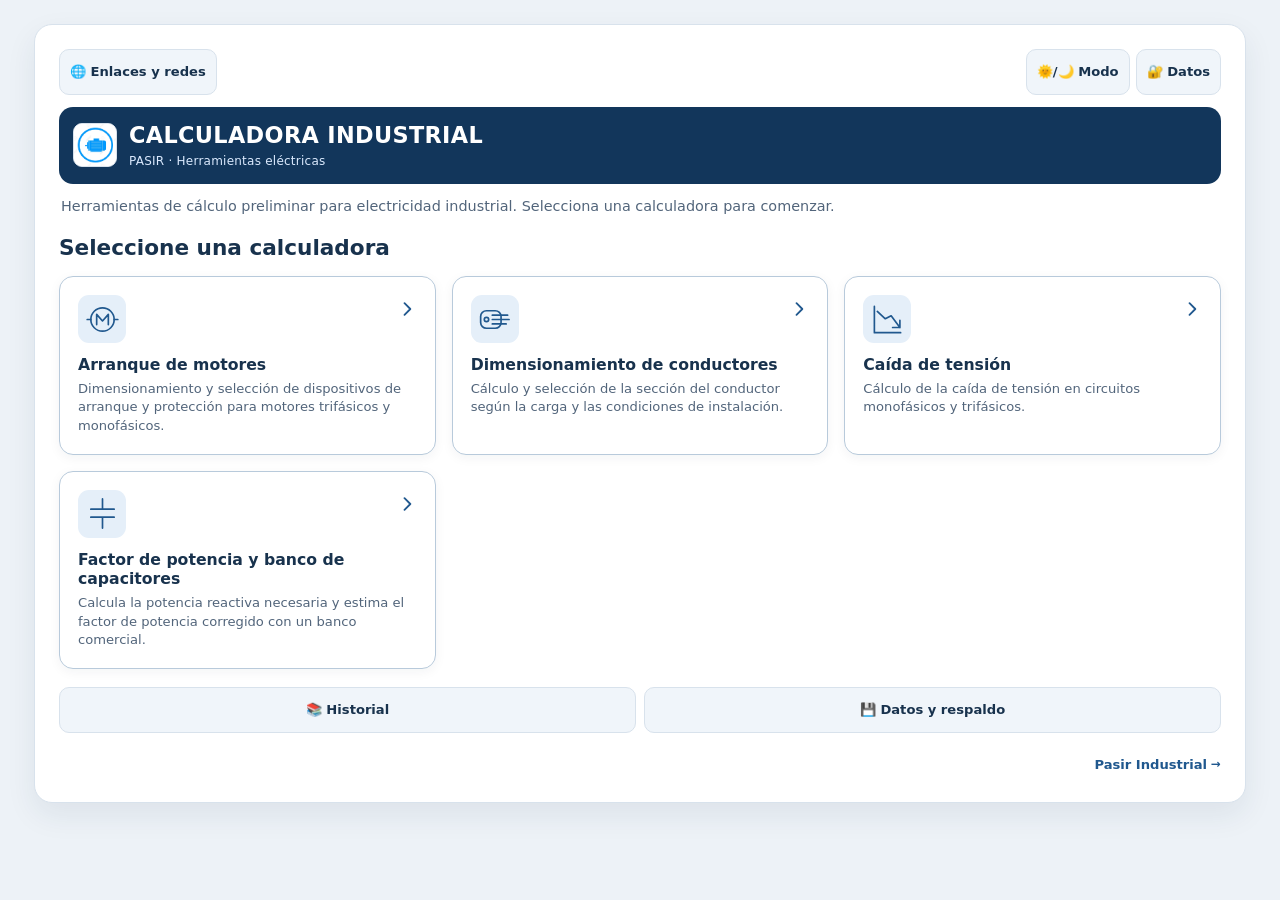
==== commit d9a3ad8f: "Rediseñar Calculadora Industrial con interfaz responsive y actualizar caché PWA" ====
--- a/index.html
+++ b/index.html
@@ -2,12 +2,13 @@
 <html lang="es">
 <head>
   <meta charset="UTF-8">
-  <title>Calculadora Industrial – Motor y Conductores</title>
-  <meta name="viewport" content="width=device-width, initial-scale=1.0">
+  <title>Calculadora Industrial · PASIR</title>
+  <meta name="viewport" content="width=device-width, initial-scale=1.0, viewport-fit=cover">
+  <meta name="theme-color" content="#12365b">
   <link rel="manifest" href="manifest.json">
   <script>
     if ('serviceWorker' in navigator) {
-      navigator.serviceWorker.register('service-worker.js')
+      navigator.serviceWorker.register('service-worker.js', { updateViaCache: 'none' })
         .then(() => console.log('Service Worker registrado ✅'))
         .catch(error => console.log('Service Worker error:', error));
     }
@@ -17,9 +18,9 @@
     window.addEventListener('beforeinstallprompt', (e) => {
       e.preventDefault();
       deferredPrompt = e;
-      const isMobile = /Android|iPhone|iPad|iPod/i.test(navigator.userAgent);
+      
       const installBtn = document.getElementById('installBtn');
-      if (isMobile && installBtn && !window.matchMedia('(display-mode: standalone)').matches) {
+      if (installBtn && !window.matchMedia('(display-mode: standalone)').matches) {
         installBtn.style.display = 'inline-flex';
       }
     });
@@ -950,10 +951,11 @@
     @media(max-width:560px){.pf-hero{align-items:flex-start}.pf-symbol{min-width:68px;height:68px;font-size:1.05rem}}
 
 </style>
+  <link rel="stylesheet" href="interfaz.css?v=3">
 </head>
-<body class="dark">
+<body class="light">
   <div class="contenedor">
-    <div class="app-shell">
+    <div class="app-shell" data-view="inicio">
       <div id="printHeader" class="print-only-report"></div>
       <div id="printFooter" class="print-only-report"></div>
       <div class="top-bar oculto-impresion">
@@ -989,22 +991,46 @@
         <img src="imagenes/logo.png" alt="Logo">
         <span>
           CALCULADORA INDUSTRIAL
-          <span class="subtitulo">Protecciones de motor · conductor · caída de tensión · PWA técnica</span>
+          <span class="subtitulo">PASIR · Herramientas eléctricas</span>
         </span>
       </h2>
 
       <div class="resumen-app oculto-impresion">
-        Herramienta de cálculo preliminar para trabajo técnico. Esta fase 3 agrega módulo independiente de caída de tensión, reporte de impresión más profesional y control local de respaldo / privacidad de datos.
+        Herramientas de cálculo preliminar para electricidad industrial. Selecciona una calculadora para comenzar.
       </div>
 
-      <div class="tabs oculto-impresion">
-        <button id="btnProtecciones" class="tab-btn activo" onclick="mostrarSeccion('protecciones')">⚙ Motor</button>
-        <button id="btnConductores" class="tab-btn" onclick="mostrarSeccion('conductores')">🔌 Conductor</button>
-        <button id="btnCaida" class="tab-btn" onclick="mostrarSeccion('caida')">📉 Caída de tensión</button>
-        <button id="btnFactor" class="tab-btn" onclick="mostrarSeccion('factor')">⚡ Factor de potencia</button>
+      <div id="menuCalculadoras" class="menu-calculadoras oculto-impresion">
+        <h3 id="tituloMenu" tabindex="-1">Seleccione una calculadora</h3>
+        <div class="calculadoras-grid">
+          <button type="button" id="btnProtecciones" class="calculadora-card" onclick="mostrarSeccion('protecciones')">
+            <span class="calculadora-icono"><svg viewBox="0 0 48 48" aria-hidden="true" focusable="false" fill="none" stroke="currentColor" stroke-width="2.3" stroke-linecap="round" stroke-linejoin="round"><circle cx="24" cy="24" r="16"/><path d="M3 24h5m32 0h5M16 31V17l8 9 8-9v14"/></svg></span>
+            <span class="calculadora-texto"><strong>Arranque de motores</strong><span>Dimensionamiento y selección de dispositivos de arranque y protección para motores trifásicos y monofásicos.</span></span>
+            <svg class="calculadora-flecha" viewBox="0 0 24 24" aria-hidden="true" fill="none" stroke="currentColor" stroke-width="2.2" stroke-linecap="round" stroke-linejoin="round"><path d="m9 5 7 7-7 7"/></svg>
+          </button>
+          <button type="button" id="btnConductores" class="calculadora-card" onclick="mostrarSeccion('conductores')">
+            <span class="calculadora-icono"><svg viewBox="0 0 48 48" aria-hidden="true" focusable="false" fill="none" stroke="currentColor" stroke-width="2.3" stroke-linecap="round" stroke-linejoin="round"><rect x="5" y="12" width="28" height="24" rx="8"/><path d="M21 18h21M21 24h23M21 30h19"/><circle cx="13" cy="24" r="3"/></svg></span>
+            <span class="calculadora-texto"><strong>Dimensionamiento de conductores</strong><span>Cálculo y selección de la sección del conductor según la carga y las condiciones de instalación.</span></span>
+            <svg class="calculadora-flecha" viewBox="0 0 24 24" aria-hidden="true" fill="none" stroke="currentColor" stroke-width="2.2" stroke-linecap="round" stroke-linejoin="round"><path d="m9 5 7 7-7 7"/></svg>
+          </button>
+          <button type="button" id="btnCaida" class="calculadora-card" onclick="mostrarSeccion('caida')">
+            <span class="calculadora-icono"><svg viewBox="0 0 48 48" aria-hidden="true" focusable="false" fill="none" stroke="currentColor" stroke-width="2.3" stroke-linecap="round" stroke-linejoin="round"><path d="M6 6v36h36M10 13l11 10 8-4 12 16m-10 0h10V25"/></svg></span>
+            <span class="calculadora-texto"><strong>Caída de tensión</strong><span>Cálculo de la caída de tensión en circuitos monofásicos y trifásicos.</span></span>
+            <svg class="calculadora-flecha" viewBox="0 0 24 24" aria-hidden="true" fill="none" stroke="currentColor" stroke-width="2.2" stroke-linecap="round" stroke-linejoin="round"><path d="m9 5 7 7-7 7"/></svg>
+          </button>
+          <button type="button" id="btnFactor" class="calculadora-card" onclick="mostrarSeccion('factor')">
+            <span class="calculadora-icono"><svg viewBox="0 0 48 48" aria-hidden="true" focusable="false" fill="none" stroke="currentColor" stroke-width="2.3" stroke-linecap="round" stroke-linejoin="round"><path d="M24 4v14M8 18h32M8 29h32M24 29v15"/></svg></span>
+            <span class="calculadora-texto"><strong>Factor de potencia y banco de capacitores</strong><span>Calcula la potencia reactiva necesaria y estima el factor de potencia corregido con un banco comercial.</span></span>
+            <svg class="calculadora-flecha" viewBox="0 0 24 24" aria-hidden="true" fill="none" stroke="currentColor" stroke-width="2.2" stroke-linecap="round" stroke-linejoin="round"><path d="m9 5 7 7-7 7"/></svg>
+          </button>
+        </div>
+        <div class="accesos-inicio"><button type="button" class="modo-btn" onclick="toggleHistorial(true); document.getElementById('historialPanel').scrollIntoView({block:'start'})">📚 Historial</button><button type="button" class="modo-btn" onclick="togglePanelDatos(true); document.getElementById('panelDatos').scrollIntoView({block:'start'})">💾 Datos y respaldo</button></div>
       </div>
-
-      <div id="seccionProtecciones">
+      <div id="navegacionCalculadora" class="navegacion-calculadora oculto-impresion" hidden>
+        <button type="button" class="volver-inicio" onclick="mostrarSeccion('inicio')">← Menú principal</button>
+        <h3 id="tituloCalculadora" tabindex="-1"></h3>
+      </div>
+
+      <div id="seccionProtecciones" style="display:none;">
         <div id="motorUxRoot">
           <div class="modo-calculo oculto-impresion">
             <button id="modoRapidoBtn" class="activo" type="button" onclick="setModoMotor('rapido')">⚡ Cálculo rápido</button>
@@ -1015,14 +1041,14 @@
           <details class="motor-card" open>
             <summary>1. Ver datos básicos del motor</summary>
             <div class="motor-card-body">
-              <div class="grupo-campo"><label for="potenciaHp">Potencia del motor (HP)</label><input type="number" id="potenciaHp" step="0.01" placeholder="Ej: 7.5" oninput="hpToKw()"><div class="info-unidad">Conversión automática a kW.</div><div class="error-msg" id="error-potenciaHp"></div></div>
-              <div class="grupo-campo"><label for="potenciaKw">Potencia del motor (kW)</label><input type="number" id="potenciaKw" step="0.01" placeholder="Ej: 5.6" oninput="kwToHp()"><div class="info-unidad">Conversión automática a HP.</div><div class="error-msg" id="error-potenciaKw"></div></div>
+              <div class="grupo-campo"><label for="potenciaHp">Potencia del motor (HP)</label><input type="number" inputmode="decimal" id="potenciaHp" step="0.01" placeholder="Ej: 7.5" oninput="hpToKw()"><div class="info-unidad">Conversión automática a kW.</div><div class="error-msg" id="error-potenciaHp"></div></div>
+              <div class="grupo-campo"><label for="potenciaKw">Potencia del motor (kW)</label><input type="number" inputmode="decimal" id="potenciaKw" step="0.01" placeholder="Ej: 5.6" oninput="kwToHp()"><div class="info-unidad">Conversión automática a HP.</div><div class="error-msg" id="error-potenciaKw"></div></div>
               <div class="grupo-campo"><label for="sistemaMotor">Sistema</label><select id="sistemaMotor" onchange="syncVoltageOptions()"><option value="3f" selected>Trifásico</option><option value="1f">Monofásico</option></select></div>
               <div class="grupo-campo"><label for="voltaje">Tensión de servicio (V)</label><select id="voltaje"></select></div>
               <div class="grupo-campo"><label for="normaMotor">Norma / criterio <span class="campo-ayuda" data-tip="IEC queda seleccionada por defecto para cálculo rápido, pero puedes cambiar a NEC. La norma modifica los criterios de selección de protección y sobrecarga.">i</span></label><select id="normaMotor" onchange="actualizarCamposNormaMotor()"><option value="iec" selected>IEC · IEC 60947 / IEC 60364</option><option value="nec">NEC · Artículo 430</option></select><div class="info-unidad">IEC es el valor predeterminado; no se asume de forma oculta.</div></div>
               <div class="grupo-campo"><label for="tipoCargaMotor">Tipo de carga <span class="campo-ayuda" data-tip="La app usa este dato para sugerir Ia/In, tiempo de aceleración y frecuencia de arranques. En Modo profesional podrás ajustar los valores.">i</span></label><select id="tipoCargaMotor" onchange="actualizarSugerenciasMotor()"><option value="bomba" selected>Bomba centrífuga</option><option value="ventilador">Ventilador</option><option value="compresor">Compresor</option><option value="transportador">Transportador</option><option value="triturador">Trituradora / molino</option><option value="elevador">Elevador</option><option value="otra">Otra / no especificada</option></select><div class="info-unidad" id="sugerenciaCargaMotor">Se aplicarán valores orientativos de arranque que puedes revisar en Modo profesional.</div></div>
-              <div class="grupo-campo"><label for="eficiencia">Eficiencia estimada (η) <span class="campo-ayuda" data-tip="Si no tienes el dato de placa, usa una estimación razonable. La corriente calculada depende directamente de este valor.">i</span></label><input type="number" id="eficiencia" value="0.90" min="0.5" max="1" step="0.01"><div class="error-msg" id="error-eficiencia"></div></div>
-              <div class="grupo-campo"><label for="fp">Factor de potencia (cos φ) <span class="campo-ayuda" data-tip="Relación entre potencia activa y aparente. Si no lo conoces, usa el valor de placa o una estimación conservadora.">i</span></label><input type="number" id="fp" value="0.85" min="0.1" max="1" step="0.01"><div class="error-msg" id="error-fp"></div></div>
+              <div class="grupo-campo"><label for="eficiencia">Eficiencia estimada (η) <span class="campo-ayuda" data-tip="Si no tienes el dato de placa, usa una estimación razonable. La corriente calculada depende directamente de este valor.">i</span></label><input type="number" inputmode="decimal" id="eficiencia" value="0.90" min="0.5" max="1" step="0.01"><div class="error-msg" id="error-eficiencia"></div></div>
+              <div class="grupo-campo"><label for="fp">Factor de potencia (cos φ) <span class="campo-ayuda" data-tip="Relación entre potencia activa y aparente. Si no lo conoces, usa el valor de placa o una estimación conservadora.">i</span></label><input type="number" inputmode="decimal" id="fp" value="0.85" min="0.1" max="1" step="0.01"><div class="error-msg" id="error-fp"></div></div>
               <div class="grupo-campo"><label for="arranque">Tipo de arranque</label><select id="arranque" onchange="actualizarSugerenciasMotor()"><option value="1">Directo</option><option value="estrella">Estrella-triángulo</option><option value="0.7">Arrancador suave</option><option value="vfd">Variador de frecuencia (VFD)</option></select></div>
             </div>
           </details>
@@ -1030,8 +1056,8 @@
           <details class="motor-card solo-profesional">
             <summary>2. Ver datos de placa y mecánicos</summary>
             <div class="motor-card-body">
-              <div class="grupo-campo"><label for="corrientePlaca">Corriente de placa (A) <span class="campo-ayuda" data-tip="Dato recomendado. Si lo ingresas, tendrá prioridad para contactor y protección de sobrecarga.">i</span></label><input type="number" id="corrientePlaca" step="0.1" min="0" placeholder="Ej: 28.4"><div class="error-msg" id="error-corrientePlaca"></div></div>
-              <div class="grupo-campo"><label for="rpmMotor">Velocidad nominal (rpm) <span class="campo-ayuda" data-tip="Velocidad mecánica indicada en placa. Permite estimar deslizamiento si también se conoce frecuencia y número de polos.">i</span></label><input type="number" id="rpmMotor" step="1" min="0" placeholder="Ej: 1750"></div>
+              <div class="grupo-campo"><label for="corrientePlaca">Corriente de placa (A) <span class="campo-ayuda" data-tip="Dato recomendado. Si lo ingresas, tendrá prioridad para contactor y protección de sobrecarga.">i</span></label><input type="number" inputmode="decimal" id="corrientePlaca" step="0.1" min="0" placeholder="Ej: 28.4"><div class="error-msg" id="error-corrientePlaca"></div></div>
+              <div class="grupo-campo"><label for="rpmMotor">Velocidad nominal (rpm) <span class="campo-ayuda" data-tip="Velocidad mecánica indicada en placa. Permite estimar deslizamiento si también se conoce frecuencia y número de polos.">i</span></label><input type="number" inputmode="numeric" id="rpmMotor" step="1" min="0" placeholder="Ej: 1750"></div>
               <div class="grupo-campo"><label for="frecuenciaMotor">Frecuencia (Hz)</label><select id="frecuenciaMotor"><option value="60" selected>60 Hz</option><option value="50">50 Hz</option></select></div>
               <div class="grupo-campo"><label for="polosMotor">Número de polos</label><select id="polosMotor"><option value="2">2 polos</option><option value="4" selected>4 polos</option><option value="6">6 polos</option><option value="8">8 polos</option><option value="10">10 polos</option><option value="12">12 polos</option></select></div>
               <div class="grupo-campo"><label for="regimenMotor">Régimen de servicio</label><select id="regimenMotor"><option value="S1" selected>S1 · Servicio continuo</option><option value="S2">S2 · Corta duración</option><option value="S3">S3 · Intermitente periódico</option><option value="S4">S4 · Intermitente con arranque</option></select></div>
@@ -1041,9 +1067,9 @@
           <details class="motor-card solo-profesional">
             <summary>3. Ver características de arranque</summary>
             <div class="motor-card-body">
-              <div class="grupo-campo"><label for="relacionArranque">Corriente de arranque Ia/In <span class="campo-ayuda" data-tip="Cuántas veces la corriente nominal demanda el motor durante el arranque. Si no conoces el dato, la app usa un valor orientativo según el tipo de arranque.">i</span></label><input type="number" id="relacionArranque" value="6" step="0.1" min="1" max="20"><div class="estimacion-badge">Editable · puede ser estimado</div><div class="error-msg" id="error-relacionArranque"></div></div>
-              <div class="grupo-campo"><label for="tiempoArranque">Tiempo de aceleración (s) <span class="campo-ayuda" data-tip="Tiempo aproximado desde reposo hasta velocidad de régimen. Influye en la clase del relé y coordinación de protecciones.">i</span></label><input type="number" id="tiempoArranque" value="5" step="0.5" min="0.5" max="120"><div class="error-msg" id="error-tiempoArranque"></div></div>
-              <div class="grupo-campo"><label for="arranquesHora">Arranques por hora</label><input type="number" id="arranquesHora" value="4" step="1" min="0" max="120"></div>
+              <div class="grupo-campo"><label for="relacionArranque">Corriente de arranque Ia/In <span class="campo-ayuda" data-tip="Cuántas veces la corriente nominal demanda el motor durante el arranque. Si no conoces el dato, la app usa un valor orientativo según el tipo de arranque.">i</span></label><input type="number" inputmode="decimal" id="relacionArranque" value="6" step="0.1" min="1" max="20"><div class="estimacion-badge">Editable · puede ser estimado</div><div class="error-msg" id="error-relacionArranque"></div></div>
+              <div class="grupo-campo"><label for="tiempoArranque">Tiempo de aceleración (s) <span class="campo-ayuda" data-tip="Tiempo aproximado desde reposo hasta velocidad de régimen. Influye en la clase del relé y coordinación de protecciones.">i</span></label><input type="number" inputmode="decimal" id="tiempoArranque" value="5" step="0.5" min="0.5" max="120"><div class="error-msg" id="error-tiempoArranque"></div></div>
+              <div class="grupo-campo"><label for="arranquesHora">Arranques por hora</label><input type="number" inputmode="numeric" id="arranquesHora" value="4" step="1" min="0" max="120"></div>
               <div class="grupo-campo" id="campoPosicionRele" style="display:none;"><label for="posicionRele">Relé térmico en estrella-triángulo</label><select id="posicionRele"><option value="delta" selected>Dentro del delta (≈ 0.58 × In)</option><option value="linea">En línea (≈ 1.00 × In)</option></select></div>
             </div>
           </details>
@@ -1051,20 +1077,21 @@
           <details class="motor-card solo-profesional">
             <summary>4. Ver norma y coordinación avanzada</summary>
             <div class="motor-card-body">
-              <div class="grupo-campo"><label for="iccDisponible">Icc disponible (kA) <span class="campo-ayuda" data-tip="Corriente de cortocircuito disponible en el punto de instalación. Sirve para comprobar el poder de corte mínimo Icu/Icn.">i</span></label><input type="number" id="iccDisponible" step="0.1" min="0" placeholder="Ej: 10"></div>
+              <div class="grupo-campo"><label for="iccDisponible">Icc disponible (kA) <span class="campo-ayuda" data-tip="Corriente de cortocircuito disponible en el punto de instalación. Sirve para comprobar el poder de corte mínimo Icu/Icn.">i</span></label><input type="number" inputmode="decimal" id="iccDisponible" step="0.1" min="0" placeholder="Ej: 10"></div>
               <div class="grupo-campo"><label for="tensionBobina">Tensión de bobina / mando</label><select id="tensionBobina"><option value="24VDC">24 VDC</option><option value="24VAC">24 VAC</option><option value="110VAC">110 VAC</option><option value="220VAC" selected>220 VAC</option><option value="380VAC">380 VAC</option></select></div>
               <div class="grupo-campo"><label for="coordinacionIEC">Coordinación IEC</label><select id="coordinacionIEC"><option value="tipo1" selected>Tipo 1</option><option value="tipo2">Tipo 2</option></select></div>
-              <div class="grupo-campo" id="campoFlcNec" style="display:none;"><label for="flcNec">FLC de tabla NEC 430 (A)</label><input type="number" id="flcNec" step="0.1" min="0" placeholder="Ej: 27.0"><div class="error-msg" id="error-flcNec"></div></div>
-              <div id="camposNecMotor" style="display:none;"><div class="grupo-campo"><label for="serviceFactor">Service Factor (SF)</label><input type="number" id="serviceFactor" value="1.00" step="0.01" min="1" max="1.5"></div><div class="grupo-campo"><label for="tempRiseMotor">Elevación de temperatura de placa</label><select id="tempRiseMotor"><option value="unknown" selected>No indicada / desconocida</option><option value="40">40 °C o menor</option><option value="gt40">Mayor de 40 °C</option></select></div></div>
+              <div class="grupo-campo" id="campoFlcNec" style="display:none;"><label for="flcNec">FLC de tabla NEC 430 (A)</label><input type="number" inputmode="decimal" id="flcNec" step="0.1" min="0" placeholder="Ej: 27.0"><div class="error-msg" id="error-flcNec"></div></div>
+              <div id="camposNecMotor" style="display:none;"><div class="grupo-campo"><label for="serviceFactor">Service Factor (SF)</label><input type="number" inputmode="decimal" id="serviceFactor" value="1.00" step="0.01" min="1" max="1.5"></div><div class="grupo-campo"><label for="tempRiseMotor">Elevación de temperatura de placa</label><select id="tempRiseMotor"><option value="unknown" selected>No indicada / desconocida</option><option value="40">40 °C o menor</option><option value="gt40">Mayor de 40 °C</option></select></div></div>
             </div>
           </details>
         </div>
 
         <div class="botones oculto-impresion"><button type="button" onclick="calcularProtecciones()">Calcular</button><button type="button" class="secundario" onclick="limpiarProtecciones()">Limpiar</button><button type="button" class="secundario" onclick="imprimirSeccion('protecciones')">🖨 Imprimir / Guardar PDF</button></div>
-        <div id="resultadoProtecciones" class="resultado"></div>
+        <div id="resultadoProtecciones" class="resultado" role="region" aria-label="Resultados del cálculo" tabindex="-1"></div>
       </div>
 
-      <div id="seccionConductores" style="display:none;">
+      <div id="seccionConductores" class="formulario-directo" style="display:none;">
+        <div class="campos-grid">
         <div class="grupo-campo">
           <label for="sistemaConductor">Sistema</label>
           <select id="sistemaConductor" onchange="syncVoltageOptions()">
@@ -1086,7 +1113,7 @@
 
         <div class="grupo-campo">
           <label for="corrienteCond">Corriente nominal del circuito In (A)</label>
-          <input type="number" id="corrienteCond" step="0.1" placeholder="Ej: 18.5">
+          <input type="number" inputmode="decimal" id="corrienteCond" step="0.1" placeholder="Ej: 18.5">
           <div class="info-unidad">Ingresa la corriente nominal real del circuito o motor.</div>
           <div class="error-msg" id="error-corrienteCond"></div>
         </div>
@@ -1110,7 +1137,7 @@
 
         <div class="grupo-campo">
           <label for="longitud">Longitud del circuito (ida) en metros</label>
-          <input type="number" id="longitud" step="1" placeholder="Ej: 35">
+          <input type="number" inputmode="numeric" id="longitud" step="1" placeholder="Ej: 35">
           <div class="error-msg" id="error-longitud"></div>
         </div>
 
@@ -1124,7 +1151,7 @@
 
         <div class="grupo-campo">
           <label for="caidaMax">Caída de tensión máxima permitida (%)</label>
-          <input type="number" id="caidaMax" value="3" min="1" max="10" step="0.1">
+          <input type="number" inputmode="decimal" id="caidaMax" value="3" min="1" max="10" step="0.1">
           <div class="info-unidad">Referencia típica CNE/IEC: 3% para alimentadores de motor, 5% máximo total.</div>
           <div class="error-msg" id="error-caidaMax"></div>
         </div>
@@ -1172,19 +1199,20 @@
           <div class="info-unidad">Se usa para aplicar un factor de agrupamiento aproximado.</div>
         </div>
 
+        </div>
         <div class="botones oculto-impresion">
           <button type="button" onclick="calcularConductor()">Calcular conductor</button>
           <button type="button" class="secundario" onclick="limpiarConductores()">Limpiar</button>
           <button type="button" class="secundario" onclick="imprimirSeccion('conductores')">🖨 Imprimir / Guardar PDF</button>
         </div>
 
-        <div id="resultadoConductor" class="resultado"></div>
+        <div id="resultadoConductor" class="resultado" role="region" aria-label="Resultados del cálculo" tabindex="-1"></div>
       </div>
 
       <div id="seccionFactor" style="display:none;">
         <div class="pf-hero">
           <div>
-            <span class="pf-kicker">POWER QUALITY</span>
+            <span class="pf-kicker">CALIDAD DE ENERGÍA</span>
             <h3>Corrección del factor de potencia</h3>
             <p>Dimensiona un banco de condensadores para motor individual o instalación general y revisa su efecto sobre corriente, reactiva y capacitancia.</p>
           </div>
@@ -1195,11 +1223,11 @@
           <summary>1. Ver datos de la carga</summary>
           <div class="motor-card-body">
             <div class="grupo-campo"><label for="modoPF">Aplicación</label><select id="modoPF" onchange="actualizarModoPF()"><option value="motor" selected>Motor individual</option><option value="general">Banco general / instalación</option></select></div>
-            <div class="grupo-campo" id="campoPotMotorPF"><label for="potMotorPF">Potencia mecánica del motor (kW)</label><input type="number" id="potMotorPF" step="0.01" min="0" placeholder="Ej: 30"><div class="info-unidad">Para motor individual se convierte a potencia activa eléctrica usando la eficiencia.</div></div>
-            <div class="grupo-campo" id="campoEficienciaPF"><label for="eficienciaPF">Eficiencia del motor η</label><input type="number" id="eficienciaPF" value="0.92" min="0.5" max="1" step="0.01"></div>
-            <div class="grupo-campo" id="campoPotGeneralPF" style="display:none;"><label for="potActivaPF">Potencia activa de la instalación (kW)</label><input type="number" id="potActivaPF" step="0.01" min="0" placeholder="Ej: 120"></div>
+            <div class="grupo-campo" id="campoPotMotorPF"><label for="potMotorPF">Potencia mecánica del motor (kW)</label><input type="number" inputmode="decimal" id="potMotorPF" step="0.01" min="0" placeholder="Ej: 30"><div class="info-unidad">Para motor individual se convierte a potencia activa eléctrica usando la eficiencia.</div></div>
+            <div class="grupo-campo" id="campoEficienciaPF"><label for="eficienciaPF">Eficiencia del motor η</label><input type="number" inputmode="decimal" id="eficienciaPF" value="0.92" min="0.5" max="1" step="0.01"></div>
+            <div class="grupo-campo" id="campoPotGeneralPF" style="display:none;"><label for="potActivaPF">Potencia activa de la instalación (kW)</label><input type="number" inputmode="decimal" id="potActivaPF" step="0.01" min="0" placeholder="Ej: 120"></div>
             <div class="grupo-campo"><label for="sistemaPF">Sistema</label><select id="sistemaPF"><option value="3f" selected>Trifásico</option><option value="1f">Monofásico</option></select></div>
-            <div class="grupo-campo"><label for="voltajePF">Tensión de servicio (V)</label><input type="number" id="voltajePF" value="380" step="1" min="1"></div>
+            <div class="grupo-campo"><label for="voltajePF">Tensión de servicio (V)</label><input type="number" inputmode="numeric" id="voltajePF" value="380" step="1" min="1"></div>
             <div class="grupo-campo"><label for="frecuenciaPF">Frecuencia</label><select id="frecuenciaPF"><option value="60" selected>60 Hz</option><option value="50">50 Hz</option></select></div>
           </div>
         </details>
@@ -1207,9 +1235,9 @@
         <details class="motor-card" open>
           <summary>2. Ver objetivo de compensación</summary>
           <div class="motor-card-body">
-            <div class="grupo-campo"><label for="fpActualPF">Factor de potencia actual</label><input type="number" id="fpActualPF" value="0.80" min="0.1" max="0.999" step="0.01"></div>
-            <div class="grupo-campo"><label for="fpObjetivoPF">Factor de potencia objetivo</label><input type="number" id="fpObjetivoPF" value="0.95" min="0.5" max="0.999" step="0.01"></div>
-            <div class="grupo-campo" id="campoI0PF"><label for="corrienteVacioPF">Corriente en vacío I₀ (A) <span class="campo-ayuda" data-tip="Opcional. Permite verificar que la corriente del condensador quede por debajo de aproximadamente 90% de la corriente en vacío del motor.">i</span></label><input type="number" id="corrienteVacioPF" step="0.1" min="0" placeholder="Opcional"></div>
+            <div class="grupo-campo"><label for="fpActualPF">Factor de potencia actual</label><input type="number" inputmode="decimal" id="fpActualPF" value="0.80" min="0.1" max="0.999" step="0.01"></div>
+            <div class="grupo-campo"><label for="fpObjetivoPF">Factor de potencia objetivo</label><input type="number" inputmode="decimal" id="fpObjetivoPF" value="0.95" min="0.5" max="0.999" step="0.01"></div>
+            <div class="grupo-campo" id="campoI0PF"><label for="corrienteVacioPF">Corriente en vacío I₀ (A) <span class="campo-ayuda" data-tip="Opcional. Permite verificar que la corriente del condensador quede por debajo de aproximadamente 90% de la corriente en vacío del motor.">i</span></label><input type="number" inputmode="decimal" id="corrienteVacioPF" step="0.1" min="0" placeholder="Opcional"></div>
             <div class="grupo-campo"><label for="armonicosPF">¿Hay VFD, UPS, rectificadores u otras cargas no lineales importantes?</label><select id="armonicosPF"><option value="no" selected>No / no significativo</option><option value="si">Sí / hay armónicos relevantes</option></select></div>
           </div>
         </details>
@@ -1223,10 +1251,11 @@
         </details>
 
         <div class="botones oculto-impresion"><button type="button" onclick="calcularFactorPotencia()">Calcular banco</button><button type="button" class="secundario" onclick="limpiarFactorPotencia()">Limpiar</button><button type="button" class="secundario" onclick="imprimirSeccion('factor')">🖨 Imprimir / Guardar PDF</button></div>
-        <div id="resultadoFactor" class="resultado"></div>
+        <div id="resultadoFactor" class="resultado" role="region" aria-label="Resultados del cálculo" tabindex="-1"></div>
       </div>
 
-      <div id="seccionCaida" style="display:none;">
+      <div id="seccionCaida" class="formulario-directo" style="display:none;">
+        <div class="campos-grid">
         <div class="grupo-campo">
           <label for="sistemaCaida">Sistema</label>
           <select id="sistemaCaida" onchange="syncVoltageOptions()">
@@ -1237,7 +1266,7 @@
 
         <div class="grupo-campo">
           <label for="corrienteCaida">Corriente de carga (A)</label>
-          <input type="number" id="corrienteCaida" step="0.1" placeholder="Ej: 28.5">
+          <input type="number" inputmode="decimal" id="corrienteCaida" step="0.1" placeholder="Ej: 28.5">
           <div class="error-msg" id="error-corrienteCaida"></div>
         </div>
 
@@ -1249,7 +1278,7 @@
 
         <div class="grupo-campo">
           <label for="longitudCaida">Longitud del circuito (ida) en metros</label>
-          <input type="number" id="longitudCaida" step="1" placeholder="Ej: 45">
+          <input type="number" inputmode="numeric" id="longitudCaida" step="1" placeholder="Ej: 45">
           <div class="error-msg" id="error-longitudCaida"></div>
         </div>
 
@@ -1295,17 +1324,18 @@
 
         <div class="grupo-campo">
           <label for="caidaObjetivo">Caída objetivo máxima (%)</label>
-          <input type="number" id="caidaObjetivo" value="3" min="0.5" max="10" step="0.1">
+          <input type="number" inputmode="decimal" id="caidaObjetivo" value="3" min="0.5" max="10" step="0.1">
           <div class="error-msg" id="error-caidaObjetivo"></div>
         </div>
 
+        </div>
         <div class="botones oculto-impresion">
           <button type="button" onclick="calcularCaida()">Calcular caída</button>
           <button type="button" class="secundario" onclick="limpiarCaida()">Limpiar</button>
           <button type="button" class="secundario" onclick="imprimirSeccion('caida')">🖨 Imprimir / Guardar PDF</button>
         </div>
 
-        <div id="resultadoCaida" class="resultado"></div>
+        <div id="resultadoCaida" class="resultado" role="region" aria-label="Resultados del cálculo" tabindex="-1"></div>
       </div>
 
       <div id="historialPanel" class="historial-panel oculto-impresion">
@@ -1406,7 +1436,7 @@
     function aplicarModoGuardado() {
       const modo = localStorage.getItem(STORAGE_MODE_KEY);
       document.body.classList.remove('light', 'dark');
-      document.body.classList.add(modo === 'light' ? 'light' : 'dark');
+      document.body.classList.add(modo === 'dark' ? 'dark' : 'light');
     }
 
     function toggleModo() {
@@ -1431,19 +1461,18 @@
         caida: document.getElementById("seccionCaida"),
         factor: document.getElementById("seccionFactor")
       };
-      const buttons = {
-        protecciones: document.getElementById("btnProtecciones"),
-        conductores: document.getElementById("btnConductores"),
-        caida: document.getElementById("btnCaida"),
-        factor: document.getElementById("btnFactor")
-      };
-
-      Object.values(sections).forEach(sec => { if (sec) sec.style.display = "none"; });
-      Object.values(buttons).forEach(btn => { if (btn) btn.classList.remove("activo"); });
-
-      const key = sections[seccion] ? seccion : 'protecciones';
-      sections[key].style.display = "block";
-      buttons[key].classList.add("activo");
+      const titles = {"protecciones":"Arranque de motores","conductores":"Dimensionamiento de conductores","caida":"Caída de tensión","factor":"Factor de potencia y banco de capacitores"};
+      const menu = document.getElementById('menuCalculadoras');
+      const nav = document.getElementById('navegacionCalculadora');
+      const key = Object.prototype.hasOwnProperty.call(sections,seccion) ? seccion : 'inicio';
+      Object.entries(sections).forEach(([name,sec]) => { sec.style.display = name === key ? 'block' : 'none'; });
+      document.querySelector('.app-shell').dataset.view = key;
+      menu.hidden = key !== 'inicio';
+      nav.hidden = key === 'inicio';
+      const heading = document.getElementById(key === 'inicio' ? 'tituloMenu' : 'tituloCalculadora');
+      if (key !== 'inicio') heading.textContent = titles[key];
+      window.scrollTo(0,0);
+      heading.focus({preventScroll:true});
     }
 
     function setError(id, message) {
@@ -1537,7 +1566,7 @@
         formData: isLocalSaveEnabled() ? JSON.parse(localStorage.getItem(STORAGE_DATA_KEY) || '{}') : {},
         history: isLocalSaveEnabled() ? getHistory() : [],
         preferences: {
-          mode: localStorage.getItem(STORAGE_MODE_KEY) || 'dark'
+          mode: localStorage.getItem(STORAGE_MODE_KEY) || 'light'
         }
       };
       const blob = new Blob([JSON.stringify(payload, null, 2)], { type: 'application/json' });
@@ -1668,6 +1697,10 @@
       } else if (item.tipo === 'conductores') {
         mostrarSeccion('conductores');
         calcularConductor();
+      } else if (item.tipo === 'factor') {
+        mostrarSeccion('factor');
+        actualizarModoPF();
+        calcularFactorPotencia();
       } else {
         mostrarSeccion('caida');
         calcularCaida();
@@ -1683,7 +1716,7 @@
       }
       const data = getHistory();
       if (!data.length) {
-        lista.innerHTML = '<div class="hist-empty">Aún no hay cálculos guardados. Cuando calcules motor, conductor o caída de tensión, aparecerán aquí.</div>';
+        lista.innerHTML = '<div class="hist-empty">Aún no hay cálculos guardados. Los resultados de las calculadoras aparecerán aquí.</div>';
         return;
       }
       lista.innerHTML = data.map((item, index) => `
@@ -2916,6 +2949,7 @@
       actualizarCamposNormaMotor();
       actualizarSugerenciasMotor();
       setModoMotor(localStorage.getItem('modoMotorPASIR') || 'rapido');
+      actualizarModoPF();
       const arranqueActual = document.getElementById('arranque')?.value;
       if (arranqueActual === 'estrella') document.getElementById('campoPosicionRele').style.display = 'block';
       toggleSocialLinks(isLocalSaveEnabled() && localStorage.getItem(STORAGE_SOCIAL_KEY) === '1');
--- a/interfaz.css
+++ b/interfaz.css
@@ -0,0 +1,89 @@
+/* PASIR · UI responsive. Presentation only; original calculation code stays intact. */
+@media screen {
+  :root { color-scheme: dark; }
+  body.light { color-scheme: light; --bg-main:#edf2f7; --bg-panel:#fff; --bg-panel-soft:#f0f5fa; --bg-card:#fff; --bg-input:#fff; --text-main:#18324d; --text-soft:#52657b; --line:#d8e2ec; --line-strong:#b8cadb; --accent:#20588e; --accent-2:#16436e; --shadow:0 12px 30px rgba(21,49,82,.08); background:var(--bg-main); }
+  body.dark { background:#071019; }
+  body { min-width:0; padding:env(safe-area-inset-top,0px) env(safe-area-inset-right,0px) env(safe-area-inset-bottom,0px) env(safe-area-inset-left,0px); line-height:1.5; }
+  [hidden] { display:none !important; }
+  .contenedor { width:100%; max-width:1260px; margin:0 auto; padding:12px; }
+  .app-shell { padding:16px; border-radius:18px; overflow:visible; min-width:0; background:var(--bg-panel); border-color:var(--line); box-shadow:var(--shadow); }
+  body.light .app-shell { background:#fff; }
+  .app-shell::before { display:none; }
+  .app-shell > * { min-width:0; }
+  .app-shell:not([data-view="inicio"]) { max-width:1000px; margin-inline:auto; }
+  h2 { margin:0 0 12px; border:0; background:#12365b; color:white; border-radius:14px; padding:14px; text-transform:none; letter-spacing:.015em; font-size:clamp(1.05rem,2vw,1.4rem); }
+  h2 img { width:44px; height:44px; border-radius:9px; flex:none; background:white; object-fit:contain; }
+  h2>span { min-width:0; overflow-wrap:anywhere; }
+  .subtitulo { display:block; color:#dbeafe; font-size:.75rem; margin-top:4px; line-height:1.4; font-weight:500; }
+  .resumen-app, body.light .resumen-app { padding:0 2px 12px; border:0; border-radius:0; background:transparent; margin:0; font-size:.9rem; }
+  .app-shell:not([data-view="inicio"])>.resumen-app { display:none; }
+  .top-bar { gap:8px; flex-direction:row; align-items:flex-start; flex-wrap:wrap; margin:0 0 12px; }
+  .top-actions { flex:1; justify-content:flex-end; flex-wrap:wrap; min-width:0; }
+  .social-panel { flex:0 1 auto; max-width:100%; min-width:0; }
+  .top-social-links { border-radius:10px; }
+  .top-icon-btn { min-width:44px; min-height:44px; }
+  .modo-btn,.tab-btn,.botones button,.modo-calculo button { min-height:46px; min-width:0; border-radius:10px; line-height:1.35; overflow-wrap:anywhere; }
+  .modo-btn { font-size:.82rem; padding:8px 10px; }
+  .top-actions .modo-btn { min-width:0; }
+  button:focus-visible, a:focus-visible, summary:focus-visible, [tabindex="0"]:focus-visible { outline:3px solid var(--accent); outline-offset:3px; }
+  h3[tabindex="-1"]:focus { outline:none; }
+  .menu-calculadoras { padding-top:5px; }
+  #tituloMenu, #tituloCalculadora { margin:0 0 14px; font-size:clamp(1.05rem,2vw,1.35rem); line-height:1.3; color:var(--text-main); }
+  .calculadoras-grid { display:grid; grid-template-columns:minmax(0,1fr); gap:12px; }
+  .calculadora-card { width:100%; min-width:0; display:flex; flex-direction:row; align-items:center; gap:12px; text-align:left; padding:16px 12px; color:var(--text-main); background:var(--bg-card); border:1px solid var(--line-strong); border-radius:14px; box-shadow:0 3px 12px rgba(12,42,67,.05); cursor:pointer; line-height:1.42; -webkit-tap-highlight-color:transparent; }
+  .calculadora-icono { display:grid; place-items:center; width:48px; height:48px; flex:0 0 48px; border-radius:11px; color:#94ddff; background:#18374e; }
+  body.light .calculadora-icono { color:#20588e; background:#e5eff9; }
+  .calculadora-icono svg { width:35px; height:35px; }
+  .calculadora-texto { flex:1; min-width:0; }
+  .calculadora-texto strong { display:block; font-size:.98rem; line-height:1.25; margin:0 0 5px; overflow-wrap:anywhere; }
+  .calculadora-texto>span { display:block; font-size:.82rem; font-weight:400; color:var(--text-soft); overflow-wrap:anywhere; }
+  .calculadora-flecha { width:20px; height:20px; flex:0 0 20px; color:var(--accent); }
+  .accesos-inicio { display:flex; gap:8px; flex-wrap:wrap; margin-top:18px; }
+  .accesos-inicio button { flex:1 1 140px; }
+  .navegacion-calculadora { position:sticky; top:env(safe-area-inset-top,0px); z-index:5; padding:10px 0; margin-bottom:10px; background:var(--bg-panel); border-bottom:1px solid var(--line); }
+  .volver-inicio { min-height:46px; background:var(--bg-panel-soft); color:var(--text-main); border:1px solid var(--line); border-radius:10px; padding:8px 14px; cursor:pointer; font-weight:700; margin-bottom:9px; }
+  #tituloCalculadora { margin-bottom:0; }
+  .grupo-campo,body.light .grupo-campo { margin:0; padding:12px; min-width:0; background:var(--bg-card); border-radius:10px; box-shadow:none; border-color:var(--line); }
+  .grupo-campo label { font-size:.9rem; line-height:1.42; text-transform:none; letter-spacing:0; margin-bottom:8px; overflow-wrap:anywhere; }
+  input:not([type="checkbox"]):not([type="file"]), select { max-width:100%; min-width:0; min-height:48px; border-radius:8px; font-size:16px; padding:10px; }
+  .info-unidad { font-size:.82rem; overflow-wrap:anywhere; }
+  .campos-grid,.motor-card-body { display:grid; grid-template-columns:minmax(0,1fr); gap:10px; align-items:start; }
+  .motor-card { border-radius:12px; box-shadow:none; }
+  .motor-card summary { min-height:48px; text-transform:none; letter-spacing:0; padding:12px; gap:8px; font-size:.95rem; }
+  .motor-card-body { padding:12px; }
+  .modo-calculo { gap:8px; margin:8px 0; }
+  .modo-calculo button { flex:1 1 125px; min-width:0; font-size:.86rem; box-shadow:none; }
+  body.light .modo-calculo button.activo { background:#20588e; color:white; border-color:#20588e; }
+  .botones { gap:8px; margin-top:16px; }
+  .botones button { flex:1 1 148px; min-width:0; box-shadow:none; padding:12px 10px; }
+  .resultado,body.light .resultado { min-width:0; padding:12px; border-radius:12px; background:var(--bg-panel); box-shadow:0 5px 18px rgba(15,23,42,.06); overflow-wrap:anywhere; }
+  .resultado-cabecera { flex-wrap:wrap; padding:10px; border-radius:10px; }
+  .resumen-grid,.resultado-grid,.panel-grid { grid-template-columns:minmax(0,1fr); gap:10px; }
+  .resultado-resumen,.dato-box,.resultado-chip,.proteccion { min-width:0; border-radius:10px; box-shadow:none; overflow-wrap:anywhere; }
+  .resultado-resumen { padding:12px; }
+  .dato-box,.resultado-chip { border-left:3px solid var(--accent); padding:12px; }
+  .dato-box strong,.resultado-chip strong { font-size:1.12rem; line-height:1.3; font-variant-numeric:tabular-nums; }
+  .dato-box small,.resultado-chip small { text-transform:none; letter-spacing:0; font-size:.8rem; color:var(--text-soft); }
+  .proteccion { padding:12px; gap:10px; flex-wrap:wrap; }
+  .proteccion img { max-width:48px; }
+  .proteccion>div { flex:1 1 165px; min-width:0; }
+  table { table-layout:fixed; width:100%; max-width:100%; font-size:.78rem; overflow-wrap:anywhere; }
+  th,td { padding:7px 3px; }
+  img { max-width:100%; }
+  .pf-hero { padding:12px; gap:10px; flex-wrap:wrap; border-radius:12px; box-shadow:none; }
+  .pf-hero>div:first-child { flex:1 1 175px; min-width:0; }
+  .pf-hero h3 { font-size:1rem; }
+  .pf-symbol { min-width:54px; height:54px; flex:0 0 54px; font-size:1rem; border-radius:10px; background:#20588e; color:#fff; box-shadow:none; }
+  .historial-panel,.panel-utilidades,.hist-item { border-radius:12px; min-width:0; overflow-wrap:anywhere; }
+  .historial-panel,.panel-utilidades { scroll-margin-top:120px; }
+  .hist-item-actions button { flex:1 1 auto; }
+  .campo-ayuda:hover:after { width:min(230px,65vw); left:0; right:auto; top:24px; }
+  .footer-app { margin-top:18px; }
+  @media (max-width:359px) { .contenedor { padding:6px; } .app-shell { padding:10px; } .calculadora-card { gap:8px; padding:12px 8px; } .calculadora-icono { width:40px;height:40px;flex-basis:40px; } .calculadora-icono svg { width:30px;height:30px; } .calculadora-flecha { width:16px;height:16px;flex-basis:16px; } }
+  @media (min-width:480px) { .resumen-grid,.resultado-grid,.panel-grid { grid-template-columns:repeat(2,minmax(0,1fr)); } }
+  @media (min-width:600px) { .contenedor { padding:24px; } .app-shell { padding:24px; } .calculadoras-grid { grid-template-columns:repeat(2,minmax(0,1fr)); gap:16px; } .calculadora-card { padding:18px; } .campos-grid,.motor-card-body { grid-template-columns:repeat(2,minmax(0,1fr)); } }
+  @media (min-width:1000px) { .calculadoras-grid { grid-template-columns:repeat(3,minmax(0,1fr)); } .calculadora-card { min-height:172px; flex-direction:column; align-items:flex-start; position:relative; } .calculadora-flecha { position:absolute; top:22px; right:18px; } .resultado-grid { grid-template-columns:repeat(3,minmax(0,1fr)); } }
+  @media (hover:hover) { .calculadora-card:hover { border-color:var(--accent); box-shadow:0 5px 18px rgba(26,75,115,.12); } }
+  @media (prefers-reduced-motion:reduce) { *,*::before,*::after { animation-duration:.01ms !important; transition-duration:.01ms !important; scroll-behavior:auto !important; } }
+}
+@media print { .menu-calculadoras,.navegacion-calculadora,.accesos-inicio { display:none !important; } }
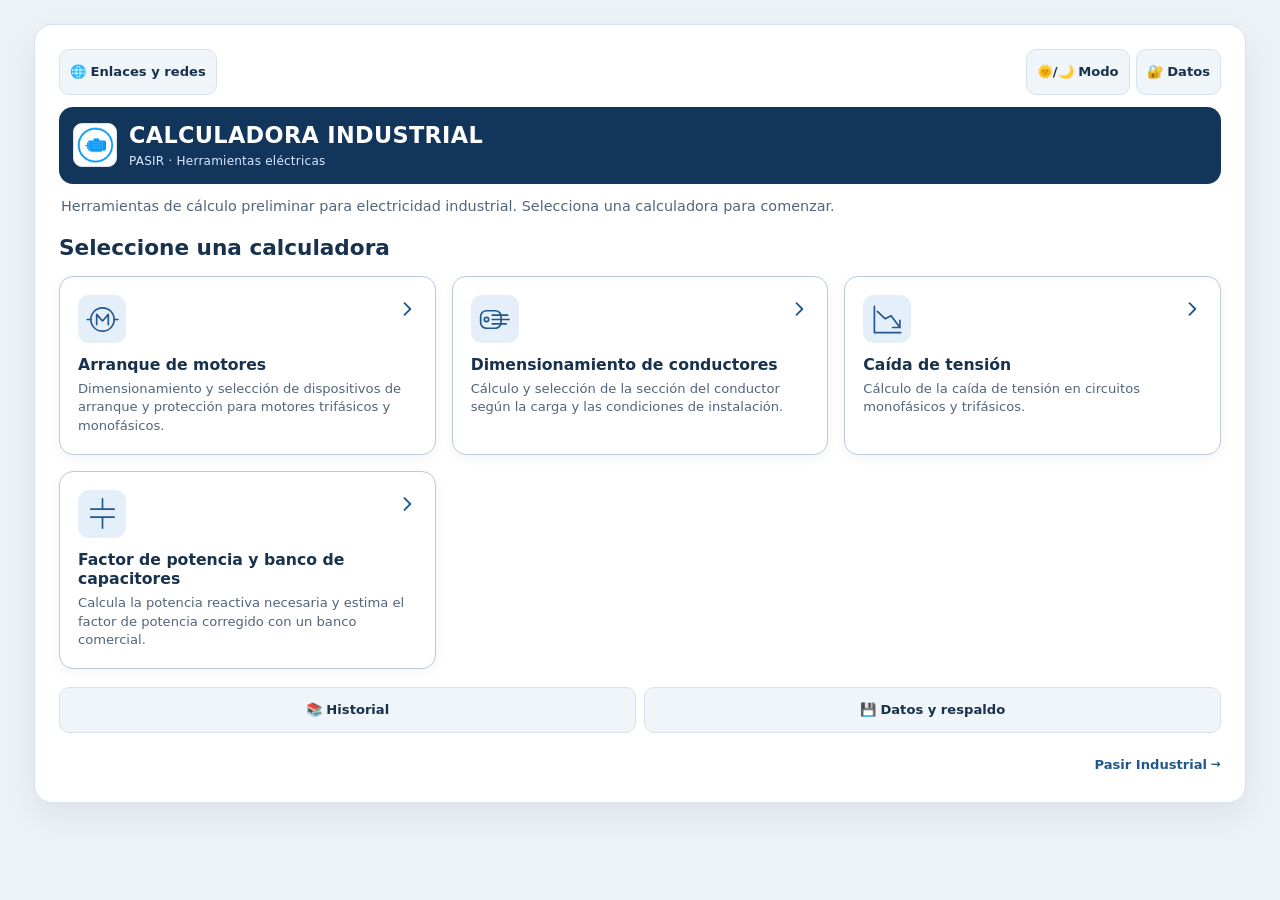
==== commit 7ab9ab02: "Improve calculation workflow and responsive result cards" ====
--- a/index.html
+++ b/index.html
@@ -895,13 +895,13 @@
         border-color: #64748b !important;
       }
 
-      #seccionProtecciones, #seccionConductores, #seccionCaida, #seccionFactor {
+      #seccionProtecciones, #seccionConductores, #panelCaida, #seccionFactor {
         display: none !important;
       }
 
       body.print-protecciones #seccionProtecciones,
       body.print-conductores #seccionConductores,
-      body.print-caida #seccionCaida,
+      body.print-caida #panelCaida,
       body.print-factor #seccionFactor {
         display: block !important;
       }
@@ -951,7 +951,7 @@
     @media(max-width:560px){.pf-hero{align-items:flex-start}.pf-symbol{min-width:68px;height:68px;font-size:1.05rem}}
 
 </style>
-  <link rel="stylesheet" href="interfaz.css?v=3">
+  <link rel="stylesheet" href="interfaz.css?v=4">
 </head>
 <body class="light">
   <div class="contenedor">
@@ -1031,6 +1031,7 @@
       </div>
 
       <div id="seccionProtecciones" style="display:none;">
+<div class="calc-workspace" data-phase="input"><div class="calc-form"><div class="calc-step">01 / 02 · Datos del cálculo</div>
         <div id="motorUxRoot">
           <div class="modo-calculo oculto-impresion">
             <button id="modoRapidoBtn" class="activo" type="button" onclick="setModoMotor('rapido')">⚡ Cálculo rápido</button>
@@ -1086,11 +1087,13 @@
           </details>
         </div>
 
-        <div class="botones oculto-impresion"><button type="button" onclick="calcularProtecciones()">Calcular</button><button type="button" class="secundario" onclick="limpiarProtecciones()">Limpiar</button><button type="button" class="secundario" onclick="imprimirSeccion('protecciones')">🖨 Imprimir / Guardar PDF</button></div>
-        <div id="resultadoProtecciones" class="resultado" role="region" aria-label="Resultados del cálculo" tabindex="-1"></div>
+        <div class="botones oculto-impresion"><button type="button" onclick="calcularProtecciones()">Calcular</button><button type="button" class="secundario" onclick="limpiarProtecciones()">Limpiar</button></div>
+        </div>
+<div id="resultadoProtecciones" class="resultado" role="region" aria-label="Resultados del cálculo" tabindex="-1"></div></div>
       </div>
 
       <div id="seccionConductores" class="formulario-directo" style="display:none;">
+<div class="calc-workspace" data-phase="input"><div class="calc-form"><div class="calc-step">01 / 02 · Datos del cálculo</div>
         <div class="campos-grid">
         <div class="grupo-campo">
           <label for="sistemaConductor">Sistema</label>
@@ -1203,13 +1206,15 @@
         <div class="botones oculto-impresion">
           <button type="button" onclick="calcularConductor()">Calcular conductor</button>
           <button type="button" class="secundario" onclick="limpiarConductores()">Limpiar</button>
-          <button type="button" class="secundario" onclick="imprimirSeccion('conductores')">🖨 Imprimir / Guardar PDF</button>
-        </div>
-
-        <div id="resultadoConductor" class="resultado" role="region" aria-label="Resultados del cálculo" tabindex="-1"></div>
+          
+        </div>
+
+        </div>
+<div id="resultadoConductor" class="resultado" role="region" aria-label="Resultados del cálculo" tabindex="-1"></div></div>
       </div>
 
       <div id="seccionFactor" style="display:none;">
+<div class="calc-workspace" data-phase="input"><div class="calc-form"><div class="calc-step">01 / 02 · Datos del cálculo</div>
         <div class="pf-hero">
           <div>
             <span class="pf-kicker">CALIDAD DE ENERGÍA</span>
@@ -1250,11 +1255,13 @@
           </div>
         </details>
 
-        <div class="botones oculto-impresion"><button type="button" onclick="calcularFactorPotencia()">Calcular banco</button><button type="button" class="secundario" onclick="limpiarFactorPotencia()">Limpiar</button><button type="button" class="secundario" onclick="imprimirSeccion('factor')">🖨 Imprimir / Guardar PDF</button></div>
-        <div id="resultadoFactor" class="resultado" role="region" aria-label="Resultados del cálculo" tabindex="-1"></div>
+        <div class="botones oculto-impresion"><button type="button" onclick="calcularFactorPotencia()">Calcular banco</button><button type="button" class="secundario" onclick="limpiarFactorPotencia()">Limpiar</button></div>
+        </div>
+<div id="resultadoFactor" class="resultado" role="region" aria-label="Resultados del cálculo" tabindex="-1"></div></div>
       </div>
 
-      <div id="seccionCaida" class="formulario-directo" style="display:none;">
+      <div id="panelCaida" class="formulario-directo" style="display:none;">
+<div class="calc-workspace" data-phase="input"><div class="calc-form"><div class="calc-step">01 / 02 · Datos del cálculo</div>
         <div class="campos-grid">
         <div class="grupo-campo">
           <label for="sistemaCaida">Sistema</label>
@@ -1332,10 +1339,11 @@
         <div class="botones oculto-impresion">
           <button type="button" onclick="calcularCaida()">Calcular caída</button>
           <button type="button" class="secundario" onclick="limpiarCaida()">Limpiar</button>
-          <button type="button" class="secundario" onclick="imprimirSeccion('caida')">🖨 Imprimir / Guardar PDF</button>
-        </div>
-
-        <div id="resultadoCaida" class="resultado" role="region" aria-label="Resultados del cálculo" tabindex="-1"></div>
+          
+        </div>
+
+        </div>
+<div id="resultadoCaida" class="resultado" role="region" aria-label="Resultados del cálculo" tabindex="-1"></div></div>
       </div>
 
       <div id="historialPanel" class="historial-panel oculto-impresion">
@@ -1454,11 +1462,65 @@
       if (isLocalSaveEnabled()) localStorage.setItem(STORAGE_SOCIAL_KEY, shouldOpen ? '1' : '0');
     }
 
+
+    const calcUX = {"protecciones":["seccionProtecciones","resultadoProtecciones","In usada para equipos",["Ia estimada","Arranque"]],"conductores":["seccionConductores","resultadoConductor","Sección recomendada",["Ampacidad corregida","Caída estimada","Corriente de diseño Id"]],"factor":["seccionFactor","resultadoFactor","Qc calculado",["Banco comercial","FP estimado real","Corriente del banco"]],"caida":["panelCaida","resultadoCaida","ΔV porcentual",["ΔV estimada","Sección mínima sugerida","Longitud máxima"]]};
+    function editarCalculo(key, scroll = true) {
+      const [panel,id] = calcUX[key];
+      const root = document.getElementById(panel).querySelector('.calc-workspace');
+      root.dataset.phase = 'input';
+      const out = document.getElementById(id);
+      out.style.display = 'none';
+      out.innerHTML = '';
+      if(scroll){ window.scrollTo(0,0); document.getElementById('tituloCalculadora').focus({preventScroll:true}); }
+    }
+    function presentarCalculo(key) {
+      const [panel,id,principal,secundarios] = calcUX[key];
+      const out = document.getElementById(id);
+      const root = document.getElementById(panel).querySelector('.calc-workspace');
+      const grid = out.querySelector('.resumen-grid');
+      if(!grid) return;
+      const boxes = Array.from(grid.querySelectorAll('.dato-box'));
+      const label = el => el.querySelector('small')?.textContent.trim() || '';
+      const main = boxes.find(el=>label(el)===principal);
+      if(main){ main.classList.add('calc-primary'); grid.prepend(main); }
+      const detail = document.createElement('details');
+      detail.className='calc-details';
+      const summary = document.createElement('summary');
+      summary.textContent='Datos y valores complementarios';
+      detail.append(summary);
+      const extra = document.createElement('div'); extra.className='resumen-grid';
+      detail.append(extra);
+      for(const box of boxes) if(box!==main && !secundarios.some(s=>label(box).startsWith(s))) extra.append(box);
+      if(extra.children.length) grid.after(detail);
+      if(key==='protecciones'){
+        const cards=Array.from(out.querySelectorAll(':scope > .proteccion'));
+        if(cards.length){const stack=document.createElement('div');stack.className='calc-equipment';cards[0].before(stack);cards.forEach(card=>stack.append(card));grid.after(stack);}
+        const recap=out.querySelector('.resultado-resumen');
+        if(recap){const d=document.createElement('details');d.className='calc-details';const s=document.createElement('summary');s.textContent='Resumen adicional del motor';recap.before(d);d.append(s,recap);}
+      }
+      const step=document.createElement('div');step.className='calc-step oculto-impresion';step.textContent='02 / 02 · Resultados del cálculo';
+      out.prepend(step);
+      const actions=document.createElement('div');actions.className='calc-actions oculto-impresion';
+      const action=(label,fn,primary=false)=>{const b=document.createElement('button');b.type='button';b.textContent=label;b.className=primary?'calc-action-primary':'calc-action';b.addEventListener('click',fn);actions.append(b);};
+      action('Inicio',()=>mostrarSeccion('inicio'));
+      action('Editar datos',()=>editarCalculo(key),true);
+      action('Historial',()=>{toggleHistorial(true);document.getElementById('historialPanel').scrollIntoView({block:'start'});});
+      action('Reporte PDF',()=>{out.querySelectorAll('details.calc-details').forEach(d=>d.open=true);imprimirSeccion(key);});
+      out.append(actions);
+      const status=document.createElement('p');status.className='calc-save-note oculto-impresion';status.textContent=isLocalSaveEnabled()?'El cálculo se guarda automáticamente en tu historial.':'Autoguardado desactivado. Puedes exportar el reporte PDF.';out.append(status);
+      root.dataset.phase='result';
+      const form=root.querySelector('.calc-form');
+      if(!form.dataset.watch){form.dataset.watch='1';form.addEventListener('input',()=>{if(root.dataset.phase==='result') editarCalculo(key,false);});form.addEventListener('change',()=>{if(root.dataset.phase==='result') editarCalculo(key,false);});}
+      if(document.activeElement instanceof HTMLElement) document.activeElement.blur();
+      window.scrollTo(0,0);
+      out.focus({preventScroll:true});
+    }
+
     function mostrarSeccion(seccion) {
       const sections = {
         protecciones: document.getElementById("seccionProtecciones"),
         conductores: document.getElementById("seccionConductores"),
-        caida: document.getElementById("seccionCaida"),
+        caida: document.getElementById("panelCaida"),
         factor: document.getElementById("seccionFactor")
       };
       const titles = {"protecciones":"Arranque de motores","conductores":"Dimensionamiento de conductores","caida":"Caída de tensión","factor":"Factor de potencia y banco de capacitores"};
@@ -1467,6 +1529,7 @@
       const key = Object.prototype.hasOwnProperty.call(sections,seccion) ? seccion : 'inicio';
       Object.entries(sections).forEach(([name,sec]) => { sec.style.display = name === key ? 'block' : 'none'; });
       document.querySelector('.app-shell').dataset.view = key;
+      if(key!=='inicio') editarCalculo(key,false);
       menu.hidden = key !== 'inicio';
       nav.hidden = key === 'inicio';
       const heading = document.getElementById(key === 'inicio' ? 'tituloMenu' : 'tituloCalculadora');
@@ -1699,7 +1762,7 @@
         calcularConductor();
       } else if (item.tipo === 'factor') {
         mostrarSeccion('factor');
-        actualizarModoPF();
+        actualizarModoPF(true);
         calcularFactorPotencia();
       } else {
         mostrarSeccion('caida');
@@ -2349,6 +2412,7 @@
       const out = document.getElementById('resultadoProtecciones');
       out.innerHTML = resultadoHTML;
       out.style.display = 'block';
+      presentarCalculo('protecciones');
       saveFormData();
       saveHistoryEntry({
         tipo: 'protecciones',
@@ -2621,6 +2685,7 @@
 
       resultadoDiv.innerHTML = html;
       resultadoDiv.style.display = "block";
+      presentarCalculo('conductores');
       saveFormData();
       saveHistoryEntry({
         tipo: 'conductores',
@@ -2649,13 +2714,13 @@
 
     const KVAR_COMERCIALES = [1,1.5,2,2.5,3,4,5,6,7.5,8,9,10,11,12.5,15,17.5,20,22.5,25,27.5,30,32.5,35,37.5,40,42.5,45,50,52.5,55,60,65,70,75,80,85,90,100,120,140,150,160,180,200,225,250,300,350];
 
-    function actualizarModoPF(){
+    function actualizarModoPF(conservarBanco = false){
       const motor=document.getElementById('modoPF')?.value==='motor';
       document.getElementById('campoPotMotorPF').style.display=motor?'block':'none';
       document.getElementById('campoEficienciaPF').style.display=motor?'block':'none';
       document.getElementById('campoPotGeneralPF').style.display=motor?'none':'block';
       document.getElementById('campoI0PF').style.display=motor?'block':'none';
-      if(document.getElementById('tipoBancoPF')) document.getElementById('tipoBancoPF').value=motor?'fijo':'automatico';
+      if(!conservarBanco && document.getElementById('tipoBancoPF')) document.getElementById('tipoBancoPF').value=motor?'fijo':'automatico';
     }
 
     function kvarComercial(q, motorIndividual){
@@ -2745,6 +2810,7 @@
         </div></div>
         <div class="aviso-tecnico"><strong>Criterio:</strong> Qc = P·(tanφ₁ − tanφ₂). En motores individuales, verifica especialmente corriente en vacío y riesgo de autoexcitación; con armónicos, usa evaluación de THD y considera reactores detunados.</div>`;
       out.style.display='block';
+      presentarCalculo('factor');
       saveFormData();
       saveHistoryEntry({tipo:'factor',titulo:'Factor de potencia',fecha:nowStamp(),estado:alertas.length?'warn':'ok',estadoTexto:alertas.length?'Revisar':'Correcto',resumen:`${P.toFixed(1)} kW · FP ${fp1.toFixed(2)}→${fpReal.toFixed(2)} · banco ${kvarSel} kVAr`,data:{modoPF:modo,potMotorPF:document.getElementById('potMotorPF').value,eficienciaPF:document.getElementById('eficienciaPF').value,potActivaPF:document.getElementById('potActivaPF').value,sistemaPF:sistema,voltajePF:V,frecuenciaPF:f,fpActualPF:fp1,fpObjetivoPF:fp2,corrienteVacioPF:document.getElementById('corrienteVacioPF').value,armonicosPF:document.getElementById('armonicosPF').value,conexionPF:conexion,tipoBancoPF:tipoBanco}});
     }
@@ -2844,6 +2910,7 @@
       const out = document.getElementById('resultadoCaida');
       out.innerHTML = html;
       out.style.display = 'block';
+      presentarCalculo('caida');
       saveFormData();
       saveHistoryEntry({
         tipo: 'caida',
@@ -2949,7 +3016,7 @@
       actualizarCamposNormaMotor();
       actualizarSugerenciasMotor();
       setModoMotor(localStorage.getItem('modoMotorPASIR') || 'rapido');
-      actualizarModoPF();
+      actualizarModoPF(true);
       const arranqueActual = document.getElementById('arranque')?.value;
       if (arranqueActual === 'estrella') document.getElementById('campoPosicionRele').style.display = 'block';
       toggleSocialLinks(isLocalSaveEnabled() && localStorage.getItem(STORAGE_SOCIAL_KEY) === '1');
--- a/interfaz.css
+++ b/interfaz.css
@@ -87,3 +87,34 @@
   @media (prefers-reduced-motion:reduce) { *,*::before,*::after { animation-duration:.01ms !important; transition-duration:.01ms !important; scroll-behavior:auto !important; } }
 }
 @media print { .menu-calculadoras,.navegacion-calculadora,.accesos-inicio { display:none !important; } }
+
+/* PASIR · Flujo de cálculo y resultados */
+@media screen {
+ .calc-workspace{min-width:0}
+ .calc-form{min-width:0}
+ .calc-step{font-size:.76rem;font-weight:800;letter-spacing:.045em;text-transform:uppercase;color:var(--text-soft);padding:9px 0 11px;margin-bottom:12px;border-bottom:4px solid var(--accent);border-radius:3px}
+ .calc-form .calc-step{border-image:linear-gradient(90deg,var(--accent) 50%,var(--line) 50%) 1}
+ .calc-workspace[data-phase="result"]>.calc-form{display:none}
+ .calc-workspace[data-phase="result"]>.resultado{animation:calc-enter .24s ease-out;margin-top:0;padding-bottom:12px}
+ @keyframes calc-enter{from{opacity:0;transform:translateY(6px)}to{opacity:1;transform:translateY(0)}}
+ .resultado .calc-primary,body.light .resultado .calc-primary{grid-column:1/-1;background:linear-gradient(125deg,#12365b,#20588e);color:#fff;border:0;border-radius:16px;padding:20px;box-shadow:0 8px 20px #12365b24}
+ .resultado .calc-primary small,body.light .resultado .calc-primary small{color:#e0edff;font-size:.9rem}
+ .resultado .calc-primary strong{color:#fff;font-size:clamp(1.65rem,5vw,2.5rem);display:block;margin-top:5px}
+ .calc-workspace .resumen-grid{grid-template-columns:repeat(2,minmax(0,1fr))}
+ .calc-workspace .dato-box strong{font-size:clamp(.95rem,3.8vw,1.2rem)}
+ .calc-details{margin:12px 0;border:1px solid var(--line);border-radius:12px;padding:0 12px;background:var(--bg-panel)}
+ .calc-details>summary{cursor:pointer;min-height:48px;padding:12px 0;font-weight:700;color:var(--text-main);line-height:1.4}
+ .calc-details>.resumen-grid{padding-bottom:12px}
+ .calc-equipment{display:grid;gap:10px;margin:12px 0}
+ .calc-equipment .proteccion{margin:0;align-items:flex-start}
+ .calc-equipment .valor-comercial{font-size:1.15rem;font-weight:800}
+ .calc-actions{position:sticky;bottom:0;z-index:8;display:grid;grid-template-columns:repeat(4,minmax(0,1fr));gap:5px;padding:10px 4px calc(10px + env(safe-area-inset-bottom,0px));background:var(--bg-panel);border-top:1px solid var(--line);box-shadow:0 -5px 16px #00000012;margin-top:16px}
+ .calc-actions button{min-height:48px;min-width:0;border-radius:10px;padding:6px 3px;font-size:.76rem;font-weight:700;line-height:1.25;white-space:normal;overflow-wrap:anywhere;cursor:pointer}
+ .calc-action{background:var(--bg-panel-soft);color:var(--text-main);border:1px solid var(--line)}
+ .calc-action-primary{background:#20588e;color:white;border:1px solid #20588e}
+ .calc-save-note{color:var(--text-soft);font-size:.78rem;margin:8px 0}
+ .calc-form>.botones>button:first-child{background:#20588e;color:white;flex:2 1 160px}
+ @media(min-width:1050px){.app-shell:not([data-view="inicio"]){max-width:1350px}.calc-workspace[data-phase="result"]{display:grid;grid-template-columns:minmax(300px, .85fr) minmax(0,1.4fr);gap:20px;align-items:start}.calc-workspace[data-phase="result"]>.calc-form{display:block}.calc-workspace[data-phase="result"]>.calc-form{position:sticky;top:105px;max-height:calc(100dvh - 120px);overflow:auto;padding-right:6px}.calc-workspace[data-phase="result"]>.calc-form .campos-grid,.calc-workspace[data-phase="result"]>.calc-form .motor-card-body{grid-template-columns:minmax(0,1fr)}.calc-equipment{grid-template-columns:repeat(2,minmax(0,1fr))}.calc-workspace[data-phase="input"]{max-width:920px;margin-inline:auto}}
+ @media(prefers-reduced-motion:reduce){.calc-workspace[data-phase="result"]>.resultado{animation:none}}
+}
+@media print{.calc-form,.calc-actions,.calc-step,.calc-save-note{display:none!important}.calc-details{border:0}.calc-details>summary{display:none}.calc-equipment{display:block}}
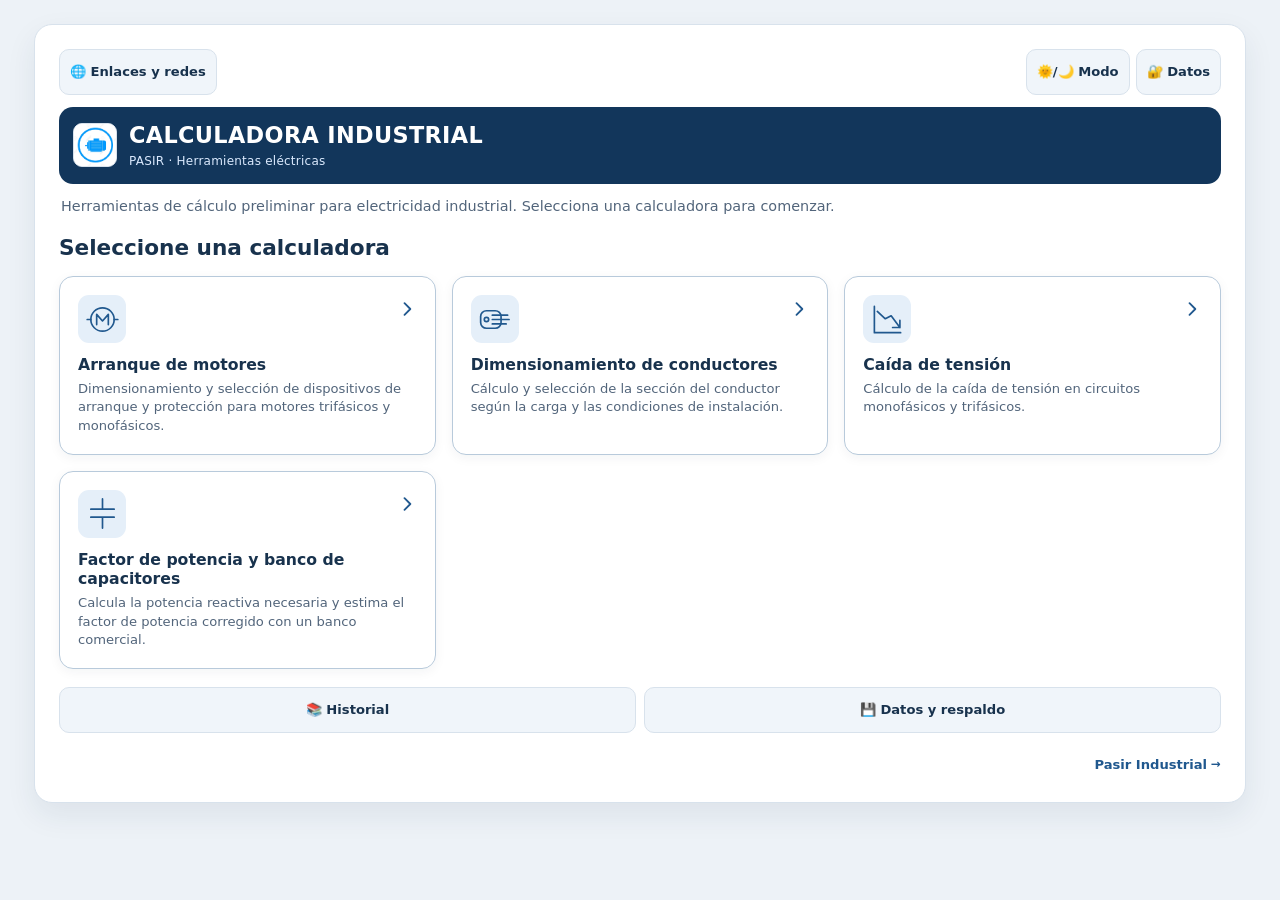
==== commit 27ff173a: "Reset result view when clearing a calculation" ====
--- a/index.html
+++ b/index.html
@@ -2816,6 +2816,7 @@
     }
 
     function limpiarFactorPotencia(){
+      editarCalculo('factor',false);
       document.getElementById('modoPF').value='motor';document.getElementById('potMotorPF').value='';document.getElementById('eficienciaPF').value='0.92';document.getElementById('potActivaPF').value='';document.getElementById('sistemaPF').value='3f';document.getElementById('voltajePF').value='380';document.getElementById('frecuenciaPF').value='60';document.getElementById('fpActualPF').value='0.80';document.getElementById('fpObjetivoPF').value='0.95';document.getElementById('corrienteVacioPF').value='';document.getElementById('armonicosPF').value='no';document.getElementById('conexionPF').value='delta';document.getElementById('tipoBancoPF').value='fijo';document.getElementById('resultadoFactor').style.display='none';document.getElementById('resultadoFactor').innerHTML='';actualizarModoPF();saveFormData();
     }
 
@@ -2933,6 +2934,7 @@
     }
 
     function limpiarProtecciones() {
+      editarCalculo('protecciones',false);
       ['potenciaHp','potenciaKw','corrientePlaca','flcNec','iccDisponible'].forEach(id => document.getElementById(id).value = '');
       document.getElementById('normaMotor').value = 'iec';
       document.getElementById('tipoCargaMotor').value = 'bomba';
@@ -2957,6 +2959,7 @@
     }
 
     function limpiarConductores() {
+      editarCalculo('conductores',false);
       document.getElementById('sistemaConductor').value = '3f';
       syncVoltageOptions();
       document.getElementById('tipoCarga').value = 'motor';
@@ -2977,6 +2980,7 @@
     }
 
     function limpiarCaida() {
+      editarCalculo('caida',false);
       document.getElementById('sistemaCaida').value = '3f';
       syncVoltageOptions();
       document.getElementById('corrienteCaida').value = '';
